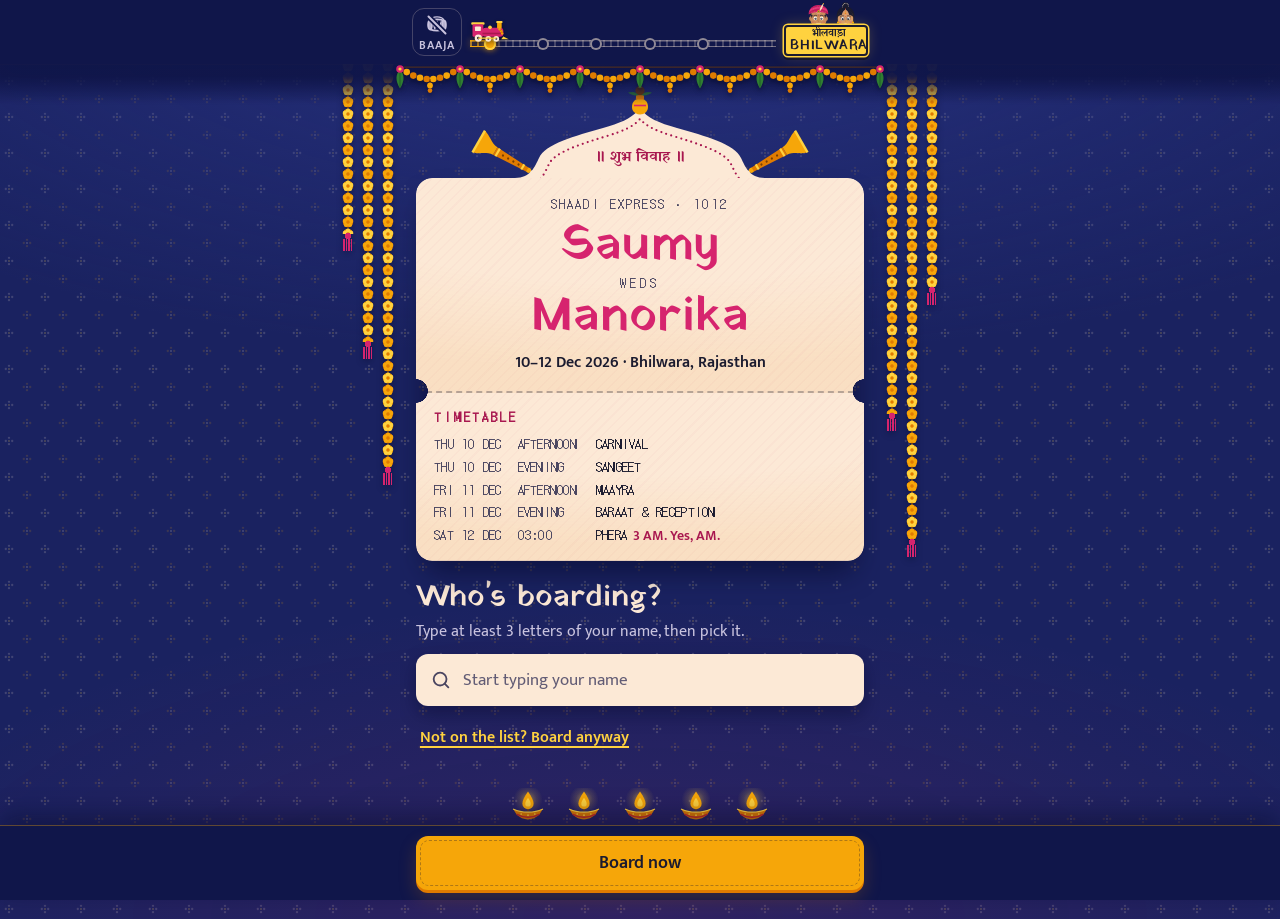
==== index.html @ 96a83923 "Build Save the Train RSVP site (v1) Static mobile-first site: ticket-style journey with per-guest Co" ====
<!doctype html>
<html lang="en">
<head>
  <meta charset="utf-8">
  <meta name="viewport" content="width=device-width, initial-scale=1, viewport-fit=cover">
  <meta name="theme-color" content="#10164A">
  <meta name="color-scheme" content="dark">
  <title>Saumy &amp; Manorika · Shaadi Express to Bhilwara</title>
  <meta name="description" content="Your ticket to Saumy &amp; Manorika's wedding in Bhilwara, 10–12 Dec 2026. RSVP for everyone on your ticket and share your rough travel plan.">

  <!-- Link previews (WhatsApp, etc.) need ABSOLUTE URLs. If the site moves, update og:url,
       og:image and twitter:image together (docs/SETUP.md, Part 5). -->
  <meta property="og:type" content="website">
  <meta property="og:url" content="https://saumy-weds-manorika.github.io/">
  <meta property="og:site_name" content="Shaadi Express">
  <meta property="og:title" content="Your ticket to Saumy &amp; Manorika's wedding 🚂">
  <meta property="og:description" content="10–12 Dec 2026 · Bhilwara. RSVP and plan your journey.">
  <meta property="og:image" content="https://saumy-weds-manorika.github.io/assets/og.png">
  <meta property="og:image:type" content="image/png">
  <meta property="og:image:width" content="1200">
  <meta property="og:image:height" content="630">
  <meta property="og:image:alt" content="A Shaadi Express ticket to Saumy and Manorika's wedding in Bhilwara">
  <meta name="twitter:card" content="summary_large_image">
  <meta name="twitter:title" content="Your ticket to Saumy &amp; Manorika's wedding 🚂">
  <meta name="twitter:description" content="10–12 Dec 2026 · Bhilwara. RSVP and plan your journey.">
  <meta name="twitter:image" content="https://saumy-weds-manorika.github.io/assets/og.png">

  <link rel="icon" href="data:image/svg+xml,%3Csvg xmlns='http://www.w3.org/2000/svg' viewBox='0 0 32 32'%3E%3Ccircle cx='16' cy='16' r='15' fill='%23E07B00'/%3E%3Cg fill='%23F6A609'%3E%3Ccircle cx='16' cy='7' r='6'/%3E%3Ccircle cx='25' cy='16' r='6'/%3E%3Ccircle cx='16' cy='25' r='6'/%3E%3Ccircle cx='7' cy='16' r='6'/%3E%3C/g%3E%3Ccircle cx='16' cy='16' r='5' fill='%23D6246E'/%3E%3C/svg%3E">

  <link rel="preconnect" href="https://fonts.googleapis.com">
  <link rel="preconnect" href="https://fonts.gstatic.com" crossorigin>
  <link rel="stylesheet" href="https://fonts.googleapis.com/css2?family=DotGothic16&amp;family=Mukta:wght@400;600&amp;family=Yatra+One&amp;display=swap">
  <link rel="stylesheet" href="css/styles.css">
  <!-- Fetch app.js's imports in parallel instead of after app.js has been parsed -->
  <link rel="modulepreload" href="js/config.js">
  <link rel="modulepreload" href="js/logic.js">
  <link rel="modulepreload" href="js/api.js">
  <link rel="modulepreload" href="js/regret.js">
  <link rel="modulepreload" href="js/audio.js">
  <link rel="modulepreload" href="js/pass.js">
  <script type="module" src="js/app.js"></script>
</head>
<body data-stop="platform" data-mode="train" data-party="confirmed" data-heads="svg">

<!-- ================================================================
     SVG sprite: vehicles, icons, diya, bobblehead bodies.
     Referenced with <use href="#id">. Never displayed directly.
     ================================================================ -->
<svg class="sprite" aria-hidden="true" focusable="false" xmlns="http://www.w3.org/2000/svg">
  <!-- Vehicles: all face right, viewBox 0 0 48 28 -->
  <symbol id="v-train" viewBox="0 0 48 28">
    <rect x="1.5" y="3.5" width="16" height="3" rx="1.2" fill="#FFD23F"/>
    <rect x="3" y="6" width="13" height="15" rx="1.5" fill="#D6246E"/>
    <rect x="6" y="8.5" width="7" height="5.5" rx="1" fill="#FCE9D6"/>
    <rect x="15" y="10" width="25" height="11" rx="4" fill="#D6246E"/>
    <rect x="15" y="16" width="25" height="2" fill="#A8174F"/>
    <rect x="32.5" y="3" width="5.5" height="8" rx="1" fill="#F6A609"/>
    <rect x="31.5" y="2" width="7.5" height="2.4" rx="1" fill="#FFD23F"/>
    <circle cx="24" cy="9.6" r="2.2" fill="#FFD23F"/>
    <path d="M40 20.5l6.5 3.5h-9z" fill="#FFD23F"/>
    <g fill="#F6A609"><circle cx="35.6" cy="12" r="1.5"/><circle cx="37.6" cy="14.2" r="1.5"/><circle cx="38.6" cy="16.9" r="1.5"/></g>
    <g fill="#E07B00"><circle cx="36.6" cy="13" r="1.1"/><circle cx="38.2" cy="15.5" r="1.1"/></g>
    <circle cx="10" cy="22.5" r="4.4" fill="#FCE9D6"/><circle cx="10" cy="22.5" r="1.6" fill="#10164A"/>
    <circle cx="22" cy="23.4" r="3.5" fill="#FCE9D6"/><circle cx="22" cy="23.4" r="1.2" fill="#10164A"/>
    <circle cx="31.5" cy="23.4" r="3.5" fill="#FCE9D6"/><circle cx="31.5" cy="23.4" r="1.2" fill="#10164A"/>
    <path d="M10 22.5H31.5" stroke="#FFD23F" stroke-width="1.4" stroke-linecap="round"/>
  </symbol>
  <symbol id="v-flight" viewBox="0 0 48 28">
    <path d="M6 9 3.5 3H8.5L15 11.5z" fill="#D6246E"/>
    <path d="M4 15.5c0-3 3-4.5 9-4.5h25c5.5 0 9 2 9 4.5s-3.5 4.5-9 4.5H11c-4.5 0-7-1.5-7-4.5z" fill="#FCE9D6"/>
    <path d="M40 11.6c3.5.6 6.4 2 7 3.9h-6.2c-1 0-1.6-.6-1.6-1.6z" fill="#10164A"/>
    <path d="M18 16.5h11l-8.5 9.5H16.5z" fill="#D6246E"/>
    <path d="M7 14l-4.5 2.5H9z" fill="#A8174F"/>
    <g fill="#10164A"><circle cx="16" cy="14.2" r="1.1"/><circle cx="20" cy="14.2" r="1.1"/><circle cx="24" cy="14.2" r="1.1"/><circle cx="28" cy="14.2" r="1.1"/><circle cx="32" cy="14.2" r="1.1"/><circle cx="36" cy="14.2" r="1.1"/></g>
    <path d="M4.5 17.6H44" stroke="#F6A609" stroke-width="1.2"/>
  </symbol>
  <symbol id="v-bus" viewBox="0 0 48 28">
    <rect x="4" y="2.5" width="36" height="2" rx="1" fill="#FFD23F"/>
    <rect x="2" y="4.5" width="44" height="17" rx="3.5" fill="#F6A609"/>
    <rect x="2" y="15" width="44" height="2.6" fill="#D6246E"/>
    <g fill="#FCE9D6"><rect x="5" y="7.5" width="6" height="5.5" rx="1"/><rect x="13" y="7.5" width="6" height="5.5" rx="1"/><rect x="21" y="7.5" width="6" height="5.5" rx="1"/><rect x="29" y="7.5" width="6" height="5.5" rx="1"/></g>
    <path d="M37.5 7.5h6.2c.9 0 1.3.6 1.3 1.4V15h-7.5z" fill="#10164A"/>
    <circle cx="44.6" cy="19" r="1.2" fill="#FFD23F"/>
    <circle cx="12" cy="22.5" r="4" fill="#1B1B2F" stroke="#FCE9D6" stroke-width="1.4"/>
    <circle cx="36" cy="22.5" r="4" fill="#1B1B2F" stroke="#FCE9D6" stroke-width="1.4"/>
  </symbol>
  <symbol id="v-car" viewBox="0 0 48 28">
    <path d="M12 13c1.5-5 5-7.5 11-7.5h6.5c4.5 0 7.5 2.5 9.5 7.5z" fill="#FCE9D6"/>
    <path d="M15.5 12.5c1.2-3.4 3.6-4.8 7.5-4.8v4.8zM25 7.7h4.5c2.8 0 4.8 1.6 6.2 4.8H25z" fill="#10164A"/>
    <path d="M3 15.5c0-2 1.5-3 4-3h33c4 0 6 1.5 6 4.5v2.5c0 1.2-.8 2-2 2H5c-1.2 0-2-.8-2-2z" fill="#FCE9D6"/>
    <path d="M3 18h43" stroke="#E07B00" stroke-width="1"/>
    <g fill="#F6A609"><circle cx="31" cy="13.6" r="1.5"/><circle cx="34" cy="15" r="1.5"/><circle cx="37.2" cy="15.6" r="1.5"/><circle cx="40.4" cy="15.2" r="1.5"/><circle cx="43.2" cy="14" r="1.5"/></g>
    <g fill="#D6246E"><circle cx="32.5" cy="14.4" r="1"/><circle cx="35.6" cy="15.4" r="1"/><circle cx="38.8" cy="15.5" r="1"/><circle cx="41.8" cy="14.7" r="1"/></g>
    <circle cx="45" cy="16.5" r="1.1" fill="#FFD23F"/>
    <circle cx="12.5" cy="21.5" r="4" fill="#1B1B2F" stroke="#FCE9D6" stroke-width="1.4"/>
    <circle cx="36.5" cy="21.5" r="4" fill="#1B1B2F" stroke="#FCE9D6" stroke-width="1.4"/>
  </symbol>

  <!-- Icons: 24px grid, 2px stroke, currentColor -->
  <symbol id="i-dhol" viewBox="0 0 24 24"><g fill="none" stroke="currentColor" stroke-width="1.8" stroke-linejoin="round"><path d="M5 7.6c4.6-1.7 9.4-1.7 14 0v8.8c-4.6 1.7-9.4 1.7-14 0z"/><ellipse cx="5" cy="12" rx="1.9" ry="4.4"/><ellipse cx="19" cy="12" rx="1.9" ry="4.4"/><path d="M7.6 8.2l2.2 7.6 2.2-7.6 2.2 7.6 2.2-7.6" stroke-width="1.3"/><path d="M5.2 7.2C7 2.8 17 2.8 18.8 7.2" stroke-width="1.4"/></g></symbol>
  <symbol id="i-slash" viewBox="0 0 24 24"><path d="M3.5 3.5l17 17" stroke="#10164A" stroke-width="5.5" stroke-linecap="round"/><path d="M3.5 3.5l17 17" stroke="currentColor" stroke-width="2" stroke-linecap="round"/></symbol>
  <symbol id="i-speaker" viewBox="0 0 24 24"><path d="M11 5 6 9H3v6h3l5 4z" fill="currentColor" stroke="currentColor" stroke-width="1.5" stroke-linejoin="round"/></symbol>
  <symbol id="i-waves" viewBox="0 0 24 24"><path d="M15.5 8.5a5 5 0 0 1 0 7M18.5 5.5a9.5 9.5 0 0 1 0 13" fill="none" stroke="currentColor" stroke-width="2" stroke-linecap="round"/></symbol>
  <symbol id="i-mute" viewBox="0 0 24 24"><path d="m16 9.5 5 5m0-5-5 5" fill="none" stroke="currentColor" stroke-width="2" stroke-linecap="round"/></symbol>
  <symbol id="i-arrow-left" viewBox="0 0 24 24"><path d="M19 12H5m6 6-6-6 6-6" fill="none" stroke="currentColor" stroke-width="2" stroke-linecap="round" stroke-linejoin="round"/></symbol>
  <symbol id="i-arrow-right" viewBox="0 0 24 24"><path d="M5 12h14m-6 6 6-6-6-6" fill="none" stroke="currentColor" stroke-width="2" stroke-linecap="round" stroke-linejoin="round"/></symbol>
  <symbol id="i-check" viewBox="0 0 24 24"><path d="M20 6 9 17l-5-5" fill="none" stroke="currentColor" stroke-width="2.6" stroke-linecap="round" stroke-linejoin="round"/></symbol>
  <symbol id="i-x" viewBox="0 0 24 24"><path d="M18 6 6 18M6 6l12 12" fill="none" stroke="currentColor" stroke-width="2" stroke-linecap="round"/></symbol>
  <symbol id="i-plus" viewBox="0 0 24 24"><path d="M12 5v14M5 12h14" fill="none" stroke="currentColor" stroke-width="2" stroke-linecap="round"/></symbol>
  <symbol id="i-search" viewBox="0 0 24 24"><circle cx="11" cy="11" r="7" fill="none" stroke="currentColor" stroke-width="2"/><path d="m20 20-4-4" stroke="currentColor" stroke-width="2" stroke-linecap="round"/></symbol>
  <symbol id="i-download" viewBox="0 0 24 24"><path d="M12 3v12m-5-5 5 5 5-5M5 21h14" fill="none" stroke="currentColor" stroke-width="2" stroke-linecap="round" stroke-linejoin="round"/></symbol>
  <symbol id="i-share" viewBox="0 0 24 24"><g fill="none" stroke="currentColor" stroke-width="2"><circle cx="18" cy="5" r="3"/><circle cx="6" cy="12" r="3"/><circle cx="18" cy="19" r="3"/><path d="m8.6 13.5 6.8 4m0-11-6.8 4"/></g></symbol>
  <symbol id="i-chat" viewBox="0 0 24 24"><path d="M21 11.5a8.4 8.4 0 0 1-12.6 7.3L3 21l2.2-5.3A8.4 8.4 0 1 1 21 11.5z" fill="none" stroke="currentColor" stroke-width="2" stroke-linejoin="round"/></symbol>
  <symbol id="i-calendar" viewBox="0 0 24 24"><g fill="none" stroke="currentColor" stroke-width="2" stroke-linecap="round"><rect x="3" y="4.5" width="18" height="17" rx="2.5"/><path d="M16 2.5v4M8 2.5v4M3 10h18"/></g></symbol>
  <symbol id="i-copy" viewBox="0 0 24 24"><g fill="none" stroke="currentColor" stroke-width="2"><rect x="9" y="9" width="12" height="12" rx="2"/><path d="M5 15H4a1.5 1.5 0 0 1-1.5-1.5v-9A1.5 1.5 0 0 1 4 3h9a1.5 1.5 0 0 1 1.5 1.5V5"/></g></symbol>
  <symbol id="i-mail" viewBox="0 0 24 24"><g fill="none" stroke="currentColor" stroke-width="2" stroke-linejoin="round"><rect x="2.5" y="4.5" width="19" height="15" rx="2"/><path d="m21.5 6.5-9.5 7-9.5-7"/></g></symbol>
  <symbol id="i-edit" viewBox="0 0 24 24"><path d="M12 20h9M16.5 3.5a2.1 2.1 0 0 1 3 3L7 19l-4 1 1-4z" fill="none" stroke="currentColor" stroke-width="2" stroke-linecap="round" stroke-linejoin="round"/></symbol>
  <symbol id="i-ticket" viewBox="0 0 24 24"><path d="M3 7.5A2.5 2.5 0 0 1 5.5 5h13A2.5 2.5 0 0 1 21 7.5V9a3 3 0 0 0 0 6v1.5a2.5 2.5 0 0 1-2.5 2.5h-13A2.5 2.5 0 0 1 3 16.5V15a3 3 0 0 0 0-6z" fill="none" stroke="currentColor" stroke-width="2" stroke-linejoin="round"/><path d="M14 5v2.5m0 3v3m0 3V19" stroke="currentColor" stroke-width="2"/></symbol>
  <symbol id="i-wheel" viewBox="0 0 24 24"><g fill="none" stroke="currentColor" stroke-width="2"><circle cx="12" cy="12" r="9"/><circle cx="12" cy="12" r="2"/><path d="M12 3v7m0 4v7M3 12h7m4 0h7M5.6 5.6l5 5m2.8 2.8 5 5m0-12.8-5 5m-2.8 2.8-5 5"/></g></symbol>

  <!-- Diya: bowl and flame are separate so the flame can flicker -->
  <symbol id="diya-bowl" viewBox="0 0 40 40">
    <path d="M3 25c3.5 8.5 11 12 17 12s13.5-3.5 17-12c-5 2.4-10.6 3.4-17 3.4S8 27.4 3 25z" fill="#E07B00"/>
    <path d="M3 25c5 2.4 10.6 3.4 17 3.4s12-1 17-3.4" fill="none" stroke="#FFD23F" stroke-width="1.6" stroke-linecap="round"/>
    <path d="M7 31c4 2.4 8.4 3.4 13 3.4s9-1 13-3.4" fill="none" stroke="#C62828" stroke-width="1.6" stroke-linecap="round"/>
    <g fill="#FFD23F"><circle cx="12" cy="30.6" r="1"/><circle cx="20" cy="32" r="1"/><circle cx="28" cy="30.6" r="1"/></g>
    <path d="M20 22.5v4" stroke="#7A3E00" stroke-width="1.4" stroke-linecap="round"/>
  </symbol>
  <symbol id="diya-flame" viewBox="0 0 40 40">
    <path d="M20 4c4.4 6.4 6.6 10.6 6.6 14.4a6.6 6.6 0 0 1-13.2 0C13.4 14.6 15.6 10.4 20 4z" fill="#F6A609"/>
    <path d="M20 11.5c2.2 3.2 3.2 5.2 3.2 7.2a3.2 3.2 0 0 1-6.4 0c0-2 1-4 3.2-7.2z" fill="#FFD23F"/>
  </symbol>

  <!-- Bobblehead bodies, viewBox 0 0 100 124. Arms are separate symbols so they can wave. -->
  <symbol id="body-saumy" viewBox="0 0 100 124">
    <path d="M74 18c6 10 10 24 10 40" fill="none" stroke="#EAD3BB" stroke-width="10" stroke-linecap="round"/>
    <circle cx="84" cy="62" r="5" fill="#C98B5E"/>
    <path d="M36 102h11v16H36zM53 102h11v16H53z" fill="#EAD3BB"/>
    <path d="M31 118c0-3 2-4.5 6-4.5h9v6H34c-2 0-3-.5-3-1.5zM69 118c0-3-2-4.5-6-4.5h-9v6h12c2 0 3-.5 3-1.5z" fill="#E07B00"/>
    <path d="M27 14c8-5 38-5 46 0l8 90c-16 4-46 4-62 0z" fill="#FCE9D6"/>
    <path d="M27 14l-8 90c4 1 8 1.6 12 2l4-88z" fill="#EAD3BB"/>
    <path d="M19 100c16 4 46 4 62 0l.4 4c-16 4-46 4-62.8 0z" fill="#F6A609"/>
    <path d="M50 16v88" stroke="#F6A609" stroke-width="2"/>
    <g fill="#F6A609"><circle cx="50" cy="40" r="1.8"/><circle cx="50" cy="52" r="1.8"/><circle cx="50" cy="64" r="1.8"/><circle cx="50" cy="76" r="1.8"/></g>
    <path d="M38 11c5 3.6 19 3.6 24 0v6c-5 3.6-19 3.6-24 0z" fill="#F6A609"/>
    <path d="M30 14l9-2 44 58-6 8z" fill="#D6246E"/>
    <g fill="#FFD23F"><circle cx="40" cy="20" r="1.1"/><circle cx="50" cy="33" r="1.1"/><circle cx="60" cy="46" r="1.1"/><circle cx="70" cy="59" r="1.1"/></g>
    <g fill="#F6A609"><circle cx="36" cy="18" r="3.4"/><circle cx="38" cy="25" r="3.4"/><circle cx="41" cy="32" r="3.4"/><circle cx="45" cy="38" r="3.4"/><circle cx="55" cy="38" r="3.4"/><circle cx="59" cy="32" r="3.4"/><circle cx="62" cy="25" r="3.4"/><circle cx="64" cy="18" r="3.4"/></g>
    <g fill="#E07B00"><circle cx="37" cy="21.5" r="2.2"/><circle cx="39.5" cy="28.5" r="2.2"/><circle cx="43" cy="35" r="2.2"/><circle cx="57" cy="35" r="2.2"/><circle cx="60.5" cy="28.5" r="2.2"/><circle cx="63" cy="21.5" r="2.2"/></g>
    <circle cx="50" cy="41.5" r="3.8" fill="#D6246E"/>
  </symbol>
  <symbol id="arm-saumy" viewBox="0 0 100 124">
    <path d="M28 18 13 30l-4-15" fill="none" stroke="#FCE9D6" stroke-width="10" stroke-linecap="round" stroke-linejoin="round"/>
    <path d="M6.5 17.5l5.5-1.6" stroke="#F6A609" stroke-width="3" stroke-linecap="round"/>
    <circle cx="8.5" cy="11" r="5.2" fill="#C98B5E"/>
  </symbol>
  <symbol id="arm-saumy-down" viewBox="0 0 100 124">
    <path d="M27 18c-5 12-8 26-9 40" fill="none" stroke="#FCE9D6" stroke-width="10" stroke-linecap="round"/>
    <path d="M14.6 56.5l6.4.8" stroke="#F6A609" stroke-width="3" stroke-linecap="round"/>
    <circle cx="17.5" cy="62" r="5" fill="#C98B5E"/>
  </symbol>
  <symbol id="body-manorika" viewBox="0 0 100 124">
    <path d="M28 16c-5 10-8 22-9 36" fill="none" stroke="#D79A6E" stroke-width="8" stroke-linecap="round"/>
    <path d="M28 16c-2.4 4-4 8-5 12" fill="none" stroke="#E07B00" stroke-width="10" stroke-linecap="round"/>
    <g stroke-width="2.4" stroke-linecap="round"><path d="M16.5 44l6.2 1.4" stroke="#C62828"/><path d="M16.2 47l6.2 1.4" stroke="#FCE9D6"/><path d="M16 50l6.2 1.4" stroke="#C62828"/></g>
    <circle cx="19" cy="55" r="4.6" fill="#D79A6E"/>
    <path d="M30 13c8-5 32-5 40 0l-2 24H32z" fill="#E07B00"/>
    <path d="M32 36h36l24 80c-28 6-56 6-84 0z" fill="#D6246E"/>
    <path d="M42 37 28 115M50 37v80M58 37l14 78" stroke="#A8174F" stroke-width="1.4"/>
    <path d="M8 110c28 6 56 6 84 0l1.6 5.6c-28 6-59 6-87.2 0z" fill="#F6A609"/>
    <g fill="#FFD23F"><circle cx="24" cy="70" r="1.2"/><circle cx="40" cy="62" r="1.2"/><circle cx="62" cy="64" r="1.2"/><circle cx="76" cy="74" r="1.2"/><circle cx="32" cy="92" r="1.2"/><circle cx="52" cy="86" r="1.2"/><circle cx="70" cy="96" r="1.2"/><circle cx="20" cy="102" r="1.2"/><circle cx="84" cy="104" r="1.2"/></g>
    <path d="M64 12l10 4-42 68-12-4z" fill="#F6A609" opacity=".88"/>
    <path d="M74 16 32 84" stroke="#FFD23F" stroke-width="1.6" stroke-dasharray="0 3.4" stroke-linecap="round"/>
    <g fill="#F6A609"><circle cx="40" cy="15" r="2.4"/><circle cx="43" cy="20.5" r="2.4"/><circle cx="50" cy="23" r="2.6"/><circle cx="57" cy="20.5" r="2.4"/><circle cx="60" cy="15" r="2.4"/></g>
    <circle cx="50" cy="23" r="1.2" fill="#2F7D32"/>
  </symbol>
  <symbol id="arm-manorika" viewBox="0 0 100 124">
    <path d="M71 16l15 11 5-14" fill="none" stroke="#D79A6E" stroke-width="8" stroke-linecap="round" stroke-linejoin="round"/>
    <path d="M71 16l6 4.4" stroke="#E07B00" stroke-width="10" stroke-linecap="round"/>
    <g stroke-width="2.4" stroke-linecap="round"><path d="M86.6 20.6l5.6 1.8" stroke="#C62828"/><path d="M87.6 17.8l5.6 1.8" stroke="#FCE9D6"/></g>
    <circle cx="91.5" cy="10" r="4.8" fill="#D79A6E"/>
  </symbol>
  <symbol id="arm-manorika-down" viewBox="0 0 100 124">
    <path d="M72 16c5 10 8 22 9 36" fill="none" stroke="#D79A6E" stroke-width="8" stroke-linecap="round"/>
    <path d="M72 16c2.4 4 4 8 5 12" fill="none" stroke="#E07B00" stroke-width="10" stroke-linecap="round"/>
    <g stroke-width="2.4" stroke-linecap="round"><path d="M77.3 45.4l6.2-1.4" stroke="#C62828"/><path d="M77.6 48.4l6.2-1.4" stroke="#FCE9D6"/></g>
    <circle cx="81" cy="55" r="4.6" fill="#D79A6E"/>
  </symbol>
</svg>

<!-- ================================================================
     Decor layer: fixed, behind content, never interactive.
     ================================================================ -->
<div class="decor" aria-hidden="true">
  <span class="ladi ladi--l1"></span>
  <span class="ladi ladi--r1"></span>
  <span class="ladi ladi--l2"></span>
  <span class="ladi ladi--r2"></span>
  <span class="ladi ladi--l3"></span>
  <span class="ladi ladi--r3"></span>
</div>

<!-- Screen-reader announcements (stop changes, regret dodges, copy confirmations) -->
<p id="announce" class="sr-only" aria-live="polite" aria-atomic="true"></p>

<!-- ================================================================
     Sticky journey bar: Baaja toggle, track with vehicle, BHILWARA board
     ================================================================ -->
<header class="journey-bar" id="journey-bar">
  <div class="journey-bar__inner">
    <button class="baaja" id="baaja-toggle" type="button" aria-pressed="false" aria-label="Baaja: wedding band sound">
      <svg class="baaja__icon" aria-hidden="true" focusable="false"><use class="baaja__dhol" href="#i-dhol"/><use class="baaja__off" href="#i-slash"/></svg>
      <span class="baaja__label" aria-hidden="true">Baaja</span>
    </button>
    <!-- One-time hint that the sound toggle exists (shown by app.js, decorative) -->
    <p class="baaja-nudge" id="baaja-nudge" hidden aria-hidden="true">Tap for dhol &amp; shehnai</p>

    <div class="journey" id="journey" style="--progress:0" aria-hidden="true">
      <span class="journey__rail"></span>
      <span class="journey__lit"></span>
      <span class="journey__station" data-stop="platform" style="--at:0"></span>
      <span class="journey__station" data-stop="passengers" style="--at:.2"></span>
      <span class="journey__station" data-stop="route" style="--at:.4"></span>
      <span class="journey__station" data-stop="arrival" style="--at:.6"></span>
      <span class="journey__station" data-stop="departure" style="--at:.8"></span>
      <span class="journey__runner">
        <span class="vehicle">
          <span class="vehicle__puffs"><i></i><i></i><i></i></span>
          <svg class="vehicle__svg" data-mode="train" viewBox="0 0 48 28" focusable="false"><use href="#v-train"/></svg>
          <svg class="vehicle__svg" data-mode="flight" viewBox="0 0 48 28" focusable="false"><use href="#v-flight"/></svg>
          <svg class="vehicle__svg" data-mode="bus" viewBox="0 0 48 28" focusable="false"><use href="#v-bus"/></svg>
          <svg class="vehicle__svg" data-mode="car" viewBox="0 0 48 28" focusable="false"><use href="#v-car"/></svg>
        </span>
      </span>
    </div>

    <div class="mini-board" aria-hidden="true">
      <span class="mini-board__heads">
        <img class="mini-board__head" data-head="a" src="assets/couple/saumy-head.svg" data-png="assets/couple/saumy-head.png" alt="" width="26" height="26">
        <img class="mini-board__head" data-head="b" src="assets/couple/manorika-head.svg" data-png="assets/couple/manorika-head.png" alt="" width="26" height="26">
      </span>
      <span class="mini-board__plate"><span class="mini-board__hi" lang="hi">भीलवाड़ा</span><span class="mini-board__en">BHILWARA</span></span>
    </div>
  </div>
  <div class="toran" aria-hidden="true"><svg class="toran__svg" viewBox="0 0 480 30" preserveAspectRatio="xMidYMin meet" focusable="false"><path d="M0 3.2H480" stroke="#7A3E00" stroke-width="1.2" opacity=".55"/><g class="toran__swag"><circle cx="6.7" cy="8.1" r="3.3" fill="#F6A609"/><circle cx="13.3" cy="11.6" r="3.3" fill="#E07B00"/><circle cx="20.0" cy="13.8" r="3.3" fill="#F6A609"/><circle cx="26.7" cy="15.0" r="3.3" fill="#E07B00"/><circle cx="33.3" cy="15.0" r="3.3" fill="#F6A609"/><circle cx="40.0" cy="13.8" r="3.3" fill="#E07B00"/><circle cx="46.7" cy="11.6" r="3.3" fill="#F6A609"/><circle cx="53.3" cy="8.1" r="3.3" fill="#E07B00"/></g><g class="toran__swag"><circle cx="66.7" cy="8.1" r="3.3" fill="#F6A609"/><circle cx="73.3" cy="11.6" r="3.3" fill="#E07B00"/><circle cx="80.0" cy="13.8" r="3.3" fill="#F6A609"/><circle cx="86.7" cy="15.0" r="3.3" fill="#E07B00"/><circle cx="93.3" cy="15.0" r="3.3" fill="#F6A609"/><circle cx="100.0" cy="13.8" r="3.3" fill="#E07B00"/><circle cx="106.7" cy="11.6" r="3.3" fill="#F6A609"/><circle cx="113.3" cy="8.1" r="3.3" fill="#E07B00"/></g><g class="toran__swag"><circle cx="126.7" cy="8.1" r="3.3" fill="#F6A609"/><circle cx="133.3" cy="11.6" r="3.3" fill="#E07B00"/><circle cx="140.0" cy="13.8" r="3.3" fill="#F6A609"/><circle cx="146.7" cy="15.0" r="3.3" fill="#E07B00"/><circle cx="153.3" cy="15.0" r="3.3" fill="#F6A609"/><circle cx="160.0" cy="13.8" r="3.3" fill="#E07B00"/><circle cx="166.7" cy="11.6" r="3.3" fill="#F6A609"/><circle cx="173.3" cy="8.1" r="3.3" fill="#E07B00"/></g><g class="toran__swag"><circle cx="186.7" cy="8.1" r="3.3" fill="#F6A609"/><circle cx="193.3" cy="11.6" r="3.3" fill="#E07B00"/><circle cx="200.0" cy="13.8" r="3.3" fill="#F6A609"/><circle cx="206.7" cy="15.0" r="3.3" fill="#E07B00"/><circle cx="213.3" cy="15.0" r="3.3" fill="#F6A609"/><circle cx="220.0" cy="13.8" r="3.3" fill="#E07B00"/><circle cx="226.7" cy="11.6" r="3.3" fill="#F6A609"/><circle cx="233.3" cy="8.1" r="3.3" fill="#E07B00"/></g><g class="toran__swag"><circle cx="246.7" cy="8.1" r="3.3" fill="#F6A609"/><circle cx="253.3" cy="11.6" r="3.3" fill="#E07B00"/><circle cx="260.0" cy="13.8" r="3.3" fill="#F6A609"/><circle cx="266.7" cy="15.0" r="3.3" fill="#E07B00"/><circle cx="273.3" cy="15.0" r="3.3" fill="#F6A609"/><circle cx="280.0" cy="13.8" r="3.3" fill="#E07B00"/><circle cx="286.7" cy="11.6" r="3.3" fill="#F6A609"/><circle cx="293.3" cy="8.1" r="3.3" fill="#E07B00"/></g><g class="toran__swag"><circle cx="306.7" cy="8.1" r="3.3" fill="#F6A609"/><circle cx="313.3" cy="11.6" r="3.3" fill="#E07B00"/><circle cx="320.0" cy="13.8" r="3.3" fill="#F6A609"/><circle cx="326.7" cy="15.0" r="3.3" fill="#E07B00"/><circle cx="333.3" cy="15.0" r="3.3" fill="#F6A609"/><circle cx="340.0" cy="13.8" r="3.3" fill="#E07B00"/><circle cx="346.7" cy="11.6" r="3.3" fill="#F6A609"/><circle cx="353.3" cy="8.1" r="3.3" fill="#E07B00"/></g><g class="toran__swag"><circle cx="366.7" cy="8.1" r="3.3" fill="#F6A609"/><circle cx="373.3" cy="11.6" r="3.3" fill="#E07B00"/><circle cx="380.0" cy="13.8" r="3.3" fill="#F6A609"/><circle cx="386.7" cy="15.0" r="3.3" fill="#E07B00"/><circle cx="393.3" cy="15.0" r="3.3" fill="#F6A609"/><circle cx="400.0" cy="13.8" r="3.3" fill="#E07B00"/><circle cx="406.7" cy="11.6" r="3.3" fill="#F6A609"/><circle cx="413.3" cy="8.1" r="3.3" fill="#E07B00"/></g><g class="toran__swag"><circle cx="426.7" cy="8.1" r="3.3" fill="#F6A609"/><circle cx="433.3" cy="11.6" r="3.3" fill="#E07B00"/><circle cx="440.0" cy="13.8" r="3.3" fill="#F6A609"/><circle cx="446.7" cy="15.0" r="3.3" fill="#E07B00"/><circle cx="453.3" cy="15.0" r="3.3" fill="#F6A609"/><circle cx="460.0" cy="13.8" r="3.3" fill="#E07B00"/><circle cx="466.7" cy="11.6" r="3.3" fill="#F6A609"/><circle cx="473.3" cy="8.1" r="3.3" fill="#E07B00"/></g><g class="toran__pendant" style="--i:0"><path d="M0 6c4.6 4 4.8 11 0 18.5c-4.8-7.5-4.6-14.5 0-18.5z" fill="#2F7D32"/><path d="M0 7.5v15" stroke="#1E5A22" stroke-width=".8"/><circle cx="0" cy="5" r="3.8" fill="#D6246E"/><circle cx="0" cy="5" r="1.6" fill="#FFD23F"/></g><g class="toran__drop" style="--i:0"><path d="M30.0 15v5" stroke="#7A3E00" stroke-width=".8"/><circle cx="30.0" cy="21.5" r="2.9" fill="#F6A609"/><circle cx="30.0" cy="26.6" r="2.3" fill="#E07B00"/></g><g class="toran__pendant" style="--i:1"><path d="M60 6c4.6 4 4.8 11 0 18.5c-4.8-7.5-4.6-14.5 0-18.5z" fill="#2F7D32"/><path d="M60 7.5v15" stroke="#1E5A22" stroke-width=".8"/><circle cx="60" cy="5" r="3.8" fill="#D6246E"/><circle cx="60" cy="5" r="1.6" fill="#FFD23F"/></g><g class="toran__drop" style="--i:1"><path d="M90.0 15v5" stroke="#7A3E00" stroke-width=".8"/><circle cx="90.0" cy="21.5" r="2.9" fill="#F6A609"/><circle cx="90.0" cy="26.6" r="2.3" fill="#E07B00"/></g><g class="toran__pendant" style="--i:2"><path d="M120 6c4.6 4 4.8 11 0 18.5c-4.8-7.5-4.6-14.5 0-18.5z" fill="#2F7D32"/><path d="M120 7.5v15" stroke="#1E5A22" stroke-width=".8"/><circle cx="120" cy="5" r="3.8" fill="#D6246E"/><circle cx="120" cy="5" r="1.6" fill="#FFD23F"/></g><g class="toran__drop" style="--i:2"><path d="M150.0 15v5" stroke="#7A3E00" stroke-width=".8"/><circle cx="150.0" cy="21.5" r="2.9" fill="#F6A609"/><circle cx="150.0" cy="26.6" r="2.3" fill="#E07B00"/></g><g class="toran__pendant" style="--i:3"><path d="M180 6c4.6 4 4.8 11 0 18.5c-4.8-7.5-4.6-14.5 0-18.5z" fill="#2F7D32"/><path d="M180 7.5v15" stroke="#1E5A22" stroke-width=".8"/><circle cx="180" cy="5" r="3.8" fill="#D6246E"/><circle cx="180" cy="5" r="1.6" fill="#FFD23F"/></g><g class="toran__drop" style="--i:3"><path d="M210.0 15v5" stroke="#7A3E00" stroke-width=".8"/><circle cx="210.0" cy="21.5" r="2.9" fill="#F6A609"/><circle cx="210.0" cy="26.6" r="2.3" fill="#E07B00"/></g><g class="toran__pendant" style="--i:4"><path d="M240 6c4.6 4 4.8 11 0 18.5c-4.8-7.5-4.6-14.5 0-18.5z" fill="#2F7D32"/><path d="M240 7.5v15" stroke="#1E5A22" stroke-width=".8"/><circle cx="240" cy="5" r="3.8" fill="#D6246E"/><circle cx="240" cy="5" r="1.6" fill="#FFD23F"/></g><g class="toran__drop" style="--i:4"><path d="M270.0 15v5" stroke="#7A3E00" stroke-width=".8"/><circle cx="270.0" cy="21.5" r="2.9" fill="#F6A609"/><circle cx="270.0" cy="26.6" r="2.3" fill="#E07B00"/></g><g class="toran__pendant" style="--i:5"><path d="M300 6c4.6 4 4.8 11 0 18.5c-4.8-7.5-4.6-14.5 0-18.5z" fill="#2F7D32"/><path d="M300 7.5v15" stroke="#1E5A22" stroke-width=".8"/><circle cx="300" cy="5" r="3.8" fill="#D6246E"/><circle cx="300" cy="5" r="1.6" fill="#FFD23F"/></g><g class="toran__drop" style="--i:5"><path d="M330.0 15v5" stroke="#7A3E00" stroke-width=".8"/><circle cx="330.0" cy="21.5" r="2.9" fill="#F6A609"/><circle cx="330.0" cy="26.6" r="2.3" fill="#E07B00"/></g><g class="toran__pendant" style="--i:6"><path d="M360 6c4.6 4 4.8 11 0 18.5c-4.8-7.5-4.6-14.5 0-18.5z" fill="#2F7D32"/><path d="M360 7.5v15" stroke="#1E5A22" stroke-width=".8"/><circle cx="360" cy="5" r="3.8" fill="#D6246E"/><circle cx="360" cy="5" r="1.6" fill="#FFD23F"/></g><g class="toran__drop" style="--i:6"><path d="M390.0 15v5" stroke="#7A3E00" stroke-width=".8"/><circle cx="390.0" cy="21.5" r="2.9" fill="#F6A609"/><circle cx="390.0" cy="26.6" r="2.3" fill="#E07B00"/></g><g class="toran__pendant" style="--i:7"><path d="M420 6c4.6 4 4.8 11 0 18.5c-4.8-7.5-4.6-14.5 0-18.5z" fill="#2F7D32"/><path d="M420 7.5v15" stroke="#1E5A22" stroke-width=".8"/><circle cx="420" cy="5" r="3.8" fill="#D6246E"/><circle cx="420" cy="5" r="1.6" fill="#FFD23F"/></g><g class="toran__drop" style="--i:7"><path d="M450.0 15v5" stroke="#7A3E00" stroke-width=".8"/><circle cx="450.0" cy="21.5" r="2.9" fill="#F6A609"/><circle cx="450.0" cy="26.6" r="2.3" fill="#E07B00"/></g><g class="toran__pendant" style="--i:8"><path d="M480 6c4.6 4 4.8 11 0 18.5c-4.8-7.5-4.6-14.5 0-18.5z" fill="#2F7D32"/><path d="M480 7.5v15" stroke="#1E5A22" stroke-width=".8"/><circle cx="480" cy="5" r="3.8" fill="#D6246E"/><circle cx="480" cy="5" r="1.6" fill="#FFD23F"/></g></svg></div>
</header>

<main id="main" class="main">
  <noscript><p class="noscript">This ticket needs JavaScript. Open the link in Chrome or Safari.</p></noscript>

  <!-- ==============================================================
       STOP 0 · PLATFORM (cover ticket + "Who's boarding?")
       ============================================================== -->
  <section class="stop is-active" id="stop-platform" data-stop="platform" aria-labelledby="t-platform">
    <article class="ticket cover" id="cover">
      <svg class="jharokha" viewBox="0 0 330 100" aria-hidden="true" focusable="false">
        <g class="jharokha__shehnai jharokha__shehnai--l" transform="translate(60 88) rotate(-150)"><g class="jharokha__play">
          <rect x="0" y="-1.2" width="7" height="2.4" rx="1" fill="#FCE9D6"/>
          <circle cx="7.5" cy="0" r="2.6" fill="#F6A609"/>
          <path d="M9 -2.4 46 -4.4V4.4L9 2.4z" fill="#E07B00"/>
          <g fill="#7A3E00"><circle cx="19" cy="0" r="1.1"/><circle cx="25" cy="0" r="1.1"/><circle cx="31" cy="0" r="1.1"/><circle cx="37" cy="0" r="1.1"/></g>
          <rect x="13" y="-3" width="2.2" height="6" fill="#FFD23F"/><rect x="42" y="-4.4" width="2.2" height="8.8" fill="#FFD23F"/>
          <path d="M46 -4.4C54 -5 58 -11 65 -12.5V12.5C58 11 54 5 46 4.4z" fill="#F6A609"/>
          <path d="M65 -12.5V12.5" stroke="#FFD23F" stroke-width="2.4"/></g>
        </g>
        <g class="jharokha__shehnai jharokha__shehnai--r" transform="translate(270 88) rotate(-30)"><g class="jharokha__play">
          <rect x="0" y="-1.2" width="7" height="2.4" rx="1" fill="#FCE9D6"/>
          <circle cx="7.5" cy="0" r="2.6" fill="#F6A609"/>
          <path d="M9 -2.4 46 -4.4V4.4L9 2.4z" fill="#E07B00"/>
          <g fill="#7A3E00"><circle cx="19" cy="0" r="1.1"/><circle cx="25" cy="0" r="1.1"/><circle cx="31" cy="0" r="1.1"/><circle cx="37" cy="0" r="1.1"/></g>
          <rect x="13" y="-3" width="2.2" height="6" fill="#FFD23F"/><rect x="42" y="-4.4" width="2.2" height="8.8" fill="#FFD23F"/>
          <path d="M46 -4.4C54 -5 58 -11 65 -12.5V12.5C58 11 54 5 46 4.4z" fill="#F6A609"/>
          <path d="M65 -12.5V12.5" stroke="#FFD23F" stroke-width="2.4"/></g>
        </g>
        <path class="jharokha__dome" d="M40 92C56 92 60 80 64 72 70 58 100 50 128 42 146 37 158 32 165 22 172 32 184 37 202 42 230 50 260 58 266 72 270 80 274 92 290 92V100H40Z" fill="#FCE9D6"/>
        <path d="M52 100C66 98 70 86 74 78 80 66 106 58 132 50 148 45 158 41 165 33 172 41 182 45 198 50 224 58 250 66 256 78 260 86 264 98 278 100" fill="none" stroke="#A8174F" stroke-width="2.2" stroke-linecap="round" stroke-dasharray="0 5.2"/>
        <g class="jharokha__kalash" transform="translate(0 -5)">
          <path d="M157 26c0-5.4 3.6-8.4 8-8.4s8 3 8 8.4c0 4.6-3.6 7.4-8 7.4s-8-2.8-8-7.4z" fill="#F6A609"/>
          <path d="M159 24.5h12" stroke="#D6246E" stroke-width="1.6"/>
          <rect x="161" y="14" width="8" height="4.4" rx="1" fill="#E07B00"/>
          <path d="M165 14c-4-3-8-3.4-12-2.4 3 2.6 7 3.4 12 2.4zM165 14c4-3 8-3.4 12-2.4-3 2.6-7 3.4-12 2.4z" fill="#2F7D32"/>
          <circle cx="165" cy="9.6" r="4.6" fill="#7A3E00"/>
          <path d="M163 6.6c1.4-1.4 2.6-1.4 4 0" stroke="#E07B00" stroke-width="1.2" fill="none"/>
        </g>
      </svg>

      <p class="cover__blessing" lang="hi">॥ शुभ विवाह ॥</p>
      <div class="ticket__part ticket__part--top cover__top">
        <p class="dm cover__train">Shaadi Express · 1012</p>
        <h1 class="cover__names stop__title" id="t-platform" tabindex="-1">
          <span class="cover__name">Saumy</span>
          <span class="cover__weds">weds</span>
          <span class="cover__name">Manorika</span>
        </h1>
        <p class="cover__when">10–12 Dec 2026 · Bhilwara, Rajasthan</p>
      </div>
      <div class="ticket__part ticket__part--stub cover__stub">
        <h2 class="dm cover__tt-label">Timetable</h2>
        <ol class="timetable">
          <li class="timetable__row"><span class="timetable__date">Thu 10 Dec</span><span class="timetable__time">Afternoon</span><span class="timetable__event">Carnival</span></li>
          <li class="timetable__row"><span class="timetable__date">Thu 10 Dec</span><span class="timetable__time">Evening</span><span class="timetable__event">Sangeet</span></li>
          <li class="timetable__row"><span class="timetable__date">Fri 11 Dec</span><span class="timetable__time">Afternoon</span><span class="timetable__event">Maayra</span></li>
          <li class="timetable__row"><span class="timetable__date">Fri 11 Dec</span><span class="timetable__time">Evening</span><span class="timetable__event">Baraat &amp; Reception</span></li>
          <li class="timetable__row timetable__row--phera"><span class="timetable__date">Sat 12 Dec</span><span class="timetable__time">03:00</span><span class="timetable__event">Phera<span class="timetable__note">3 AM. Yes, AM.</span></span></li>
        </ol>
      </div>
    </article>

    <!-- Welcome back (returning device). Shown by app.js instead of #search-block. -->
    <div class="ticket panel welcome" id="welcome" hidden data-preview>
      <p class="dm welcome__kicker">Welcome back</p>
      <p class="welcome__name" id="welcome-name">Rahul Sharma</p>
      <p class="welcome__text">Your ticket is saved on this phone.</p>
      <div class="welcome__actions">
        <button class="btn btn--primary" id="welcome-view-pass" type="button"><svg class="btn__icon" aria-hidden="true"><use href="#i-ticket"/></svg>View my pass</button>
        <button class="btn btn--secondary" id="welcome-edit" type="button"><svg class="btn__icon" aria-hidden="true"><use href="#i-edit"/></svg>Edit my ticket</button>
      </div>
      <button class="btn btn--link welcome__reset" id="welcome-reset" type="button">Someone else? Start a new ticket</button>
    </div>

    <!-- Who's boarding? -->
    <div class="boarding" id="search-block">
      <label class="boarding__label" for="guest-search">Who's boarding?</label>
      <p class="boarding__hint" id="search-hint">Type at least 3 letters of your name, then pick it.</p>
      <div class="search">
        <svg class="search__icon" aria-hidden="true" focusable="false"><use href="#i-search"/></svg>
        <input class="input search__input" id="guest-search" type="search" inputmode="search" autocomplete="off" autocapitalize="words" spellcheck="false" placeholder="Start typing your name" aria-describedby="search-hint" aria-controls="search-results">
      </div>
      <ul class="results" id="search-results" aria-label="Matching names">
        <li data-sample><button class="result" type="button" data-id="k7m2"><span class="result__label">Rahul Sharma</span><span class="result__go" aria-hidden="true">Board<svg><use href="#i-arrow-right"/></svg></span></button></li>
        <li data-sample><button class="result" type="button" data-id="p3x9"><span class="result__label">Mr &amp; Mrs Agarwal</span><span class="result__go" aria-hidden="true">Board<svg><use href="#i-arrow-right"/></svg></span></button></li>
      </ul>
      <p class="boarding__empty" id="search-empty" hidden data-preview>No match. Check spelling or board anyway.</p>
      <p class="field__error field__error--dark" id="search-error" hidden data-preview>Pick your name from the list first, or board anyway.</p>

      <!-- Selected guest confirmation -->
      <div class="boarding-as" id="boarding-as" hidden data-preview>
        <span class="boarding-as__label dm">Boarding as</span>
        <span class="boarding-as__name" id="boarding-as-name">Rahul Sharma</span>
        <button class="btn btn--link btn--link-dark" id="boarding-change" type="button">Change</button>
      </div>

      <button class="btn btn--link btn--link-dark boarding__anyway" id="board-anyway" type="button" aria-expanded="false" aria-controls="unlisted-block">Not on the list? Board anyway</button>

      <div class="field field--dark" id="unlisted-block" hidden data-preview>
        <label class="field__label" for="unlisted-name">Your name</label>
        <input class="input" id="unlisted-name" type="text" autocomplete="name" autocapitalize="words" maxlength="60" aria-describedby="unlisted-hint unlisted-error">
        <p class="field__hint" id="unlisted-hint">As Saumy would know you.</p>
        <p class="field__error field__error--dark" id="unlisted-error" hidden>Add your name so we know who's coming.</p>
      </div>
    </div>
  </section>

  <!-- ==============================================================
       STOP 1 · PASSENGERS
       ============================================================== -->
  <section class="stop" id="stop-passengers" data-stop="passengers" aria-labelledby="t-passengers">
    <div class="ticket form-card">
      <div class="ticket__strip"><span>Shaadi Express · 1012</span><span>Stop 1 of 4</span></div>
      <div class="form-card__body">
        <h2 class="stop__title" id="t-passengers" tabindex="-1">Passenger chart</h2>
        <p class="stop__lede">Mark everyone on your ticket. <strong>Waitlisted</strong> means you'll confirm later, like a waitlisted ticket that clears at chart preparation.</p>

        <ol class="guest-list" id="guest-list" aria-label="Passengers">
          <li class="guest-card" data-sample data-index="0" data-status="confirmed">
            <div class="guest-card__head">
              <span class="guest-card__no dm">Passenger 1</span>
            </div>
            <p class="guest-card__name">Rahul Sharma</p>
            <div class="chips chips--status" role="radiogroup" aria-label="Rahul Sharma's status" data-group="status">
              <button class="chip chip--status chip--confirmed" type="button" role="radio" aria-checked="true" data-value="confirmed"><span class="chip__label">Confirmed</span><span class="chip__code">CNF</span></button>
              <button class="chip chip--status chip--waitlisted" type="button" role="radio" aria-checked="false" data-value="waitlisted"><span class="chip__label">Waitlisted</span><span class="chip__code">WL</span></button>
              <button class="chip chip--status chip--regret" type="button" role="radio" aria-checked="false" data-value="regret"><span class="chip__label">Regret</span></button>
            </div>
          </li>
          <li class="guest-card is-added is-invalid" data-sample data-index="1" data-status="waitlisted">
            <div class="guest-card__head">
              <span class="guest-card__no dm">Passenger 2</span>
              <button class="icon-btn guest-card__remove" type="button" aria-label="Remove passenger 2"><svg aria-hidden="true"><use href="#i-x"/></svg></button>
            </div>
            <div class="field guest-card__name-field">
              <label class="field__label" for="sample-guest-name-1">Name</label>
              <input class="input" id="sample-guest-name-1" type="text" autocomplete="off" autocapitalize="words" maxlength="60" placeholder="Their name" aria-invalid="true">
            </div>
            <div class="chips chips--status" role="radiogroup" aria-label="Passenger 2's status" data-group="status">
              <button class="chip chip--status chip--confirmed" type="button" role="radio" aria-checked="false" data-value="confirmed"><span class="chip__label">Confirmed</span><span class="chip__code">CNF</span></button>
              <button class="chip chip--status chip--waitlisted" type="button" role="radio" aria-checked="true" data-value="waitlisted"><span class="chip__label">Waitlisted</span><span class="chip__code">WL</span></button>
              <button class="chip chip--status chip--regret" type="button" role="radio" aria-checked="false" data-value="regret"><span class="chip__label">Regret</span></button>
            </div>
            <p class="field__error">Add a name for this passenger.</p>
          </li>
        </ol>

        <button class="btn btn--add" id="add-guest" type="button"><svg class="btn__icon" aria-hidden="true"><use href="#i-plus"/></svg>Add guest</button>
        <p class="add-guest__hint" id="add-guest-hint">You can bring 1 more.</p>
        <p class="field__error" id="passengers-error" role="alert" hidden data-preview>Pick a status for every passenger.</p>
      </div>
    </div>
  </section>

  <!-- ==============================================================
       STOP 2 · ROUTE
       ============================================================== -->
  <section class="stop" id="stop-route" data-stop="route" aria-labelledby="t-route">
    <div class="ticket form-card">
      <div class="ticket__strip"><span>Shaadi Express · 1012</span><span>Stop 2 of 4</span></div>
      <div class="form-card__body">
        <h2 class="stop__title" id="t-route" tabindex="-1"><span class="v-cnf">How are you travelling?</span><span class="v-wl">If your ticket confirms, how would you travel?</span></h2>
        <p class="stop__lede">Your best guess is perfect. You can change this anytime.</p>

        <div class="group">
          <p class="group__label" id="mode-label">Mode</p>
          <div class="chips chips--mode" id="mode-chips" role="radiogroup" aria-labelledby="mode-label" data-group="mode">
            <button class="chip chip--mode" type="button" role="radio" aria-checked="false" data-value="train" data-preview-check><svg class="chip__icon" viewBox="0 0 48 28" aria-hidden="true"><use href="#v-train"/></svg><span class="chip__label">Train</span></button>
            <button class="chip chip--mode" type="button" role="radio" aria-checked="false" data-value="flight"><svg class="chip__icon" viewBox="0 0 48 28" aria-hidden="true"><use href="#v-flight"/></svg><span class="chip__label">Flight</span></button>
            <button class="chip chip--mode" type="button" role="radio" aria-checked="false" data-value="bus"><svg class="chip__icon" viewBox="0 0 48 28" aria-hidden="true"><use href="#v-bus"/></svg><span class="chip__label">Bus</span></button>
            <button class="chip chip--mode" type="button" role="radio" aria-checked="false" data-value="car"><svg class="chip__icon" viewBox="0 0 48 28" aria-hidden="true"><use href="#v-car"/></svg><span class="chip__label">Car</span></button>
          </div>
          <p class="field__error" id="mode-error" hidden data-preview>Pick how you'll roughly travel.</p>
        </div>

        <div class="field">
          <label class="field__label" for="from-city">Travelling from</label>
          <input class="input" id="from-city" type="text" list="city-list" autocomplete="address-level2" autocapitalize="words" maxlength="60" placeholder="Your city" aria-describedby="from-hint from-error">
          <datalist id="city-list"></datalist>
          <p class="field__hint" id="from-hint">Pick from the list or type your own.</p>
          <p class="field__error" id="from-error" hidden data-preview>Tell us roughly where you're coming from.</p>
        </div>
      </div>
    </div>
  </section>

  <!-- ==============================================================
       STOP 3 · ARRIVAL (tentative)
       ============================================================== -->
  <section class="stop" id="stop-arrival" data-stop="arrival" aria-labelledby="t-arrival">
    <div class="ticket form-card">
      <div class="ticket__strip"><span>Shaadi Express · 1012</span><span>Stop 3 of 4</span></div>
      <div class="form-card__body">
        <h2 class="stop__title" id="t-arrival" tabindex="-1"><span class="v-cnf">Roughly when do you arrive?</span><span class="v-wl">If your ticket confirms, roughly when would you arrive?</span></h2>
        <p class="stop__lede">A rough guess helps us plan your pickup. You can change this anytime.</p>

        <div class="group">
          <p class="group__label" id="arrive-date-label">Date</p>
          <div class="chips chips--date" id="arrive-date-chips" role="radiogroup" aria-labelledby="arrive-date-label" data-group="arrive-date">
            <button class="chip chip--date" type="button" role="radio" aria-checked="false" data-value="2026-12-08"><span class="chip__kicker">Tue</span><span class="chip__label">8 Dec</span></button>
            <button class="chip chip--date" type="button" role="radio" aria-checked="false" data-value="2026-12-09" data-preview-check><span class="chip__kicker">Wed</span><span class="chip__label">9 Dec</span></button>
            <button class="chip chip--date" type="button" role="radio" aria-checked="false" data-value="2026-12-10"><span class="chip__kicker">Thu</span><span class="chip__label">10 Dec</span></button>
            <button class="chip chip--date" type="button" role="radio" aria-checked="false" data-value="2026-12-11"><span class="chip__kicker">Fri</span><span class="chip__label">11 Dec</span></button>
            <button class="chip chip--date chip--unsure" type="button" role="radio" aria-checked="false" data-value="unsure"><span class="chip__label">Not sure yet</span></button>
          </div>
        </div>

        <div class="group">
          <p class="group__label" id="arrive-slot-label">Time of day</p>
          <div class="chips chips--slot" id="arrive-slot-chips" role="radiogroup" aria-labelledby="arrive-slot-label" data-group="arrive-slot">
            <button class="chip chip--slot" type="button" role="radio" aria-checked="false" data-value="early"><span class="chip__label">Early morning</span><span class="chip__hint">before 8 AM</span></button>
            <button class="chip chip--slot" type="button" role="radio" aria-checked="false" data-value="morning" data-preview-check><span class="chip__label">Morning</span><span class="chip__hint">8 AM – noon</span></button>
            <button class="chip chip--slot" type="button" role="radio" aria-checked="false" data-value="afternoon"><span class="chip__label">Afternoon</span><span class="chip__hint">noon – 4 PM</span></button>
            <button class="chip chip--slot" type="button" role="radio" aria-checked="false" data-value="evening"><span class="chip__label">Evening</span><span class="chip__hint">4 – 8 PM</span></button>
            <button class="chip chip--slot" type="button" role="radio" aria-checked="false" data-value="night"><span class="chip__label">Night</span><span class="chip__hint">after 8 PM</span></button>
            <button class="chip chip--slot chip--unsure" type="button" role="radio" aria-checked="false" data-value="unsure"><span class="chip__label">Not sure yet</span></button>
          </div>
        </div>
        <p class="field__error" id="arrive-error" hidden data-preview>Pick a rough date and time. "Not sure yet" is fine.</p>
      </div>
    </div>
  </section>

  <!-- ==============================================================
       STOP 4 · DEPARTURE (tentative) + Your stops + note
       ============================================================== -->
  <section class="stop" id="stop-departure" data-stop="departure" aria-labelledby="t-departure">
    <div class="ticket form-card">
      <div class="ticket__strip"><span>Shaadi Express · 1012</span><span>Stop 4 of 4</span></div>
      <div class="form-card__body">
        <h2 class="stop__title" id="t-departure" tabindex="-1"><span class="v-cnf">Roughly when do you leave?</span><span class="v-wl">If your ticket confirms, roughly when would you leave?</span></h2>
        <p class="stop__lede">So we can plan your drop-off. You can change this anytime.</p>

        <div class="group">
          <p class="group__label" id="depart-date-label">Date</p>
          <div class="chips chips--date" id="depart-date-chips" role="radiogroup" aria-labelledby="depart-date-label" data-group="depart-date">
            <button class="chip chip--date" type="button" role="radio" aria-checked="false" data-value="2026-12-11"><span class="chip__kicker">Fri</span><span class="chip__label">11 Dec</span></button>
            <button class="chip chip--date" type="button" role="radio" aria-checked="false" data-value="2026-12-12" data-preview-check><span class="chip__kicker">Sat</span><span class="chip__label">12 Dec</span></button>
            <button class="chip chip--date" type="button" role="radio" aria-checked="false" data-value="2026-12-13"><span class="chip__kicker">Sun</span><span class="chip__label">13 Dec</span></button>
            <button class="chip chip--date" type="button" role="radio" aria-checked="false" data-value="2026-12-14"><span class="chip__kicker">Mon</span><span class="chip__label">14 Dec</span></button>
            <button class="chip chip--date chip--unsure" type="button" role="radio" aria-checked="false" data-value="unsure"><span class="chip__label">Not sure yet</span></button>
          </div>
        </div>

        <div class="group">
          <p class="group__label" id="depart-slot-label">Time of day</p>
          <div class="chips chips--slot" id="depart-slot-chips" role="radiogroup" aria-labelledby="depart-slot-label" data-group="depart-slot">
            <button class="chip chip--slot" type="button" role="radio" aria-checked="false" data-value="early"><span class="chip__label">Early morning</span><span class="chip__hint">before 8 AM</span></button>
            <button class="chip chip--slot" type="button" role="radio" aria-checked="false" data-value="morning"><span class="chip__label">Morning</span><span class="chip__hint">8 AM – noon</span></button>
            <button class="chip chip--slot" type="button" role="radio" aria-checked="false" data-value="afternoon" data-preview-check><span class="chip__label">Afternoon</span><span class="chip__hint">noon – 4 PM</span></button>
            <button class="chip chip--slot" type="button" role="radio" aria-checked="false" data-value="evening"><span class="chip__label">Evening</span><span class="chip__hint">4 – 8 PM</span></button>
            <button class="chip chip--slot" type="button" role="radio" aria-checked="false" data-value="night"><span class="chip__label">Night</span><span class="chip__hint">after 8 PM</span></button>
            <button class="chip chip--slot chip--unsure" type="button" role="radio" aria-checked="false" data-value="unsure"><span class="chip__label">Not sure yet</span></button>
          </div>
        </div>
        <p class="field__error" id="depart-error" hidden data-preview>Your leaving date is before your arrival. Pick a later date.</p>

        <div class="your-stops">
          <h3 class="your-stops__title">Your stops</h3>
          <p class="your-stops__lede">Based on your rough plan. A lit diya means you're there.</p>
          <ol class="catches" id="catches" aria-label="Functions you'll catch">
            <li class="tt-row" data-sample data-caught="true"><svg class="diya diya--sm" viewBox="0 0 40 40" aria-hidden="true"><use href="#diya-bowl"/><use class="diya__flame" href="#diya-flame"/></svg><span class="tt-row__main"><span class="tt-row__name">Carnival</span><span class="tt-row__when">Thu 10 Dec · Afternoon</span></span><span class="sr-only">You'll be there.</span></li>
            <li class="tt-row" data-sample data-caught="true"><svg class="diya diya--sm" viewBox="0 0 40 40" aria-hidden="true"><use href="#diya-bowl"/><use class="diya__flame" href="#diya-flame"/></svg><span class="tt-row__main"><span class="tt-row__name">Sangeet</span><span class="tt-row__when">Thu 10 Dec · Evening</span></span><span class="sr-only">You'll be there.</span></li>
            <li class="tt-row" data-sample data-caught="false"><svg class="diya diya--sm" viewBox="0 0 40 40" aria-hidden="true"><use href="#diya-bowl"/><use class="diya__flame" href="#diya-flame"/></svg><span class="tt-row__main"><span class="tt-row__name">Phera</span><span class="tt-row__when">Sat 12 Dec · 3 AM. Yes, AM.</span><span class="tt-row__quip">You'll miss the Phera! It's at 3 AM anyway…</span></span><span class="sr-only">You'll miss this one.</span></li>
          </ol>
        </div>

        <div class="field">
          <label class="field__label" for="note">A note for Saumy &amp; Manorika <span class="field__optional">(optional)</span></label>
          <textarea class="input input--area" id="note" maxlength="500" rows="3" placeholder="Song requests, dietary needs, anything." aria-describedby="note-count"></textarea>
          <p class="field__count" id="note-count" aria-live="off">0 / 500</p>
        </div>
      </div>
    </div>
  </section>

  <!-- ==============================================================
       STOP 5 · BHILWARA JUNCTION
       ============================================================== -->
  <section class="stop stop--junction" id="stop-junction" data-stop="junction" aria-labelledby="t-junction">
    <div class="scene" id="arrival-scene">
      <div class="scene__sky" aria-hidden="true"></div>
      <div class="board" role="img" aria-label="Station board: Bhilwara. Height above sea level: very happy.">
        <div class="board__plate">
          <p class="board__hi" lang="hi">भीलवाड़ा</p>
          <p class="board__en">Bhilwara</p>
          <p class="board__msl"><span lang="hi">समुद्र तल से ऊंचाई: बहुत खुश</span><span>Height above sea level: very happy</span></p>
        </div>
        <span class="board__post board__post--l"></span>
        <span class="board__post board__post--r"></span>
      </div>
      <div class="couple" aria-hidden="true">
        <div class="bobble bobble--a">
          <div class="bobble__head"><img data-head="a" src="assets/couple/saumy-head.svg" data-png="assets/couple/saumy-head.png" alt="" width="256" height="256"></div>
          <svg class="bobble__body" viewBox="0 0 100 124" focusable="false"><use href="#body-saumy"/><use class="bobble__arm" href="#arm-saumy"/></svg>
        </div>
        <div class="bobble bobble--b">
          <div class="bobble__head"><img data-head="b" src="assets/couple/manorika-head.svg" data-png="assets/couple/manorika-head.png" alt="" width="256" height="256"></div>
          <svg class="bobble__body" viewBox="0 0 100 124" focusable="false"><use href="#body-manorika"/><use class="bobble__arm" href="#arm-manorika"/></svg>
        </div>
      </div>
      <button class="instrument instrument--dhol" id="tap-dhol" type="button" aria-label="Play the dhol">
        <svg viewBox="0 0 80 64" aria-hidden="true" focusable="false">
          <path d="M14 24C16 6 64 6 66 24" fill="none" stroke="#D6246E" stroke-width="3" stroke-linecap="round"/>
          <path d="M14 22c16-5 36-5 52 0v32c-16 5-36 5-52 0z" fill="#D6246E"/>
          <path d="M14 26c16-4 36-4 52 0M14 50c16 4 36 4 52 0" stroke="#F6A609" stroke-width="3" fill="none"/>
          <path d="M18 25l8 26 8-26 8 26 8-26 8 26 6-24" stroke="#FCE9D6" stroke-width="1.6" fill="none" stroke-linejoin="round"/>
          <ellipse cx="14" cy="38" rx="6.5" ry="16.5" fill="#FCE9D6" stroke="#7A3E00" stroke-width="2"/>
          <ellipse cx="66" cy="38" rx="6.5" ry="16.5" fill="#FCE9D6" stroke="#7A3E00" stroke-width="2"/>
          <path d="M70 20c4-6 7-11 8-17" stroke="#FFD23F" stroke-width="2.4" stroke-linecap="round" fill="none"/>
        </svg>
        <span class="instrument__hint" aria-hidden="true">Tap</span>
      </button>
      <button class="instrument instrument--shehnai" id="tap-shehnai" type="button" aria-label="Play the shehnai">
        <svg viewBox="0 0 80 64" aria-hidden="true" focusable="false">
          <g transform="translate(8 56) rotate(-38)">
            <rect x="0" y="-1.6" width="9" height="3.2" rx="1.2" fill="#FCE9D6"/>
            <circle cx="10" cy="0" r="3.4" fill="#F6A609"/>
            <path d="M12 -3.2 58 -5.8V5.8L12 3.2z" fill="#E07B00"/>
            <g fill="#7A3E00"><circle cx="24" cy="0" r="1.4"/><circle cx="31" cy="0" r="1.4"/><circle cx="38" cy="0" r="1.4"/><circle cx="45" cy="0" r="1.4"/></g>
            <rect x="17" y="-4" width="2.6" height="8" fill="#FFD23F"/><rect x="53" y="-5.8" width="2.6" height="11.6" fill="#FFD23F"/>
            <path d="M58 -5.8C68 -6.4 72 -14 82 -16V16C72 14 68 6.4 58 5.8z" fill="#F6A609"/>
            <path d="M82 -16V16" stroke="#FFD23F" stroke-width="3"/>
          </g>
        </svg>
        <span class="instrument__hint" aria-hidden="true">Tap</span>
      </button>
      <div class="platform-edge" aria-hidden="true"></div>
      <div class="petals" aria-hidden="true"><i class="petal" style="--x:34%;--d:0.23s;--t:2.45s;--r:-175deg;--s:0.84;--w:20px;--c:var(--genda)"></i><i class="petal" style="--x:52%;--d:0.32s;--t:2.38s;--r:372deg;--s:0.92;--w:24px;--c:var(--genda-deep)"></i><i class="petal" style="--x:47%;--d:1.43s;--t:3.35s;--r:-407deg;--s:1.15;--w:-16px;--c:var(--genda)"></i><i class="petal" style="--x:39%;--d:1.31s;--t:3.29s;--r:-406deg;--s:0.82;--w:13px;--c:var(--rani)"></i><i class="petal" style="--x:96%;--d:1.35s;--t:3.34s;--r:527deg;--s:0.98;--w:-15px;--c:var(--haldi)"></i><i class="petal" style="--x:49%;--d:0.58s;--t:2.44s;--r:191deg;--s:1.13;--w:0px;--c:var(--genda)"></i><i class="petal" style="--x:84%;--d:0.97s;--t:2.83s;--r:-439deg;--s:1.00;--w:2px;--c:var(--genda-deep)"></i><i class="petal" style="--x:62%;--d:0.57s;--t:2.99s;--r:431deg;--s:0.90;--w:-25px;--c:var(--genda)"></i><i class="petal" style="--x:19%;--d:0.31s;--t:2.50s;--r:234deg;--s:0.73;--w:-21px;--c:var(--rani)"></i><i class="petal" style="--x:74%;--d:0.42s;--t:2.52s;--r:-425deg;--s:1.04;--w:13px;--c:var(--haldi)"></i><i class="petal" style="--x:69%;--d:1.54s;--t:2.81s;--r:197deg;--s:1.02;--w:8px;--c:var(--genda)"></i><i class="petal" style="--x:64%;--d:0.63s;--t:2.35s;--r:-304deg;--s:0.79;--w:-11px;--c:var(--genda-deep)"></i><i class="petal" style="--x:58%;--d:1.18s;--t:3.37s;--r:-517deg;--s:1.24;--w:-15px;--c:var(--genda)"></i><i class="petal" style="--x:87%;--d:0.65s;--t:2.74s;--r:-246deg;--s:0.90;--w:-20px;--c:var(--rani)"></i><i class="petal" style="--x:33%;--d:1.01s;--t:2.42s;--r:512deg;--s:1.02;--w:-4px;--c:var(--haldi)"></i><i class="petal" style="--x:47%;--d:0.71s;--t:2.59s;--r:-342deg;--s:1.01;--w:-16px;--c:var(--genda)"></i><i class="petal" style="--x:33%;--d:0.02s;--t:2.42s;--r:-213deg;--s:1.10;--w:15px;--c:var(--genda-deep)"></i><i class="petal" style="--x:10%;--d:0.13s;--t:3.37s;--r:423deg;--s:1.02;--w:26px;--c:var(--genda)"></i><i class="petal" style="--x:42%;--d:1.19s;--t:2.83s;--r:-316deg;--s:1.23;--w:-13px;--c:var(--rani)"></i><i class="petal" style="--x:19%;--d:0.09s;--t:2.51s;--r:-508deg;--s:1.22;--w:-21px;--c:var(--haldi)"></i><i class="petal" style="--x:7%;--d:0.06s;--t:2.38s;--r:262deg;--s:0.84;--w:20px;--c:var(--genda)"></i><i class="petal" style="--x:66%;--d:1.45s;--t:2.86s;--r:160deg;--s:0.71;--w:16px;--c:var(--genda-deep)"></i><i class="petal" style="--x:23%;--d:1.27s;--t:2.58s;--r:-170deg;--s:0.76;--w:-18px;--c:var(--genda)"></i><i class="petal" style="--x:55%;--d:0.60s;--t:2.91s;--r:417deg;--s:0.73;--w:-16px;--c:var(--rani)"></i><i class="petal" style="--x:52%;--d:0.86s;--t:2.78s;--r:521deg;--s:0.85;--w:-4px;--c:var(--haldi)"></i><i class="petal" style="--x:96%;--d:0.71s;--t:3.14s;--r:-439deg;--s:1.00;--w:8px;--c:var(--genda)"></i><i class="petal" style="--x:62%;--d:0.36s;--t:2.76s;--r:170deg;--s:0.83;--w:3px;--c:var(--genda-deep)"></i><i class="petal" style="--x:29%;--d:0.28s;--t:3.36s;--r:-534deg;--s:1.22;--w:-26px;--c:var(--genda)"></i></div>
    </div>

    <div class="junction__intro">
      <h2 class="stop__title stop__title--hero" id="t-junction" tabindex="-1"><span class="v-cnf">See you in Bhilwara!</span><span class="v-wl">You're on the waitlist</span></h2>
      <p class="stop__lede stop__lede--dark"><span class="v-cnf">Your ticket is saved. Edit it anytime from this phone, or search your name again on another.</span><span class="v-wl">We'll keep a seat warm. Come back and confirm when you know.</span></p>
    </div>

    <!-- Boarding pass -->
    <section class="pass-block" aria-labelledby="pass-title">
      <h3 class="section-title section-title--dark" id="pass-title">Your boarding pass</h3>
      <div class="pass-wrap">
        <figure class="pass is-loading" id="pass">
          <img class="pass__img" id="pass-img" alt="Your Shaadi Express boarding pass" width="1080" height="1350">
          <div class="pass__printing" aria-hidden="true">
            <span class="pass__head"></span>
            <span class="pass__lines"><i></i><i></i><i></i><i></i><i></i><i></i><i></i></span>
            <span class="dm pass__printing-label">Printing your ticket…</span>
          </div>
        </figure>
      </div>
      <div class="pass__actions">
        <button class="btn btn--primary" id="pass-download" type="button"><svg class="btn__icon" aria-hidden="true"><use href="#i-download"/></svg>Download ticket</button>
        <button class="btn btn--rani" id="pass-share" type="button"><svg class="btn__icon" aria-hidden="true"><use href="#i-share"/></svg>Share</button>
      </div>
      <a class="btn btn--ghost btn--block" id="pass-wa" href="#" target="_blank" rel="noopener" hidden data-preview><svg class="btn__icon" aria-hidden="true"><use href="#i-chat"/></svg>Send it to Saumy on WhatsApp</a>
      <p class="field__error field__error--dark" id="pass-error" hidden>Couldn't print the pass. Try again in a moment.</p>
    </section>

    <!-- Booking-open reminders (train only) -->
    <section class="ticket info-card" id="booking" aria-labelledby="booking-title" hidden data-preview>
      <div class="ticket__strip"><span>IRCTC</span><span>Booking opens 8:00 AM</span></div>
      <div class="info-card__body">
        <h3 class="section-title" id="booking-title">Book your train the morning it opens</h3>
        <p class="info-card__text">Booking opens 60 days before the journey, at 8:00 AM. Long-distance trains count from the day the train leaves its first station, so it can open a day earlier.</p>
        <ul class="booking-list" id="booking-list">
          <li class="booking-card" data-sample data-state="upcoming">
            <p class="booking-card__leg dm">Onward · boards ~Tue 8 Dec</p>
            <p class="booking-card__opens">Opens <strong>Fri 9 Oct, 8:00 AM</strong></p>
            <p class="booking-card__countdown dm">in 23 h 50 min</p>
            <p class="booking-card__note">Arriving early on Wed 9 Dec usually means an overnight train that leaves the day before. If yours leaves on Wed 9 Dec itself, booking opens Sat 10 Oct instead.</p>
            <div class="booking-card__actions">
              <a class="btn btn--small btn--secondary" href="#" target="_blank" rel="noopener"><svg class="btn__icon" aria-hidden="true"><use href="#i-calendar"/></svg>Add 7:50 AM reminder</a>
              <a class="btn btn--link" href="#" download="booking-reminder.ics">Other calendar app (.ics)</a>
            </div>
          </li>
          <li class="booking-card" data-sample data-state="upcoming">
            <p class="booking-card__leg dm">Return · date not fixed yet</p>
            <p class="booking-card__opens">Next window opens <strong>Mon 12 Oct, 8:00 AM</strong></p>
            <p class="booking-card__countdown dm">in 3 days 23 h</p>
            <ul class="booking-card__dates"><li><span>Fri 11 Dec</span><span>opens Mon 12 Oct</span></li><li><span>Sat 12 Dec</span><span>opens Tue 13 Oct</span></li><li><span>Sun 13 Dec</span><span>opens Wed 14 Oct</span></li><li><span>Mon 14 Dec</span><span>opens Thu 15 Oct</span></li></ul>
            <p class="booking-card__note">Pick your date and book on the morning its window opens.</p>
            <div class="booking-card__actions">
              <a class="btn btn--small btn--secondary" href="#" target="_blank" rel="noopener"><svg class="btn__icon" aria-hidden="true"><use href="#i-calendar"/></svg>Add 7:50 AM reminder</a>
              <a class="btn btn--link" href="#" download="booking-reminder.ics">Other calendar app (.ics)</a>
            </div>
          </li>
          <li class="booking-card" data-sample data-state="open">
            <p class="booking-card__leg dm">Return · Sat 12 Dec</p>
            <p class="booking-card__opens">Opened <strong>Tue 13 Oct, 8:00 AM</strong></p>
            <div class="booking-card__open-now"><p>Booking is open now. Book today.</p><a class="btn btn--small btn--secondary" href="https://www.irctc.co.in/nget/train-search" target="_blank" rel="noopener">Open IRCTC</a></div>
          </li>
        </ul>
      </div>
    </section>

    <!-- Leave kit -->
    <section class="ticket info-card" id="leave-kit" aria-labelledby="leave-title">
      <div class="ticket__strip"><span>Leave kit</span><span>Office-ready</span></div>
      <div class="info-card__body">
        <h3 class="section-title" id="leave-title">Get the days off</h3>
        <p class="info-card__text">You'll need about <strong class="leave__days" id="leave-days">3</strong> working days off.</p>
        <div class="chips chips--leave" id="leave-kind-chips" role="radiogroup" aria-label="Email tone" data-group="leave-kind">
          <button class="chip" type="button" role="radio" aria-checked="true" data-value="formal"><span class="chip__label">Formal</span></button>
          <button class="chip" type="button" role="radio" aria-checked="false" data-value="honest"><span class="chip__label">Honest</span></button>
        </div>
        <div class="leave__preview">
          <p class="leave__subject"><span class="dm leave__subject-label">Subject</span> <span id="leave-subject">Leave request: 9–12 Dec</span></p>
          <p class="leave__body" id="leave-body">Hi,

I'd like to request leave from Wed 9 Dec to Sat 12 Dec to attend a close friend's wedding in Bhilwara, Rajasthan.

Thanks,
Rahul</p>
        </div>
        <div class="leave__actions">
          <button class="btn btn--secondary" id="leave-copy" type="button"><svg class="btn__icon" aria-hidden="true"><use href="#i-copy"/></svg>Copy email</button>
          <a class="btn btn--secondary" id="leave-mail" href="#"><svg class="btn__icon" aria-hidden="true"><use href="#i-mail"/></svg>Open in mail</a>
        </div>
      </div>
    </section>

    <button class="btn btn--ghost btn--block" id="junction-edit" type="button"><svg class="btn__icon" aria-hidden="true"><use href="#i-edit"/></svg>Edit my ticket</button>
  </section>

  <!-- ==============================================================
       STOP 5r · REGRET ENDING
       ============================================================== -->
  <section class="stop stop--regret" id="stop-regret-end" data-stop="regret-end" aria-labelledby="t-regret">
    <div class="scene scene--sad" id="regret-scene" aria-hidden="true">
      <div class="scene__sky"></div>
      <div class="raincloud">
        <svg viewBox="0 0 120 70" focusable="false">
          <path d="M28 46a16 16 0 0 1 3-31.7A22 22 0 0 1 72 10a18 18 0 0 1 22 15.4A14 14 0 0 1 92 53H28a8 8 0 0 1 0-7z" fill="#5B6290"/>
          <path d="M32 44a12 12 0 0 1 2-22" fill="none" stroke="#7D84B0" stroke-width="3" stroke-linecap="round"/>
        </svg>
        <span class="raincloud__drops"><i></i><i></i><i></i><i></i><i></i></span>
      </div>
      <div class="board board--small">
        <div class="board__plate">
          <p class="board__hi" lang="hi">भीलवाड़ा</p>
          <p class="board__en">Bhilwara</p>
        </div>
        <span class="board__post board__post--l"></span>
        <span class="board__post board__post--r"></span>
      </div>
      <div class="couple">
        <div class="bobble bobble--a is-sad">
          <div class="bobble__head"><img data-head="a" src="assets/couple/saumy-head-sad.svg" data-png="assets/couple/saumy-head.png" alt="" width="256" height="256"><span class="bobble__tear"></span></div>
          <svg class="bobble__body" viewBox="0 0 100 124" focusable="false"><use href="#body-saumy"/><use class="bobble__arm" href="#arm-saumy-down"/></svg>
        </div>
        <div class="bobble bobble--b is-sad">
          <div class="bobble__head"><img data-head="b" src="assets/couple/manorika-head-sad.svg" data-png="assets/couple/manorika-head.png" alt="" width="256" height="256"><span class="bobble__tear"></span></div>
          <svg class="bobble__body" viewBox="0 0 100 124" focusable="false"><use href="#body-manorika"/><use class="bobble__arm" href="#arm-manorika-down"/></svg>
        </div>
      </div>
      <div class="platform-edge"></div>
    </div>

    <div class="junction__intro">
      <h2 class="stop__title stop__title--hero" id="t-regret" tabindex="-1">We'll miss you!</h2>
      <p class="stop__lede stop__lede--dark" id="regret-sub">Your reply is saved. Still loved, always.</p>
    </div>

    <div class="ticket info-card" id="regret-note-wrap">
      <div class="info-card__body">
        <div class="field">
          <label class="field__label" for="regret-note">A note for Saumy &amp; Manorika <span class="field__optional">(optional)</span></label>
          <textarea class="input input--area" id="regret-note" maxlength="500" rows="3" placeholder="Blessings, excuses, a dance you'd have done…" aria-describedby="regret-note-count"></textarea>
          <p class="field__count" id="regret-note-count" aria-live="off">0 / 500</p>
          <p class="field__error" id="regret-note-error" role="alert" hidden></p>
        </div>
        <button class="btn btn--primary btn--block" id="regret-note-save" type="button">Send note</button>
      </div>
    </div>

    <div class="regret__again">
      <p>Changed your mind?</p>
      <button class="btn btn--ghost" id="regret-edit" type="button"><svg class="btn__icon" aria-hidden="true"><use href="#i-edit"/></svg>Edit my ticket</button>
    </div>
  </section>

  <!-- Diya row: decor at the end of every stop -->
  <div class="diyas" aria-hidden="true">
    <svg class="diya" viewBox="0 0 40 40" focusable="false"><use href="#diya-bowl"/><use class="diya__flame" href="#diya-flame"/></svg>
    <svg class="diya" viewBox="0 0 40 40" focusable="false"><use href="#diya-bowl"/><use class="diya__flame" href="#diya-flame"/></svg>
    <svg class="diya" viewBox="0 0 40 40" focusable="false"><use href="#diya-bowl"/><use class="diya__flame" href="#diya-flame"/></svg>
    <svg class="diya" viewBox="0 0 40 40" focusable="false"><use href="#diya-bowl"/><use class="diya__flame" href="#diya-flame"/></svg>
    <svg class="diya" viewBox="0 0 40 40" focusable="false"><use href="#diya-bowl"/><use class="diya__flame" href="#diya-flame"/></svg>
  </div>
</main>

<!-- Toast for small confirmations ("Copied", "Downloaded") -->
<p class="toast" id="toast" role="status" aria-live="polite"></p>

<!-- ================================================================
     Bottom CTA bar
     ================================================================ -->
<div class="cta-bar" id="cta-bar">
  <div class="cta-bar__inner">
    <div class="cta-error" id="cta-error" role="alert" hidden data-preview>
      <p class="cta-error__msg" id="cta-error-msg">Couldn't reach the ticket counter. Check your connection and try again.</p>
      <button class="btn btn--small btn--ghost" id="cta-retry" type="button">Try again</button>
    </div>
    <div class="cta-bar__row">
      <button class="btn btn--back" id="cta-back" type="button" hidden data-preview><svg class="btn__icon" aria-hidden="true"><use href="#i-arrow-left"/></svg><span>Back</span></button>
      <button class="btn btn--primary btn--cta" id="cta-next" type="button"><svg class="btn__spinner" aria-hidden="true"><use href="#i-wheel"/></svg><span id="cta-label">Board now</span></button>
    </div>
  </div>
</div>

<!-- ================================================================
     Templates: cloned by app.js. Fill [data-slot] nodes with textContent.
     ================================================================ -->
<template id="tpl-result">
  <li><button class="result" type="button" data-id=""><span class="result__label" data-slot="label"></span><span class="result__go" aria-hidden="true">Board<svg><use href="#i-arrow-right"/></svg></span></button></li>
</template>

<template id="tpl-guest">
  <li class="guest-card" data-index="">
    <div class="guest-card__head">
      <span class="guest-card__no dm">Passenger <span data-slot="no"></span></span>
      <button class="icon-btn guest-card__remove" type="button" data-action="remove" aria-label="Remove this passenger" hidden><svg aria-hidden="true"><use href="#i-x"/></svg></button>
    </div>
    <p class="guest-card__name" data-slot="name"></p>
    <div class="field guest-card__name-field" hidden>
      <label class="field__label" data-slot="name-label">Name</label>
      <input class="input" data-slot="name-input" type="text" autocomplete="off" autocapitalize="words" maxlength="60" placeholder="Their name">
    </div>
    <div class="chips chips--status" role="radiogroup" data-group="status">
      <button class="chip chip--status chip--confirmed" type="button" role="radio" aria-checked="false" data-value="confirmed"><span class="chip__label">Confirmed</span><span class="chip__code">CNF</span></button>
      <button class="chip chip--status chip--waitlisted" type="button" role="radio" aria-checked="false" data-value="waitlisted"><span class="chip__label">Waitlisted</span><span class="chip__code">WL</span></button>
      <button class="chip chip--status chip--regret" type="button" role="radio" aria-checked="false" data-value="regret"><span class="chip__label">Regret</span></button>
    </div>
    <p class="field__error" data-slot="error" hidden></p>
  </li>
</template>

<template id="tpl-chip">
  <button class="chip" type="button" role="radio" aria-checked="false" data-value=""><span class="chip__kicker" data-slot="kicker" hidden></span><span class="chip__label" data-slot="label"></span><span class="chip__hint" data-slot="hint" hidden></span></button>
</template>

<template id="tpl-booking">
  <li class="booking-card" data-state="upcoming">
    <p class="booking-card__leg dm" data-slot="leg"></p>
    <p class="booking-card__opens"><span data-slot="opens-verb">Opens</span> <strong data-slot="opens"></strong></p>
    <p class="booking-card__countdown dm" data-slot="countdown"></p>
    <ul class="booking-card__dates" data-slot="dates" aria-label="Booking windows by travel date" hidden></ul>
    <p class="booking-card__note" data-slot="note" hidden></p>
    <div class="booking-card__open-now" data-slot="open-now"><p>Booking is open now. Book today.</p><a class="btn btn--small btn--secondary" data-slot="irctc" href="https://www.irctc.co.in/nget/train-search" target="_blank" rel="noopener">Open IRCTC</a></div>
    <div class="booking-card__actions">
      <a class="btn btn--small btn--secondary" data-slot="gcal" href="#" target="_blank" rel="noopener"><svg class="btn__icon" aria-hidden="true"><use href="#i-calendar"/></svg>Add 7:50 AM reminder</a>
      <a class="btn btn--link" data-slot="ics" href="#" download="booking-reminder.ics">Other calendar app (.ics)</a>
    </div>
  </li>
</template>

<template id="tpl-catch-row">
  <li class="tt-row" data-caught="true">
    <svg class="diya diya--sm" viewBox="0 0 40 40" aria-hidden="true"><use href="#diya-bowl"/><use class="diya__flame" href="#diya-flame"/></svg>
    <span class="tt-row__main"><span class="tt-row__name" data-slot="name"></span><span class="tt-row__when" data-slot="when"></span><span class="tt-row__quip" data-slot="quip"></span></span>
    <span class="sr-only" data-slot="status"></span>
  </li>
</template>

<!-- Dev-only: ?preview=all shows every stop stacked so the design can be reviewed without app.js -->
<script>
  (function () {
    if (new URLSearchParams(location.search).get('preview') !== 'all') return;
    document.body.classList.add('preview-all');
    document.querySelectorAll('[data-preview]').forEach(function (el) { el.hidden = false; });
    document.querySelectorAll('[data-preview-check]').forEach(function (el) { el.setAttribute('aria-checked', 'true'); });
    document.querySelectorAll('.scene').forEach(function (el) { el.classList.add('is-arrived'); });
    document.getElementById('journey').style.setProperty('--progress', '0.6');
  })();
</script>
</body>
</html>
---- css/styles.css ----
/* ==========================================================================
   Save the Train · styles.css
   Vintage Indian Railways PRS ticket meets a Marwadi wedding.
   Signature: the journey track to the yellow BHILWARA board (bobblehead couple).
   Everything else stays quiet: kagaz paper, dot-matrix print, marigold accents.
   State hooks are documented in docs/ui-hooks.md.
   ========================================================================== */

/* 0. Tokens ---------------------------------------------------------- */

@property --progress {
  syntax: '<number>';
  inherits: true;
  initial-value: 0;
}

:root {
  /* Palette (fixed by the spec) */
  --neel: #1A2260;
  --neel-deep: #10164A;
  --genda: #F6A609;
  --genda-deep: #E07B00;
  --rani: #D6246E;
  --haldi: #FFD23F;
  --kagaz: #FCE9D6;
  --syahi: #1B1B2F;
  --patta: #2F7D32;
  --sindoor: #C62828;

  /* Derived (contrast-checked) */
  --rani-ink: #A8174F;        /* rani for small text on kagaz: 5.9:1 */
  --kagaz-hi: #FFF6EC;        /* inputs, chips */
  --ink-muted: #4A4560;       /* 7.6:1 on kagaz */
  --line: rgb(27 27 47 / .24);
  --line-strong: rgb(27 27 47 / .5);
  --on-dark: #FCE9D6;         /* 12:1 on neel */
  --on-dark-muted: #C9C3DE;   /* 8.5:1 on neel */
  --error-on-dark: #FF9E94;   /* 6.4:1 on neel */

  --font-display: "Yatra One", "Mukta", system-ui, sans-serif;
  --font-body: "Mukta", system-ui, -apple-system, "Segoe UI", Roboto, sans-serif;
  --font-dm: "DotGothic16", ui-monospace, "Courier New", monospace;

  --radius-card: 16px;
  --radius-ctl: 12px;
  --radius-chip: 10px;

  --col: 480px;
  --gutter: 16px;
  --bar-h: 64px;
  --toran-h: min(30px, 6.25vw);

  --z-decor: 1;
  --z-main: 2;
  --z-bar: 40;
  --z-toast: 50;      /* regret.js uses 59 (button) and 60 (bubble) */

  --focus: var(--haldi);
  --ease-out: cubic-bezier(.2, .8, .2, 1);
  --ease-inout: cubic-bezier(.65, 0, .35, 1);
  --ease-spring: cubic-bezier(.34, 1.56, .64, 1);

  --paper:
    radial-gradient(140% 90% at 50% 0%, transparent 55%, rgb(224 123 0 / .09)),
    repeating-linear-gradient(-45deg, rgb(214 36 110 / .03) 0 1.5px, transparent 1.5px 7px);
  --bandhani: url("data:image/svg+xml,%3Csvg xmlns='http://www.w3.org/2000/svg' width='36' height='36'%3E%3Cg fill='%23FCE9D6' fill-opacity='.17'%3E%3Ccircle cx='9' cy='5.8' r='1.15'/%3E%3Ccircle cx='12.2' cy='9' r='1.15'/%3E%3Ccircle cx='9' cy='12.2' r='1.15'/%3E%3Ccircle cx='5.8' cy='9' r='1.15'/%3E%3C/g%3E%3Ccircle cx='9' cy='9' r='.9' fill='%23FFD23F' fill-opacity='.26'/%3E%3Cg fill='%23F6A609' fill-opacity='.15'%3E%3Ccircle cx='27' cy='23.8' r='1.15'/%3E%3Ccircle cx='30.2' cy='27' r='1.15'/%3E%3Ccircle cx='27' cy='30.2' r='1.15'/%3E%3Ccircle cx='23.8' cy='27' r='1.15'/%3E%3C/g%3E%3Ccircle cx='27' cy='27' r='.9' fill='%23FCE9D6' fill-opacity='.22'/%3E%3C/svg%3E");
  --ladi: url("data:image/svg+xml,%3Csvg xmlns='http://www.w3.org/2000/svg' width='12' height='24'%3E%3Cpath d='M6 0v24' stroke='%237A3E00' stroke-width='1'/%3E%3Ccircle cx='6' cy='6' r='5.2' fill='%23E07B00'/%3E%3Cg fill='%23F6A609'%3E%3Ccircle cx='6' cy='2.7' r='2.2'/%3E%3Ccircle cx='9.1' cy='5' r='2.2'/%3E%3Ccircle cx='8' cy='8.7' r='2.2'/%3E%3Ccircle cx='4' cy='8.7' r='2.2'/%3E%3Ccircle cx='2.9' cy='5' r='2.2'/%3E%3C/g%3E%3Ccircle cx='6' cy='6' r='1.7' fill='%23E07B00'/%3E%3Ccircle cx='6' cy='18' r='5.2' fill='%23F6A609'/%3E%3Cg fill='%23FFD23F'%3E%3Ccircle cx='6' cy='14.7' r='2.2'/%3E%3Ccircle cx='9.1' cy='17' r='2.2'/%3E%3Ccircle cx='8' cy='20.7' r='2.2'/%3E%3Ccircle cx='4' cy='20.7' r='2.2'/%3E%3Ccircle cx='2.9' cy='17' r='2.2'/%3E%3C/g%3E%3Ccircle cx='6' cy='18' r='1.7' fill='%23E07B00'/%3E%3C/svg%3E");
  --check: url("data:image/svg+xml,%3Csvg xmlns='http://www.w3.org/2000/svg' viewBox='0 0 24 24'%3E%3Cpath d='M20 6 9 17l-5-5' fill='none' stroke='%23000' stroke-width='3.2' stroke-linecap='round' stroke-linejoin='round'/%3E%3C/svg%3E");
}

/* 1. Base ------------------------------------------------------------ */

*, *::before, *::after { box-sizing: border-box; }

[hidden] { display: none !important; }

html {
  -webkit-text-size-adjust: 100%;
  text-size-adjust: 100%;
  /* The sticky bar is --bar-h + the notch inset tall, with the toran hanging below it */
  scroll-padding-top: calc(var(--bar-h) + env(safe-area-inset-top) + var(--toran-h) + 16px);
  scroll-padding-bottom: calc(96px + env(safe-area-inset-bottom));
  background: var(--neel);
}

body {
  margin: 0;
  min-height: 100vh;
  min-height: 100dvh;
  display: flex;
  flex-direction: column;
  overflow-x: clip;
  color: var(--on-dark);
  font: 400 16px/1.5 var(--font-body);
  background-color: var(--neel);
  background-image:
    radial-gradient(120% 60% at 50% 0%, rgb(48 60 150 / .55), transparent 65%),
    radial-gradient(90% 50% at 50% 100%, rgb(214 36 110 / .12), transparent 70%),
    var(--bandhani);
  background-size: 100% 100%, 100% 100%, 36px 36px;
  background-attachment: scroll;
  -webkit-font-smoothing: antialiased;
  -moz-osx-font-smoothing: grayscale;
  -webkit-tap-highlight-color: transparent;
}

h1, h2, h3, p { margin: 0; }
strong, b { font-weight: 600; }
img, svg { display: block; max-width: 100%; }
button, input, textarea, select { font: inherit; color: inherit; }
button { cursor: pointer; }
a { color: inherit; }
::selection { background: var(--rani); color: #fff; }

:focus-visible {
  outline: 3px solid var(--focus);
  outline-offset: 2px;
}
.stop__title:focus { outline: none; }

.sr-only {
  position: absolute !important;
  width: 1px; height: 1px;
  margin: -1px; padding: 0;
  overflow: hidden;
  clip: rect(0 0 0 0);
  clip-path: inset(50%);
  white-space: nowrap;
  border: 0;
}

.sprite { position: absolute; width: 0; height: 0; overflow: hidden; }

.dm {
  font-family: var(--font-dm);
  text-transform: uppercase;
  letter-spacing: .08em;
}

.noscript {
  padding: 16px;
  border-radius: var(--radius-ctl);
  background: var(--kagaz);
  color: var(--syahi);
  font-weight: 600;
}

/* Copy variants: body[data-party="waitlisted"] swaps .v-cnf for .v-wl */
.v-wl { display: none; }
body[data-party="waitlisted"] .v-wl { display: revert; }
body[data-party="waitlisted"] .v-cnf { display: none; }

/* Sample children: visible only in ?preview=all (app.js replaces them) */
body:not(.preview-all) [data-sample] { display: none !important; }

/* 2. Buttons --------------------------------------------------------- */

.btn {
  position: relative;
  display: inline-flex;
  align-items: center;
  justify-content: center;
  gap: 8px;
  min-height: 48px;
  padding: 0 18px;
  border: 0;
  border-radius: var(--radius-ctl);
  font: 600 16px/1.15 var(--font-body);
  text-align: center;
  text-decoration: none;
  touch-action: manipulation;
  transition: transform .12s var(--ease-out), background-color .16s, box-shadow .16s, border-color .16s;
}
.btn__icon { flex: none; width: 20px; height: 20px; }
.btn--block { width: 100%; }
.btn--small { min-height: 44px; padding: 0 14px; font-size: 15px; }

.btn--primary {
  background: var(--genda);
  color: var(--syahi);
  box-shadow: 0 3px 0 var(--genda-deep), 0 8px 18px rgb(224 123 0 / .22);
}
.btn--primary::after {
  content: "";
  position: absolute;
  inset: 4px;
  border: 1.5px dashed rgb(27 27 47 / .32);
  border-radius: 9px;
  pointer-events: none;
}
.btn--primary:active { transform: translateY(2px); box-shadow: 0 1px 0 var(--genda-deep); }
@media (hover: hover) {
  .btn--primary:hover { background: #FFB322; }
}

.btn--rani {
  background: var(--rani);
  color: #fff;
  box-shadow: 0 3px 0 var(--rani-ink);
}
.btn--rani:active { transform: translateY(2px); box-shadow: 0 1px 0 var(--rani-ink); }

.btn--secondary {
  border: 1.5px solid var(--line-strong);
  background: transparent;
  color: var(--syahi);
}
@media (hover: hover) {
  .btn--secondary:hover { background: rgb(255 255 255 / .45); }
}
.btn--secondary:active { transform: scale(.98); }

.btn--ghost {
  border: 1.5px solid rgb(252 233 214 / .38);
  background: rgb(252 233 214 / .06);
  color: var(--kagaz);
}
@media (hover: hover) {
  .btn--ghost:hover { background: rgb(252 233 214 / .12); }
}
.btn--ghost:active { transform: scale(.98); }

.btn--link {
  min-height: 44px;
  padding: 0 4px;
  background: none;
  color: var(--rani-ink);
  text-decoration: underline;
  text-decoration-thickness: 1.5px;
  text-underline-offset: 4px;
}
.btn--link-dark { color: var(--haldi); }

.icon-btn {
  display: grid;
  place-items: center;
  width: 44px;
  height: 44px;
  padding: 0;
  border: 0;
  border-radius: 10px;
  background: transparent;
  color: var(--ink-muted);
}
.icon-btn svg { width: 20px; height: 20px; }
@media (hover: hover) {
  .icon-btn:hover { background: rgb(27 27 47 / .07); color: var(--syahi); }
}

.btn__spinner { display: none; width: 22px; height: 22px; }
.btn[aria-busy="true"] { cursor: progress; }
.btn[aria-busy="true"] .btn__spinner { display: block; }
.btn[aria-disabled="true"] { opacity: .55; }

body.is-busy .main { pointer-events: none; }

/* 3. Form controls --------------------------------------------------- */

.field { display: grid; gap: 6px; }
.field__label,
.group__label {
  font: 600 15px/1.25 var(--font-body);
  color: var(--syahi);
}
.field__optional { font-weight: 400; color: var(--ink-muted); }
.field__hint { font-size: 14px; color: var(--ink-muted); }
.field__error {
  font: 600 14px/1.35 var(--font-body);
  color: var(--sindoor);
}
.field__error--dark,
.field--dark .field__error { color: var(--error-on-dark); }
.field__count {
  font: 13px/1 var(--font-dm);
  letter-spacing: .06em;
  color: var(--ink-muted);
  text-align: right;
}
.field--dark .field__label { color: var(--kagaz); }
.field--dark .field__hint { color: var(--on-dark-muted); }

.input {
  width: 100%;
  min-height: 52px;
  padding: 12px 14px;
  border: 1.5px solid var(--line-strong);
  border-radius: var(--radius-ctl);
  background: var(--kagaz-hi);
  color: var(--syahi);
  font: 400 17px/1.3 var(--font-body);
  -webkit-appearance: none;
  appearance: none;
  transition: border-color .15s, box-shadow .15s;
}
.input::placeholder { color: #625C75; opacity: 1; }
.input:focus,
.input:focus-visible {
  outline: none;
  border-color: var(--neel);
  box-shadow: 0 0 0 3px rgb(26 34 96 / .28);
}
.input[aria-invalid="true"] {
  border-color: var(--sindoor);
  box-shadow: 0 0 0 3px rgb(198 40 40 / .18);
}
.input--area {
  min-height: 108px;
  resize: vertical;
}

.group { display: grid; gap: 10px; }

/* Chips (radio semantics) */
.chips { display: grid; gap: 8px; }
.chips--status { grid-template-columns: repeat(3, minmax(0, 1fr)); }
.chips--mode,
.chips--slot,
.chips--leave { grid-template-columns: repeat(2, minmax(0, 1fr)); }
.chips--date { grid-template-columns: repeat(3, minmax(0, 1fr)); }
.chips--date .chip--unsure { grid-column: span 2; }

.chip {
  --on: var(--rani);
  --on-ink: #fff;
  --focus: var(--neel);
  position: relative;
  display: flex;
  flex-direction: column;
  align-items: center;
  justify-content: center;
  gap: 2px;
  min-width: 44px;
  min-height: 52px;
  padding: 7px 10px;
  border: 1.5px solid rgb(27 27 47 / .42); /* ~3:1 against the chip and the card */
  border-radius: var(--radius-chip);
  background: var(--kagaz-hi);
  color: var(--syahi);
  font: 600 16px/1.15 var(--font-body);
  text-align: center;
  touch-action: manipulation;
  user-select: none;
  -webkit-user-select: none;
  transition: background-color .18s var(--ease-out), border-color .18s, color .18s, box-shadow .18s, transform .12s var(--ease-out);
}
.chip__kicker,
.chip__code {
  font: 13px/1 var(--font-dm);
  letter-spacing: .1em;
  text-transform: uppercase;
  color: var(--ink-muted);
}
.chip__hint {
  font: 400 13px/1.2 var(--font-body);
  color: var(--ink-muted);
}
.chip__icon {
  flex: none;
  width: 46px;
  height: 32px;
  padding: 4px 5px;
  border-radius: 8px;
  background: var(--neel-deep);
  overflow: visible;
}
.chip:active { transform: scale(.97); }
@media (hover: hover) {
  .chip:hover { border-color: var(--line-strong); }
}

.chip[aria-checked="true"] {
  border-color: var(--on);
  background: var(--on);
  color: var(--on-ink);
  box-shadow: inset 0 0 0 2px var(--on), inset 0 0 0 3.5px color-mix(in srgb, var(--on-ink) 80%, transparent);
}
.chip[aria-checked="true"] :is(.chip__kicker, .chip__hint, .chip__code) { color: inherit; }
.chip[aria-checked="true"]:not(.chip--status)::after {
  content: "";
  position: absolute;
  top: 6px;
  right: 6px;
  width: 13px;
  height: 13px;
  background: currentColor;
  -webkit-mask: var(--check) center / contain no-repeat;
  mask: var(--check) center / contain no-repeat;
}

.chip--unsure { border-style: dashed; }
.chip--mode {
  flex-direction: row;
  justify-content: flex-start;
  gap: 12px;
  min-height: 58px;
  padding-inline: 8px 12px;
  font-size: 17px;
}
.chip--slot { min-height: 56px; }

.chip--confirmed { --on: var(--patta); }
.chip--waitlisted { --on: var(--genda-deep); --on-ink: var(--syahi); }
.chip--regret { --on: var(--sindoor); }

/* Three status chips share ~265px at 360px wide: shrink type and padding a little so
   "Confirmed" / "Waitlisted" clear the selected chip's inner ring. */
.chips--status .chip {
  padding-inline: clamp(4px, 1.5vw, 10px);
  font-size: clamp(14px, 4.1vw, 16px);
  letter-spacing: -.005em;
}
@media (max-width: 389px) {
  .chips--status { gap: 6px; }
}

/* The Regret chip while regret.js has it on the run (moved to <body>) */
.chip.rj-moving {
  z-index: 59;
  border-color: var(--sindoor);
  background: var(--sindoor);
  color: #fff;
  box-shadow: 0 12px 28px rgb(5 8 40 / .55), 0 0 0 3px rgb(255 255 255 / .9);
}
.chip.rj-moving .chip__code { color: inherit; }
/* The empty slot regret.js leaves behind, sized to sit in the chip grid */
.chips .rj-ghost {
  display: flex;
  align-items: center;
  justify-content: center;
  min-width: 0 !important;  /* stay inside the grid column */
  min-height: 52px;
  padding: 4px;
  overflow: hidden;
  border: 1.5px dashed var(--sindoor);
  border-radius: var(--radius-chip);
  background: rgb(198 40 40 / .05);
  color: var(--sindoor);
  font: 600 12px/1.1 var(--font-body);
  text-align: center;
  white-space: normal;      /* "Regret ran away →" wraps to two lines in a narrow column */
  text-wrap: balance;
  overflow-wrap: anywhere;
}

/* 4. Decor: ladis (marigold strings) --------------------------------- */

.decor {
  position: fixed;
  inset: 0;
  z-index: var(--z-decor);
  pointer-events: none;
  overflow: hidden;
}

.ladi {
  position: absolute;
  top: 0;
  width: 12px;
  height: 34vh;
  background: var(--ladi) repeat-y top center / 12px 24px;
  transform-origin: 50% 0;
  filter: drop-shadow(0 3px 3px rgb(5 8 40 / .45));
}
.ladi::after {
  content: "";
  position: absolute;
  left: 50%;
  bottom: -17px;
  width: 10px;
  height: 18px;
  margin-left: -5px;
  background:
    radial-gradient(circle at 50% 3px, var(--rani) 3px, transparent 3.5px),
    repeating-linear-gradient(90deg, var(--rani) 0 1.5px, transparent 1.5px 2.6px) bottom / 100% 12px no-repeat;
}

.ladi--l1 { left: 3px; height: 38vh; }
.ladi--r1 { right: 3px; height: 30vh; }
.ladi--l2, .ladi--r2, .ladi--l3, .ladi--r3 { display: none; }

@media (min-width: 560px) {
  .ladi--l1, .ladi--l2, .ladi--l3 { left: auto; right: calc(50% + var(--col) / 2 + 6px); }
  .ladi--r1, .ladi--r2, .ladi--r3 { right: auto; left: calc(50% + var(--col) / 2 + 6px); }
  .ladi--l2, .ladi--r2, .ladi--l3, .ladi--r3 { display: block; }
  .ladi--l1 { height: 52vh; }
  .ladi--l2 { height: 38vh; margin-right: 20px; }
  .ladi--l3 { height: 26vh; margin-right: 40px; }
  .ladi--r1 { height: 46vh; }
  .ladi--r2 { height: 60vh; margin-left: 20px; }
  .ladi--r3 { height: 32vh; margin-left: 40px; }
}

/* 5. Journey bar (signature) ----------------------------------------- */

.journey-bar {
  position: sticky;
  top: 0;
  z-index: var(--z-bar);
  padding-top: env(safe-area-inset-top);
  background: var(--neel-deep);
  box-shadow: 0 1px 0 rgb(246 166 9 / .35), 0 10px 26px rgb(5 8 40 / .55);
}

.journey-bar__inner {
  display: flex;
  align-items: flex-end;
  gap: 8px;
  height: var(--bar-h);
  max-width: var(--col);
  margin-inline: auto;
  padding: 8px max(12px, env(safe-area-inset-right)) 8px max(12px, env(safe-area-inset-left));
}

/* Baaja toggle */
.baaja {
  flex: none;
  display: grid;
  justify-items: center;
  align-content: center;
  gap: 2px;
  width: 50px;
  min-height: 48px;
  padding: 4px 0;
  border: 1.5px solid rgb(252 233 214 / .22);
  border-radius: var(--radius-ctl);
  background: transparent;
  color: var(--on-dark-muted);
  transition: color .2s, border-color .2s, background-color .2s;
}
.baaja__icon { width: 24px; height: 24px; overflow: visible; }
.baaja__label {
  /* Mukta, not DotGothic16: the dot-matrix face smears below its 16px grid */
  font: 600 12px/1 var(--font-body);
  letter-spacing: .1em;
  text-transform: uppercase;
}

/* One-time "Tap for dhol & shehnai" hint under the Baaja toggle */
.journey-bar__inner { position: relative; }
.baaja-nudge {
  position: absolute;
  z-index: 2;
  top: calc(100% - 4px);
  left: max(8px, env(safe-area-inset-left));
  margin: 0;
  padding: 7px 12px;
  border: 2px solid var(--genda);
  border-radius: 12px;
  background: var(--kagaz);
  color: var(--syahi);
  font: 600 14px/1.2 var(--font-body);
  white-space: nowrap;
  box-shadow: 0 8px 20px rgb(5 8 40 / .5);
  pointer-events: none;
}
.baaja-nudge::before {
  content: "";
  position: absolute;
  top: -7px;
  left: 26px;
  width: 12px;
  height: 12px;
  border: 2px solid var(--genda);
  border-right: 0;
  border-bottom: 0;
  background: var(--kagaz);
  transform: rotate(45deg);
}
.baaja[aria-pressed="true"] {
  color: var(--genda);
  border-color: rgb(246 166 9 / .65);
  background: rgb(246 166 9 / .12);
}
.baaja[aria-pressed="true"] .baaja__off { display: none; }
@media (hover: hover) {
  .baaja:hover { border-color: rgb(252 233 214 / .5); color: var(--on-dark); }
}

/* Track */
.journey {
  --veh-w: 40px;
  position: relative;
  flex: 1 1 auto;
  min-width: 0;
  height: 44px;
  align-self: center;
  container-type: inline-size; /* 100cqw = track width, for the transform-based runner below */
}
.journey__rail,
.journey__lit {
  position: absolute;
  left: 0;
  bottom: 7px;
  height: 7px;
  background:
    linear-gradient(var(--rail), var(--rail)) top / 100% 1.5px no-repeat,
    linear-gradient(var(--rail), var(--rail)) bottom / 100% 1.5px no-repeat,
    repeating-linear-gradient(90deg, var(--sleeper) 0 2px, transparent 2px 7px);
}
.journey__rail { right: 0; --rail: rgb(252 233 214 / .42); --sleeper: rgb(252 233 214 / .22); }
.journey__lit {
  --rail: var(--genda);
  --sleeper: rgb(246 166 9 / .55);
  right: 0;
  /* Full width, revealed with clip-path (paint only) instead of animating width (layout) */
  clip-path: inset(-6px calc(100% - (var(--progress) * (100cqw - var(--veh-w)) + var(--veh-w) / 2)) -6px -6px);
  filter: drop-shadow(0 0 3px rgb(246 166 9 / .6));
}

.journey__station {
  position: absolute;
  bottom: 4.5px;
  left: calc(var(--at) * (100% - var(--veh-w)) + var(--veh-w) / 2);
  width: 12px;
  height: 12px;
  margin-left: -6px;
  border-radius: 50%;
  background: var(--neel-deep);
  box-shadow: inset 0 0 0 2px rgb(252 233 214 / .55);
}
.journey__station::after {
  content: "";
  position: absolute;
  inset: 0;
  border-radius: 50%;
  background: var(--genda);
  box-shadow: 0 0 6px rgb(246 166 9 / .8), inset 0 0 0 2px var(--haldi);
  /* lights up once the vehicle has reached this station */
  opacity: clamp(0, calc((var(--progress) - var(--at)) * 1000 + 1), 1);
}

.journey__runner {
  /* Only as wide as the vehicle (a translated full-width box once poked past the screen
     edge and made mobile Chrome zoom out). Moved with transform, which never overflows
     the track: at progress 1 it ends exactly at the right edge. */
  position: absolute;
  left: 0;
  width: var(--veh-w);
  bottom: 11px;
  height: 26px;
  transform: translateX(calc(var(--progress) * (100cqw - var(--veh-w))));
  will-change: transform;
}
.vehicle {
  position: absolute;
  left: 0;
  bottom: 0;
  width: var(--veh-w);
  height: 24px;
}
.vehicle__svg {
  position: absolute;
  inset: 0;
  width: 100%;
  height: 100%;
  display: none;
  overflow: visible;
  filter: drop-shadow(0 2px 2px rgb(0 0 0 / .45));
}
.vehicle__svg[data-mode="train"],
body[data-mode="flight"] .vehicle__svg[data-mode="flight"],
body[data-mode="bus"] .vehicle__svg[data-mode="bus"],
body[data-mode="car"] .vehicle__svg[data-mode="car"] { display: block; }
body[data-mode="flight"] .vehicle__svg[data-mode="train"],
body[data-mode="bus"] .vehicle__svg[data-mode="train"],
body[data-mode="car"] .vehicle__svg[data-mode="train"] { display: none; }
body[data-mode="flight"] .vehicle { bottom: 9px; }
body[data-mode="flight"] .vehicle__svg { transform: rotate(-7deg); }

.vehicle__puffs {
  position: absolute;
  left: 68%;
  top: -3px;
  width: 8px;
  height: 8px;
  display: none;
}
body[data-mode="train"] .vehicle__puffs,
body:not([data-mode]) .vehicle__puffs { display: block; }
.vehicle__puffs i {
  position: absolute;
  left: 0;
  bottom: 0;
  width: 7px;
  height: 7px;
  border-radius: 50%;
  background: rgb(252 233 214 / .85);
  opacity: 0;
}

/* Mini BHILWARA board with the bobblehead heads peeking over */
.mini-board {
  flex: none;
  position: relative;
  width: 84px;
  height: 48px;
  display: flex;
  align-items: flex-end;
}
.mini-board__heads {
  position: absolute;
  top: -7px;
  left: 50%;
  display: flex;
  transform: translateX(-50%);
}
.mini-board__head {
  width: 29px;
  height: 29px;
  margin-inline: -1px;
}
.mini-board__plate {
  position: relative;
  z-index: 1;
  display: grid;
  width: 100%;
  padding: 2px 4px;
  border: 2px solid var(--syahi);
  border-radius: 4px;
  background: var(--haldi);
  color: var(--syahi);
  text-align: center;
  box-shadow: 0 0 0 1.5px var(--haldi), 0 3px 0 1px rgb(0 0 0 / .35), 0 0 14px rgb(255 210 63 / .25);
}
.mini-board__hi { font: 10px/1.05 var(--font-display); }
.mini-board__en { font: 12.5px/1 var(--font-display); letter-spacing: .06em; }

body[data-party="regret"] .mini-board__head:first-child { transform: rotate(-16deg) translateY(3px); }
body[data-party="regret"] .mini-board__head:last-child { transform: rotate(16deg) translateY(3px); }

/* Toran hanging below the bar, over a soft canopy shade so content fades under it */
.journey-bar::before {
  content: "";
  position: absolute;
  top: 100%;
  left: 0;
  right: 0;
  height: calc(var(--toran-h) + 10px);
  background: linear-gradient(rgb(16 22 74 / .96) 30%, rgb(16 22 74 / 0));
  pointer-events: none;
}
.toran {
  position: absolute;
  top: 100%;
  left: 0;
  right: 0;
  max-width: var(--col);
  margin-inline: auto;
  height: var(--toran-h);
  pointer-events: none;
  /* The garland sways as ONE composited layer: its SVG (and drop shadow) is painted once,
     not repainted every frame as moving SVG children would be. */
  transform-origin: 50% 0;
  will-change: transform;
}
.toran__svg {
  width: 100%;
  height: auto;
  overflow: visible;
  filter: drop-shadow(0 3px 2px rgb(5 8 40 / .5));
}

/* 6. Layout: main + stops -------------------------------------------- */

.main {
  position: relative;
  z-index: var(--z-main);
  flex: 1 0 auto;
  /* The stop entrance slides in from 28px to the side. Clip that sideways overflow here:
     body's overflow-x is propagated to the viewport, which mobile Chrome still widens. */
  overflow-x: clip;
  width: 100%;
  max-width: var(--col);
  margin-inline: auto;
  padding:
    calc(var(--toran-h) + 18px)
    max(var(--gutter), env(safe-area-inset-right))
    8px
    max(var(--gutter), env(safe-area-inset-left));
}

/* No CTA bar on the endings: keep the last button clear of the home indicator */
body:is([data-stop="junction"], [data-stop="regret-end"]) .main {
  padding-bottom: calc(16px + env(safe-area-inset-bottom));
}

/* Name search: room to lift "Who's boarding?" above the phone keyboard (app.js adds
   is-searching on focus and keeps it until a name is picked, so the page never shrinks
   mid-tap), and the CTA bar stays out of the way while typing ("Board now" needs a name). */
body.is-searching[data-stop="platform"] .main { padding-bottom: 60vh; }
body.is-typing-name[data-stop="platform"] .cta-bar { visibility: hidden; }

.stop { display: none; }
.stop.is-active {
  display: flex;
  flex-direction: column;
  gap: 20px;
}

/* ?preview=all: every stop stacked, labelled */
.preview-all .stop {
  position: relative;
  display: flex;
  flex-direction: column;
  gap: 20px;
  margin-bottom: 40px;
  padding-top: 30px;
  border-top: 2px dashed rgb(255 210 63 / .45);
}
.preview-all .stop::before {
  content: "stop · " attr(data-stop);
  position: absolute;
  top: 7px;
  left: 0;
  font: 12px/1 var(--font-dm);
  letter-spacing: .12em;
  text-transform: uppercase;
  color: var(--haldi);
}

.stop__title {
  font: 28px/1.15 var(--font-display);
  color: var(--syahi);
  text-wrap: balance;
}
.stop__title--hero {
  font-size: 34px;
  color: var(--kagaz);
  text-align: center;
  text-shadow: 0 2px 12px rgb(5 8 40 / .6);
}
.stop__lede {
  color: var(--ink-muted);
  text-wrap: pretty;
}
.stop__lede--dark {
  color: var(--on-dark-muted);
  text-align: center;
}

/* 7. Ticket surfaces ------------------------------------------------- */

.ticket {
  --focus: var(--neel);
  position: relative;
  color: var(--syahi);
}

/* Paper surfaces: light form controls and scrollbars (the page itself is color-scheme: dark) */
.ticket,
.form-card,
.info-card,
.panel { color-scheme: light; }

.form-card,
.info-card,
.panel {
  border-radius: var(--radius-card);
  background-color: var(--kagaz);
  background-image: var(--paper);
  box-shadow: 0 14px 30px rgb(5 8 40 / .45), 0 2px 3px rgb(5 8 40 / .3);
}

.ticket__strip {
  display: flex;
  justify-content: space-between;
  gap: 12px;
  padding: 9px 16px 8px;
  border-radius: var(--radius-card) var(--radius-card) 0 0;
  background: var(--bandhani) 0 0 / 36px 36px, var(--rani); /* rani bandhani, like a chunri */
  color: #fff;
  font: 13px/1 var(--font-dm);
  letter-spacing: .08em;
  text-transform: uppercase;
}

.form-card__body,
.info-card__body {
  display: flex;
  flex-direction: column;
  gap: 18px;
  padding: 20px 16px 22px;
}
.form-card__body > .stop__lede { margin-top: -10px; }

/* Cover ticket: jharokha cap + two masked parts with real perforation notches */
.cover {
  --notch: 12px;
  isolation: isolate;
  margin-top: 66px;
}
/* The ticket's shadow is a static blurred layer behind it, not a filter on .cover: a filter
   there would re-rasterise the whole cover every frame while the jharokha shehnais play. */
.cover::before {
  content: "";
  position: absolute;
  z-index: -1;
  inset: 10px 8px 0;
  border-radius: var(--radius-card);
  background: rgb(5 8 40 / .55);
  filter: blur(14px);
  transform: translateY(12px);
  pointer-events: none;
}
.jharokha {
  position: absolute;
  top: -92px;
  left: 50%;
  width: 330px;
  max-width: none;
  height: 100px;
  transform: translateX(-50%);
  overflow: visible;
  pointer-events: none;
}
.jharokha__play {
  transform-box: fill-box;
  transform-origin: 0 50%;
}
.cover__blessing {
  position: absolute;
  z-index: 1;
  top: -28px;
  left: 0;
  right: 0;
  font: 15px/1 var(--font-display);
  color: var(--rani-ink);
  text-align: center;
}

.ticket__part {
  background-color: var(--kagaz);
  background-image: var(--paper);
}
.ticket__part--top {
  border-radius: var(--radius-card) var(--radius-card) 0 0;
  -webkit-mask:
    radial-gradient(circle var(--notch) at 0 100%, #0000 97%, #000) left / 51% 100% no-repeat,
    radial-gradient(circle var(--notch) at 100% 100%, #0000 97%, #000) right / 51% 100% no-repeat;
  mask:
    radial-gradient(circle var(--notch) at 0 100%, #0000 97%, #000) left / 51% 100% no-repeat,
    radial-gradient(circle var(--notch) at 100% 100%, #0000 97%, #000) right / 51% 100% no-repeat;
}
.ticket__part--stub {
  border-top: 2px dashed rgb(27 27 47 / .3);
  border-radius: 0 0 var(--radius-card) var(--radius-card);
  -webkit-mask:
    radial-gradient(circle var(--notch) at 0 0, #0000 97%, #000) left / 51% 100% no-repeat,
    radial-gradient(circle var(--notch) at 100% 0, #0000 97%, #000) right / 51% 100% no-repeat;
  mask:
    radial-gradient(circle var(--notch) at 0 0, #0000 97%, #000) left / 51% 100% no-repeat,
    radial-gradient(circle var(--notch) at 100% 0, #0000 97%, #000) right / 51% 100% no-repeat;
}

.cover__top {
  padding: 16px 18px 18px;
  text-align: center;
}
.cover__train {
  font-size: 13px;
  letter-spacing: .16em;
  color: var(--ink-muted);
}
.cover__names {
  display: grid;
  justify-items: center;
  margin-top: 8px;
}
.cover__name {
  font: 42px/1 var(--font-display);
  color: var(--rani);
  letter-spacing: .005em;
}
.cover__weds {
  margin: 6px 0 4px;
  font: 13px/1 var(--font-dm);
  letter-spacing: .32em;
  text-transform: uppercase;
  color: var(--ink-muted);
}
.cover__when {
  margin-top: 12px;
  font: 600 16px/1.3 var(--font-body);
  color: var(--syahi);
}

.cover__stub { padding: 14px 18px 16px; }
.cover__tt-label {
  font-size: 13px;
  letter-spacing: .22em;
  color: var(--rani-ink);
}
.timetable {
  display: grid;
  gap: 6px;
  margin: 8px 0 0;
  padding: 0;
  list-style: none;
  font: 13.5px/1.25 var(--font-dm);
  letter-spacing: .02em;
  text-transform: uppercase;
}
.timetable__row {
  display: grid;
  grid-template-columns: 5.6em 5.2em 1fr;
  column-gap: 8px;
  align-items: baseline;
}
.timetable__date,
.timetable__time { white-space: nowrap; }
.timetable__date,
.timetable__time { color: var(--ink-muted); }
.timetable__event { color: var(--syahi); }
.timetable__note {
  margin-left: 6px;
  font: 600 14px/1.2 var(--font-body);
  letter-spacing: 0;
  text-transform: none;
  color: var(--rani-ink);
}

/* 8. Platform: welcome + who's boarding ------------------------------ */

.panel { padding: 20px 18px; }
.welcome { display: grid; gap: 4px; }
.welcome__kicker { font-size: 13px; letter-spacing: .16em; color: var(--rani-ink); }
.welcome__name { font: 28px/1.15 var(--font-display); color: var(--syahi); }
.welcome__text { color: var(--ink-muted); }
.welcome__actions {
  display: grid;
  grid-template-columns: 1fr;
  gap: 10px;
  margin-top: 14px;
}
.welcome__reset { justify-self: center; margin-top: 4px; }

.boarding {
  display: grid;
  gap: 10px;
}
.boarding__label {
  font: 30px/1.1 var(--font-display);
  color: var(--kagaz);
}
.boarding__hint {
  margin-top: -4px;
  color: var(--on-dark-muted);
}
.boarding__empty {
  padding: 12px 14px;
  border: 1.5px dashed rgb(252 233 214 / .35);
  border-radius: var(--radius-ctl);
  color: var(--on-dark);
}
.boarding__anyway { justify-self: start; }

.search { position: relative; }
.search__icon {
  position: absolute;
  top: 50%;
  left: 14px;
  width: 22px;
  height: 22px;
  color: var(--ink-muted);
  transform: translateY(-50%);
  pointer-events: none;
}
.search .search__input {
  padding-left: 46px;
  border-color: transparent;
  background: var(--kagaz);
  box-shadow: 0 8px 18px rgb(5 8 40 / .4);
}
.search .search__input:focus,
.search .search__input:focus-visible {
  border-color: var(--haldi);
  box-shadow: 0 0 0 3px rgb(255 210 63 / .4), 0 8px 18px rgb(5 8 40 / .4);
}
.search__input::-webkit-search-cancel-button { -webkit-appearance: none; }

.results {
  display: grid;
  gap: 8px;
  margin: 0;
  padding: 0;
  list-style: none;
}
.results:empty { display: none; }
.result {
  --focus: var(--haldi);
  display: flex;
  align-items: center;
  justify-content: space-between;
  gap: 12px;
  width: 100%;
  min-height: 56px;
  padding: 10px 14px 10px 16px;
  border: 0;
  border-left: 6px solid var(--genda);
  border-radius: var(--radius-ctl);
  background: var(--kagaz);
  color: var(--syahi);
  font: 600 17px/1.2 var(--font-body);
  text-align: left;
  box-shadow: 0 6px 14px rgb(5 8 40 / .35);
  transition: transform .12s var(--ease-out), background-color .15s;
}
.result__go {
  display: inline-flex;
  flex: none;
  align-items: center;
  gap: 4px;
  font: 13px/1 var(--font-dm);
  letter-spacing: .08em;
  text-transform: uppercase;
  color: var(--rani-ink);
}
.result__go svg { width: 16px; height: 16px; }
.result:active { transform: scale(.985); }
@media (hover: hover) {
  .result:hover { background: var(--kagaz-hi); }
}

.boarding-as {
  display: flex;
  flex-wrap: wrap;
  align-items: center;
  column-gap: 10px;
  padding: 6px 6px 6px 14px;
  border: 1.5px dashed rgb(246 166 9 / .7);
  border-radius: var(--radius-ctl);
  background: rgb(246 166 9 / .08);
}
.boarding-as__label { font-size: 13px; color: var(--genda); }
.boarding-as__name { flex: 1 1 auto; font: 600 18px/1.3 var(--font-body); color: var(--kagaz); }

/* 9. Passengers ------------------------------------------------------ */

.guest-list {
  display: grid;
  gap: 12px;
  margin: 0;
  padding: 0;
  list-style: none;
}
.guest-card {
  position: relative;
  display: grid;
  gap: 12px;
  padding: 12px 14px 14px;
  border: 1.5px dashed var(--line-strong);
  border-radius: 14px;
  background: rgb(255 255 255 / .38);
}
.guest-card.is-invalid {
  border-style: solid;
  border-color: var(--sindoor);
}
.guest-card__head {
  display: flex;
  align-items: center;
  justify-content: space-between;
  min-height: 22px;
}
.guest-card__no {
  font-size: 13px;
  letter-spacing: .12em;
  color: var(--ink-muted);
}
.guest-card__name {
  padding-right: 72px;
  font: 600 20px/1.25 var(--font-body);
  color: var(--syahi);
  overflow-wrap: anywhere;
}
.guest-card__remove { margin: -11px -11px -11px 0; }

/* Rubber stamp for the chosen status */
.guest-card::after {
  position: absolute;
  top: 12px;
  right: 14px;
  padding: 5px 8px 4px;
  border: 3px double currentColor;
  border-radius: 6px;
  font: 15px/1 var(--font-dm);
  letter-spacing: .12em;
  pointer-events: none;
  transform: rotate(-9deg);
  opacity: .88;
}
.guest-card[data-status="confirmed"]::after { content: "CNF"; content: "CNF" / ""; color: var(--patta); }
.guest-card[data-status="waitlisted"]::after { content: "WL"; content: "WL" / ""; color: #8A4B00; }
.guest-card[data-status="regret"]::after { content: "REGRET"; content: "REGRET" / ""; color: var(--sindoor); }
.guest-card.is-added::after,
.guest-card:has(.guest-card__remove:not([hidden]))::after { right: 58px; top: 10px; }

.btn--add {
  width: 100%;
  min-height: 52px;
  border: 1.5px dashed var(--line-strong);
  background: transparent;
  color: var(--syahi);
}
@media (hover: hover) {
  .btn--add:hover { background: rgb(255 255 255 / .4); }
}
.add-guest__hint {
  margin-top: -10px;
  font-size: 14px;
  color: var(--ink-muted);
  text-align: center;
}

/* 10. Departure: Your stops (a little departure board) --------------- */

.your-stops {
  --focus: var(--haldi);
  display: grid;
  gap: 6px;
  padding: 14px 14px 10px;
  border-radius: 14px;
  background: var(--neel-deep);
  color: var(--on-dark);
  box-shadow: inset 0 0 0 1px rgb(246 166 9 / .25);
}
.your-stops__title {
  font: 15px/1 var(--font-dm);
  letter-spacing: .16em;
  text-transform: uppercase;
  color: var(--genda);
}
.your-stops__lede { font-size: 14px; color: var(--on-dark-muted); }
.catches {
  display: grid;
  margin: 4px 0 0;
  padding: 0;
  list-style: none;
}
.tt-row {
  display: grid;
  grid-template-columns: 34px 1fr;
  align-items: center;
  column-gap: 10px;
  padding: 7px 0;
  border-top: 1px dashed rgb(252 233 214 / .16);
}
.tt-row__main { display: grid; gap: 1px; }
.tt-row__name { font: 600 16px/1.2 var(--font-body); color: var(--kagaz); }
.tt-row__when {
  font: 13px/1.3 var(--font-dm);
  letter-spacing: .04em;
  text-transform: uppercase;
  color: var(--on-dark-muted);
}
.tt-row__quip { font-size: 14px; line-height: 1.3; color: var(--genda); }
.tt-row__quip:empty { display: none; }
.tt-row[data-caught="false"] .tt-row__name {
  color: var(--on-dark-muted);
  text-decoration: line-through;
  text-decoration-color: var(--error-on-dark);
  text-decoration-thickness: 2px;
}
.tt-row[data-caught="false"] .diya { opacity: .7; filter: grayscale(.9) brightness(1.3); background: none; }
.tt-row[data-caught="false"] .diya__flame { display: none; }

/* 11. Diyas ---------------------------------------------------------- */

.diyas {
  display: flex;
  justify-content: center;
  gap: 22px;
  padding: 28px 0 14px;
}
.diya {
  width: 34px;
  height: 34px;
  overflow: visible;
  /* Static glow behind the flame. A drop-shadow filter on the flickering flame would be
     re-rasterised every frame. */
  background: radial-gradient(circle at 50% 34%, rgb(255 210 63 / .5), rgb(255 210 63 / .14) 30%, transparent 52%);
}
.diya--sm { width: 30px; height: 30px; }
.diya__flame {
  transform-box: fill-box;
  transform-origin: 50% 100%;
}

/* 12. Junction scene ------------------------------------------------- */

.scene {
  position: relative;
  isolation: isolate;
  height: 380px;
  overflow: hidden;
  border-radius: 20px;
  background:
    radial-gradient(80% 55% at 50% 22%, rgb(255 210 63 / .2), transparent 70%),
    linear-gradient(180deg, var(--neel-deep), rgb(26 34 96 / .4) 75%);
  box-shadow: inset 0 0 0 1px rgb(252 233 214 / .1);
}
.scene__sky {
  position: absolute;
  inset: 0;
  z-index: -1;
  background: var(--bandhani) 0 0 / 36px 36px;
  opacity: .6;
}

.board {
  position: absolute;
  z-index: 1;
  top: 20px;
  left: 50%;
  width: min(300px, calc(100% - 40px));
  transform: translateX(-50%);
}
.board__plate {
  position: relative;
  z-index: 1;
  display: grid;
  justify-items: center;
  padding: 10px 12px 9px;
  border: 3px solid var(--syahi);
  border-radius: 8px;
  background: var(--haldi);
  color: var(--syahi);
  text-align: center;
  box-shadow:
    0 0 0 4px var(--haldi),
    0 8px 0 2px rgb(5 8 40 / .35),
    0 0 46px rgb(255 210 63 / .35);
}
.board__hi { font: 32px/1.15 var(--font-display); }
.board__en {
  font: 32px/1 var(--font-display);
  letter-spacing: .08em;
  text-transform: uppercase;
}
.board__msl {
  display: grid;
  gap: 1px;
  width: 100%;
  margin-top: 7px;
  padding-top: 6px;
  border-top: 2px solid var(--syahi);
  font: 600 12.5px/1.25 var(--font-body);
}
.board__post {
  position: absolute;
  z-index: 0;
  top: calc(100% - 6px);
  width: 9px;
  height: 320px;
  background: linear-gradient(90deg, #444a7c, #262b58 55%, #171b44);
}
.board__post--l { left: 17%; }
.board__post--r { right: 17%; }
.board--small { width: min(220px, calc(100% - 80px)); }
.board--small .board__hi,
.board--small .board__en { font-size: 24px; }

.platform-edge {
  position: absolute;
  z-index: 2;
  left: 0;
  right: 0;
  bottom: 0;
  height: 24px;
  background:
    repeating-linear-gradient(90deg, var(--haldi) 0 16px, transparent 16px 24px) 0 5px / 100% 3px no-repeat,
    linear-gradient(#2E3570, #1C2157);
  box-shadow: 0 -2px 0 rgb(252 233 214 / .12);
}

.couple {
  position: absolute;
  z-index: 3;
  left: 50%;
  bottom: 18px;
  display: flex;
  align-items: flex-end;
  transform: translateX(-50%);
}
.bobble {
  --head: 100px;
  position: relative;
  display: flex;
  flex-direction: column;
  align-items: center;
  width: 104px;
}
.bobble--a { margin-right: -16px; }
.bobble__head {
  position: relative;
  z-index: 0;
  width: var(--head);
  height: var(--head);
  margin-bottom: -10px;
  transform-origin: 50% 90%;
}
.bobble__head img { width: 100%; height: 100%; }
.bobble__body {
  position: relative;
  z-index: 1;
  width: 84px;
  height: auto;
  aspect-ratio: 100 / 124;
  overflow: visible;
}
.bobble__arm { transform-box: view-box; }
.bobble--a .bobble__arm { transform-origin: 28px 18px; }
.bobble--b .bobble__arm { transform-origin: 71px 16px; }
.bobble.is-sad .bobble__head { transform: rotate(var(--sad-tilt, -18deg)) translateY(8px); }
.bobble--b.is-sad { --sad-tilt: 18deg; }
/* The SVG placeholders have sad versions with a tear. Photo heads (data-heads="png") can't
   change expression, so they go a little grey and get a CSS tear instead. */
.bobble__tear { display: none; }
body[data-heads="png"] .bobble.is-sad .bobble__head img { filter: saturate(.55) brightness(.92); }
body[data-heads="png"] .bobble.is-sad .bobble__tear {
  display: block;
  position: absolute;
  top: 58%;
  left: 34%;
  width: 9px;
  height: 13px;
  border-radius: 50% 50% 50% 50% / 62% 62% 38% 38%;
  background: #9DB4FF;
  box-shadow: inset -2px -2px 0 rgb(91 120 214 / .6);
}
.bobble--b.is-sad .bobble__tear { left: auto; right: 34%; }

.instrument {
  --focus: var(--haldi);
  position: absolute;
  z-index: 4;
  bottom: 16px;
  display: grid;
  place-items: center;
  width: 72px;
  height: 72px;
  padding: 0;
  border: 0;
  border-radius: 14px;
  background: none;
  touch-action: manipulation;
}
.instrument svg {
  width: 64px;
  height: 52px;
  overflow: visible;
  filter: drop-shadow(0 4px 4px rgb(5 8 40 / .5));
  transition: transform .12s var(--ease-out);
}
.instrument:active svg { transform: scale(.9); }
.instrument--dhol { left: 4px; }
.instrument--shehnai { right: 4px; }
.instrument__hint {
  position: absolute;
  top: -2px;
  font: 600 12px/1 var(--font-body);
  letter-spacing: .12em;
  text-transform: uppercase;
  color: var(--haldi);
}

.petals {
  position: absolute;
  inset: 0;
  z-index: 5;
  overflow: hidden;
  pointer-events: none;
}
.petal {
  position: absolute;
  top: -24px;
  left: var(--x);
  width: 11px;
  height: 15px;
  border-radius: 80% 0 80% 0;
  background: var(--c);
  opacity: 0;
}

.raincloud {
  position: absolute;
  z-index: 4;
  top: 78px;
  left: 50%;
  width: 104px;
  transform: translateX(-50%);
}
.raincloud svg { width: 100%; height: auto; }
.raincloud__drops {
  position: absolute;
  top: 46px;
  left: 22px;
  right: 22px;
  height: 34px;
}
.raincloud__drops i {
  position: absolute;
  top: 0;
  width: 2px;
  height: 9px;
  border-radius: 2px;
  background: #9DB4FF;
  opacity: .8;
}
.raincloud__drops i:nth-child(1) { left: 6%; top: 4px; }
.raincloud__drops i:nth-child(2) { left: 28%; top: 14px; }
.raincloud__drops i:nth-child(3) { left: 50%; top: 2px; }
.raincloud__drops i:nth-child(4) { left: 72%; top: 18px; }
.raincloud__drops i:nth-child(5) { left: 94%; top: 8px; }
.scene--sad { height: 352px; }
.scene--sad .couple { bottom: 18px; }

.junction__intro {
  display: grid;
  gap: 6px;
  margin-top: 4px;
}

/* 13. Boarding pass -------------------------------------------------- */

.pass-block { display: grid; gap: 14px; }
.section-title {
  /* Mukta: Yatra One stays for the names, stop titles, station board and the hero lines */
  font: 600 21px/1.25 var(--font-body);
  letter-spacing: -.005em;
  color: var(--syahi);
}
.section-title--dark {
  color: var(--kagaz);
  text-align: center;
}
.pass-wrap {
  position: relative;
  isolation: isolate;
  width: min(100%, 340px);
  margin: 4px auto 6px;
}
/* The tilt lives on a rani card behind the pass, so the pass image itself stays straight
   and crisp (rotating the 1080px raster made its small dot-matrix print soft). */
.pass-wrap::before {
  content: "";
  position: absolute;
  z-index: -1;
  inset: 2px;
  border-radius: 16px;
  background: var(--rani);
  background-image: var(--bandhani);
  background-size: 36px 36px;
  box-shadow: 0 14px 30px rgb(5 8 40 / .5);
  transform: rotate(-3.5deg);
}
.pass-wrap:has(> .pass[hidden]) { display: none; }
.pass {
  position: relative;
  width: 100%;
  aspect-ratio: 1080 / 1350;
  margin: 0;
  overflow: hidden;
  border-radius: 16px;
  background: var(--neel-deep);
  box-shadow: 0 20px 40px rgb(5 8 40 / .6), 0 0 0 1px rgb(252 233 214 / .14);
}
.pass__img { width: 100%; height: 100%; object-fit: cover; }
.pass.is-loading .pass__img { visibility: hidden; }
.pass__printing {
  position: absolute;
  inset: 14px;
  display: none;
  align-content: start;
  gap: 18px;
  padding: 26px 22px;
  border-radius: 12px;
  background: var(--kagaz);
  background-image: var(--paper);
  color: var(--syahi);
}
.pass.is-loading .pass__printing { display: grid; }
.pass__head {
  height: 6px;
  border-radius: 3px;
  background: var(--rani);
}
.pass__lines { display: grid; gap: 14px; }
.pass__lines i {
  display: block;
  height: 9px;
  width: var(--w, 80%);
  background: repeating-linear-gradient(90deg, rgb(27 27 47 / .55) 0 3px, transparent 3px 5px);
  transform-origin: left;
}
.pass__lines i:nth-child(1) { --w: 64%; }
.pass__lines i:nth-child(2) { --w: 88%; }
.pass__lines i:nth-child(3) { --w: 42%; }
.pass__lines i:nth-child(4) { --w: 76%; }
.pass__lines i:nth-child(5) { --w: 58%; }
.pass__lines i:nth-child(6) { --w: 92%; }
.pass__lines i:nth-child(7) { --w: 36%; }
.pass__printing-label {
  margin-top: 6px;
  font-size: 14px;
  letter-spacing: .12em;
  color: var(--rani-ink);
}
.pass__actions {
  display: grid;
  grid-template-columns: 1fr auto;
  gap: 10px;
}

/* 14. Booking + leave kit -------------------------------------------- */

.info-card__text { color: var(--ink-muted); text-wrap: pretty; }
.info-card__text strong { color: var(--syahi); }

.booking-list {
  display: grid;
  gap: 10px;
  margin: 0;
  padding: 0;
  list-style: none;
}
.booking-card {
  display: grid;
  gap: 4px;
  padding: 14px;
  border: 1.5px solid var(--line);
  border-left: 6px solid var(--rani);
  border-radius: var(--radius-ctl);
  background: var(--kagaz-hi);
}
.booking-card__leg { font-size: 13px; letter-spacing: .1em; color: var(--rani-ink); }
.booking-card__countdown {
  font: 24px/1.15 var(--font-dm);
  letter-spacing: .02em;
  text-transform: none;
  color: var(--syahi);
}
.booking-card__open-now {
  display: grid;
  justify-items: start;
  gap: 8px;
}
.booking-card__open-now p { font-weight: 600; color: var(--patta); }
.booking-card__note {
  margin-top: 4px;
  font-size: 14px;
  line-height: 1.4;
  color: var(--ink-muted);
  text-wrap: pretty;
}
.booking-card__dates {
  display: grid;
  margin: 6px 0 0;
  padding: 0;
  list-style: none;
  font: 14px/1.2 var(--font-dm);
  letter-spacing: .03em;
  text-transform: uppercase;
}
.booking-card__dates li {
  display: flex;
  justify-content: space-between;
  gap: 12px;
  padding: 6px 0;
  border-top: 1px dashed var(--line);
}
.booking-card__dates li[data-state="open"] span:last-child { color: var(--patta); }
.booking-card__actions {
  display: grid;
  justify-items: start;
  gap: 8px;
  margin-top: 8px;
}
.booking-card__actions .btn--secondary { width: 100%; }
.booking-card[data-state="upcoming"]:not([data-any-open]) .booking-card__open-now { display: none; }
.booking-card[data-state="open"] { border-left-color: var(--patta); }
.booking-card[data-state="open"] :is(.booking-card__countdown, .booking-card__actions) { display: none; }

.leave__days {
  font: 600 20px/1 var(--font-body);
  color: var(--rani-ink);
}
.leave__preview {
  display: grid;
  gap: 10px;
  max-height: 280px;
  overflow: auto;
  padding: 14px;
  border: 1.5px solid var(--line);
  border-radius: var(--radius-ctl);
  background: var(--kagaz-hi);
}
.leave__subject { font-weight: 600; }
.leave__subject-label {
  margin-right: 6px;
  font-size: 13px;
  color: var(--ink-muted);
}
.leave__body {
  font-size: 15px;
  line-height: 1.5;
  white-space: pre-wrap;
  overflow-wrap: anywhere;
}
.leave__actions {
  display: grid;
  grid-template-columns: 1fr 1fr;
  gap: 10px;
}
.leave__actions .btn { padding-inline: 10px; }

.regret__again {
  display: grid;
  justify-items: center;
  gap: 6px;
  color: var(--on-dark-muted);
  text-align: center;
}

/* 15. Bottom CTA bar ------------------------------------------------- */

.cta-bar {
  position: sticky;
  bottom: 0;
  z-index: var(--z-bar);
  padding-bottom: env(safe-area-inset-bottom);
  border-top: 1px solid rgb(246 166 9 / .35);
  background: var(--neel-deep);
  box-shadow: 0 -10px 26px rgb(5 8 40 / .45);
}
.cta-bar__inner {
  display: grid;
  gap: 10px;
  max-width: var(--col);
  margin-inline: auto;
  padding: 10px max(var(--gutter), env(safe-area-inset-right)) 10px max(var(--gutter), env(safe-area-inset-left));
}
.cta-bar__row { display: flex; gap: 10px; }
.btn--cta {
  flex: 1 1 auto;
  min-height: 54px;
  font-size: 18px;
}
.btn--back {
  flex: none;
  min-height: 54px;
  padding: 0 14px 0 10px;
  border: 1.5px solid rgb(252 233 214 / .3);
  background: transparent;
  color: var(--kagaz);
}
.btn--back:active { transform: scale(.97); }
.cta-error {
  display: flex;
  align-items: center;
  gap: 10px;
  padding: 8px 8px 8px 12px;
  border: 1px solid rgb(255 158 148 / .55);
  border-radius: var(--radius-ctl);
  background: rgb(198 40 40 / .2);
}
.cta-error__msg {
  flex: 1 1 auto;
  font-size: 14px;
  line-height: 1.35;
  color: var(--kagaz);
}

/* 16. Toast ---------------------------------------------------------- */

.toast {
  position: fixed;
  z-index: var(--z-toast);
  left: 50%;
  bottom: calc(96px + env(safe-area-inset-bottom));
  max-width: min(90vw, 420px);
  padding: 10px 18px;
  border-radius: 999px;
  background: var(--kagaz);
  color: var(--syahi);
  font-weight: 600;
  text-align: center;
  box-shadow: 0 12px 30px rgb(5 8 40 / .5);
  opacity: 0;
  visibility: hidden;
  transform: translate(-50%, 12px);
  transition: opacity .2s, visibility .2s;
}
.toast.is-shown {
  opacity: 1;
  visibility: visible;
  transform: translate(-50%, 0);
}

/* 17. Motion (all keyframes and movement are opt-in) ----------------- */

@keyframes stop-in { from { opacity: 0; transform: translateX(28px); } }
@keyframes stop-in-back { from { opacity: 0; transform: translateX(-28px); } }
@keyframes ladi-sway { from { transform: rotate(-1.6deg); } to { transform: rotate(1.6deg); } }
@keyframes toran-breathe {
  from { transform: translateY(0) scaleY(1) skewX(0); }
  to { transform: translateY(1.5px) scaleY(1.06) skewX(-1.2deg); }
}
@keyframes flicker {
  0%, 100% { transform: scale(1, 1) skewX(0); opacity: 1; }
  20% { transform: scale(.94, 1.07) skewX(3deg); }
  45% { transform: scale(1.05, .94) skewX(-2deg); opacity: .9; }
  70% { transform: scale(.97, 1.04) skewX(1.5deg); }
}
@keyframes chug { from { transform: translateY(0); } to { transform: translateY(-1.5px); } }
@keyframes puff {
  0% { opacity: .9; transform: translate(0, 0) scale(.5); }
  100% { opacity: 0; transform: translate(-16px, -12px) scale(1.7); }
}
@keyframes beat {
  0% { transform: scale(1.14); }
  35%, 100% { transform: scale(1); }
}
@keyframes hop { from { transform: translateY(0); } to { transform: translateY(-4px); } }
@keyframes bobble {
  0%, 62%, 100% { transform: rotate(0); }
  8% { transform: rotate(-10deg); }
  18% { transform: rotate(8deg); }
  28% { transform: rotate(-6deg); }
  38% { transform: rotate(4deg); }
  48% { transform: rotate(-2deg); }
}
@keyframes wave {
  0%, 100% { transform: rotate(0); }
  30% { transform: rotate(-18deg); }
  70% { transform: rotate(12deg); }
}
@keyframes petal-fall {
  0% { opacity: 0; transform: translate(0, 0) rotate(0) scale(var(--s)); }
  8% { opacity: 1; }
  80% { opacity: 1; }
  100% { opacity: 0; transform: translate(var(--w), 420px) rotate(var(--r)) scale(var(--s)); }
}
@keyframes drizzle {
  from { transform: translateY(0); opacity: .85; }
  to { transform: translateY(34px); opacity: 0; }
}
@keyframes sad-sway {
  from { transform: rotate(var(--sad-tilt, -18deg)) translateY(8px); }
  to { transform: rotate(calc(var(--sad-tilt, -18deg) * .8)) translateY(7px); }
}
@keyframes stamp-a { from { transform: rotate(-9deg) scale(1.7); opacity: 0; } }
@keyframes stamp-b { from { transform: rotate(-9deg) scale(1.7); opacity: 0; } }
@keyframes stamp-c { from { transform: rotate(-9deg) scale(1.7); opacity: 0; } }
@keyframes print-line { from { transform: scaleX(0); } }
@keyframes spin { to { transform: rotate(360deg); } }
@keyframes shehnai-play {
  0%, 100% { transform: rotate(0); }
  50% { transform: rotate(-5deg); }
}

@media (prefers-reduced-motion: no-preference) {
  html { scroll-behavior: smooth; }

  .stop.is-active { animation: stop-in .34s var(--ease-out) both; }
  body[data-dir="back"] .stop.is-active { animation-name: stop-in-back; }
  .preview-all .stop { animation: none; }

  .ladi { animation: ladi-sway 6.5s ease-in-out infinite alternate; }
  .ladi--r1 { animation-delay: -2.1s; animation-duration: 7.2s; }
  .ladi--l2 { animation-delay: -3.4s; }
  .ladi--r2 { animation-delay: -1.2s; animation-duration: 5.8s; }
  .ladi--l3 { animation-delay: -4.6s; animation-duration: 7.6s; }
  .ladi--r3 { animation-delay: -.6s; }

  .toran { animation: toran-breathe 4.2s ease-in-out infinite alternate; }

  .diya__flame { animation: flicker 1.6s ease-in-out infinite; }
  .diya:nth-child(2n) .diya__flame { animation-duration: 1.25s; animation-delay: -.4s; }
  .diya:nth-child(3n) .diya__flame { animation-duration: 1.9s; animation-delay: -.9s; }
  .tt-row:nth-child(2n) .diya__flame { animation-delay: -.7s; }

  .journey { transition: --progress 1.1s var(--ease-inout); }
  .journey__station::after { transition: opacity .25s; }
  .journey.is-moving .vehicle { animation: chug .2s ease-in-out infinite alternate; }
  .journey.is-moving .vehicle__puffs i { animation: puff .9s ease-out infinite; }
  .journey.is-moving .vehicle__puffs i:nth-child(2) { animation-delay: .3s; }
  .journey.is-moving .vehicle__puffs i:nth-child(3) { animation-delay: .6s; }

  body:has(.baaja[aria-pressed="true"]) .baaja__dhol,
  body.is-baaja-on .baaja__dhol { transform-box: fill-box; transform-origin: center; animation: beat .6s ease-out infinite; }
  body:has(.baaja[aria-pressed="true"]) .instrument--dhol svg,
  body.is-baaja-on .instrument--dhol svg { animation: beat .6s ease-out infinite; }
  body:has(.baaja[aria-pressed="true"]) .jharokha__play,
  body.is-baaja-on .jharokha__play { animation: shehnai-play 2.4s ease-in-out infinite; }
  body:has(.baaja[aria-pressed="true"]) .instrument--shehnai svg,
  body.is-baaja-on .instrument--shehnai svg { animation: shehnai-play 2.4s ease-in-out infinite; transform-origin: 10% 90%; }

  body[data-stop="junction"] .mini-board__head { animation: hop .45s ease-in-out infinite alternate; }
  body[data-stop="junction"] .mini-board__head:last-child { animation-delay: -.22s; }

  .scene.is-arrived .bobble__head { animation: bobble 3.2s var(--ease-out) infinite; }
  .scene.is-arrived .bobble--b .bobble__head { animation-delay: .35s; }
  .scene.is-arrived .bobble__arm { animation: wave 1s ease-in-out 3 .4s; }
  .scene.is-arrived .petal { animation: petal-fall var(--t) cubic-bezier(.3, .1, .5, 1) var(--d) 1 both; }
  .bobble.is-sad .bobble__head { animation: sad-sway 3.6s ease-in-out infinite alternate; }
  .raincloud__drops i { animation: drizzle 1.1s linear infinite; }
  .raincloud__drops i:nth-child(2) { animation-delay: -.35s; }
  .raincloud__drops i:nth-child(3) { animation-delay: -.7s; }
  .raincloud__drops i:nth-child(4) { animation-delay: -.2s; }
  .raincloud__drops i:nth-child(5) { animation-delay: -.85s; }

  .guest-card[data-status="confirmed"]::after { animation: stamp-a .34s var(--ease-spring); }
  .guest-card[data-status="waitlisted"]::after { animation: stamp-b .34s var(--ease-spring); }
  .guest-card[data-status="regret"]::after { animation: stamp-c .34s var(--ease-spring); }

  .pass__lines i { animation: print-line 1.6s steps(16) infinite; }
  .pass__lines i:nth-child(2) { animation-delay: .15s; }
  .pass__lines i:nth-child(3) { animation-delay: .3s; }
  .pass__lines i:nth-child(4) { animation-delay: .45s; }
  .pass__lines i:nth-child(5) { animation-delay: .6s; }
  .pass__lines i:nth-child(6) { animation-delay: .75s; }
  .pass__lines i:nth-child(7) { animation-delay: .9s; }

  .btn[aria-busy="true"] .btn__spinner { animation: spin 1s linear infinite; }

  /* Spring movement (static under reduced motion) */
  .mini-board__head { transition: transform .5s var(--ease-spring); }
  .bobble__head { transition: transform .6s var(--ease-spring); }
  .toast { transition: opacity .2s, transform .2s var(--ease-out), visibility .2s; }
  .baaja-nudge:not([hidden]) { animation: nudge-in .4s var(--ease-spring) both, nudge-bob 1.4s ease-in-out .5s 3 alternate; }
}

@keyframes nudge-in { from { opacity: 0; transform: translateY(-6px) scale(.9); } }
@keyframes nudge-bob { to { transform: translateY(3px); } }

/* 18. Larger screens ------------------------------------------------- */

@media (min-width: 400px) {
  .cover__name { font-size: 48px; }
}

@media (max-width: 359px) {
  .cover__name { font-size: 38px; }
  .chip { font-size: 15px; }
  .bobble { --head: 88px; width: 94px; }
  .bobble__body { width: 76px; }
  .instrument { width: 60px; }
  .instrument svg { width: 54px; }
}
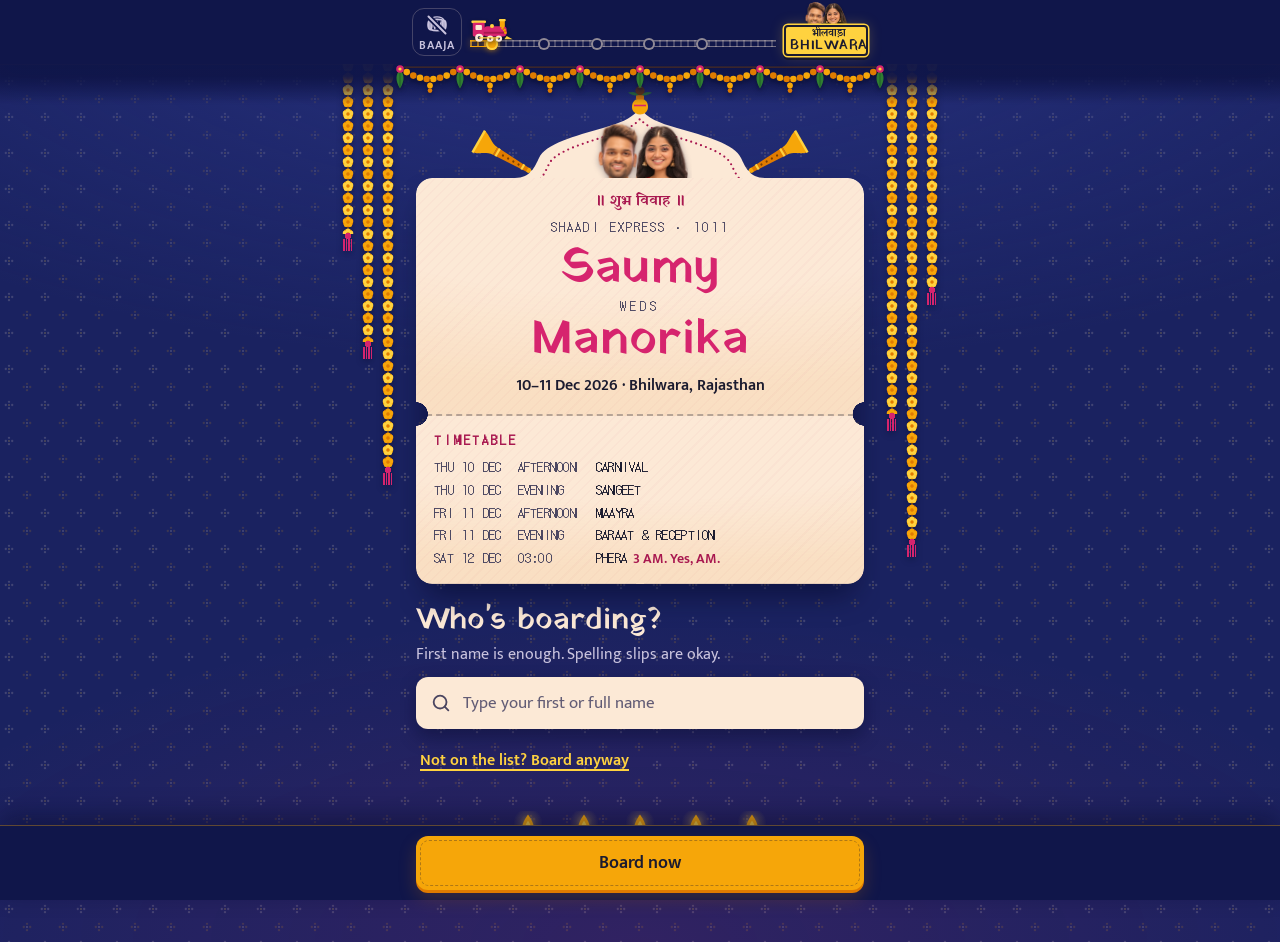
==== commit 3b22ea89: "v2+v3: guest workbook, forgiving search, couples, riders, bobbleheads, locals, trip map; v4 core - R" ====
--- a/index.html
+++ b/index.html
@@ -6,7 +6,7 @@
   <meta name="theme-color" content="#10164A">
   <meta name="color-scheme" content="dark">
   <title>Saumy &amp; Manorika · Shaadi Express to Bhilwara</title>
-  <meta name="description" content="Your ticket to Saumy &amp; Manorika's wedding in Bhilwara, 10–12 Dec 2026. RSVP for everyone on your ticket and share your rough travel plan.">
+  <meta name="description" content="Your ticket to Saumy &amp; Manorika's wedding in Bhilwara, 10–11 Dec 2026. RSVP for everyone on your ticket and share your rough travel plan.">
 
   <!-- Link previews (WhatsApp, etc.) need ABSOLUTE URLs. If the site moves, update og:url,
        og:image and twitter:image together (docs/SETUP.md, Part 5). -->
@@ -14,7 +14,7 @@
   <meta property="og:url" content="https://saumy-weds-manorika.github.io/">
   <meta property="og:site_name" content="Shaadi Express">
   <meta property="og:title" content="Your ticket to Saumy &amp; Manorika's wedding 🚂">
-  <meta property="og:description" content="10–12 Dec 2026 · Bhilwara. RSVP and plan your journey.">
+  <meta property="og:description" content="10–11 Dec 2026 · Bhilwara. RSVP and plan your journey.">
   <meta property="og:image" content="https://saumy-weds-manorika.github.io/assets/og.png">
   <meta property="og:image:type" content="image/png">
   <meta property="og:image:width" content="1200">
@@ -22,7 +22,7 @@
   <meta property="og:image:alt" content="A Shaadi Express ticket to Saumy and Manorika's wedding in Bhilwara">
   <meta name="twitter:card" content="summary_large_image">
   <meta name="twitter:title" content="Your ticket to Saumy &amp; Manorika's wedding 🚂">
-  <meta name="twitter:description" content="10–12 Dec 2026 · Bhilwara. RSVP and plan your journey.">
+  <meta name="twitter:description" content="10–11 Dec 2026 · Bhilwara. RSVP and plan your journey.">
   <meta name="twitter:image" content="https://saumy-weds-manorika.github.io/assets/og.png">
 
   <link rel="icon" href="data:image/svg+xml,%3Csvg xmlns='http://www.w3.org/2000/svg' viewBox='0 0 32 32'%3E%3Ccircle cx='16' cy='16' r='15' fill='%23E07B00'/%3E%3Cg fill='%23F6A609'%3E%3Ccircle cx='16' cy='7' r='6'/%3E%3Ccircle cx='25' cy='16' r='6'/%3E%3Ccircle cx='16' cy='25' r='6'/%3E%3Ccircle cx='7' cy='16' r='6'/%3E%3C/g%3E%3Ccircle cx='16' cy='16' r='5' fill='%23D6246E'/%3E%3C/svg%3E">
@@ -31,6 +31,7 @@
   <link rel="preconnect" href="https://fonts.gstatic.com" crossorigin>
   <link rel="stylesheet" href="https://fonts.googleapis.com/css2?family=DotGothic16&amp;family=Mukta:wght@400;600&amp;family=Yatra+One&amp;display=swap">
   <link rel="stylesheet" href="css/styles.css">
+  <link rel="stylesheet" href="css/trip.css">
   <!-- Fetch app.js's imports in parallel instead of after app.js has been parsed -->
   <link rel="modulepreload" href="js/config.js">
   <link rel="modulepreload" href="js/logic.js">
@@ -38,12 +39,18 @@
   <link rel="modulepreload" href="js/regret.js">
   <link rel="modulepreload" href="js/audio.js">
   <link rel="modulepreload" href="js/pass.js">
+  <link rel="modulepreload" href="js/trip.js">
+  <link rel="modulepreload" href="js/trip-data.js">
+  <link rel="modulepreload" href="js/rajasthan-outline.js">
+  <!-- The couple's busts: the cover, the BHILWARA board and the boarding pass all use them -->
+  <link rel="preload" as="image" href="assets/bobble/saumy-bust.webp" type="image/webp">
+  <link rel="preload" as="image" href="assets/bobble/manorika-bust.webp" type="image/webp">
   <script type="module" src="js/app.js"></script>
 </head>
-<body data-stop="platform" data-mode="train" data-party="confirmed" data-heads="svg">
+<body data-stop="platform" data-mode="train" data-party="confirmed">
 
 <!-- ================================================================
-     SVG sprite: vehicles, icons, diya, bobblehead bodies.
+     SVG sprite: vehicles, icons, diya.
      Referenced with <use href="#id">. Never displayed directly.
      ================================================================ -->
 <svg class="sprite" aria-hidden="true" focusable="false" xmlns="http://www.w3.org/2000/svg">
@@ -84,6 +91,21 @@
     <circle cx="12" cy="22.5" r="4" fill="#1B1B2F" stroke="#FCE9D6" stroke-width="1.4"/>
     <circle cx="36" cy="22.5" r="4" fill="#1B1B2F" stroke="#FCE9D6" stroke-width="1.4"/>
   </symbol>
+  <!-- Auto-rickshaw for locals ("Bhilwara is home"): haldi canopy, open side, rani body -->
+  <symbol id="v-local" viewBox="0 0 48 28">
+    <rect x="10.5" y="7.5" width="17" height="9" rx="1.6" fill="#10164A"/>
+    <rect x="11.5" y="13.4" width="9" height="2" rx=".6" fill="#FCE9D6"/>
+    <path d="M6.5 16V7.2C6.5 4.4 8.3 2.6 11 2.6h22.2c1.5 0 2.4.9 2.4 2.4v2.5H10.5L10 16z" fill="#FFD23F"/>
+    <path d="M27.2 16.4 31 7.5h4.6l-1.2 9.2z" fill="#FCE9D6" opacity=".8"/>
+    <path d="M27.2 16.4 31 7.5" stroke="#1B1B2F" stroke-width="1" stroke-linecap="round"/>
+    <path d="M5.5 22v-6h21.7l4 .9c6.6.3 10.6 1.9 12.6 5.1z" fill="#D6246E"/>
+    <rect x="5.5" y="18.3" width="35" height="1.6" fill="#FFD23F"/>
+    <circle cx="42" cy="19.6" r="1.2" fill="#FFD23F"/>
+    <g fill="#F6A609"><circle cx="12.5" cy="8.2" r="1.15"/><circle cx="19" cy="8.2" r="1.15"/><circle cx="25.5" cy="8.2" r="1.15"/></g>
+    <g fill="#E07B00"><circle cx="15.8" cy="8.4" r="1"/><circle cx="22.3" cy="8.4" r="1"/></g>
+    <circle cx="12.5" cy="22.6" r="3.9" fill="#1B1B2F" stroke="#FCE9D6" stroke-width="1.4"/>
+    <circle cx="37.5" cy="22.8" r="3.5" fill="#1B1B2F" stroke="#FCE9D6" stroke-width="1.4"/>
+  </symbol>
   <symbol id="v-car" viewBox="0 0 48 28">
     <path d="M12 13c1.5-5 5-7.5 11-7.5h6.5c4.5 0 7.5 2.5 9.5 7.5z" fill="#FCE9D6"/>
     <path d="M15.5 12.5c1.2-3.4 3.6-4.8 7.5-4.8v4.8zM25 7.7h4.5c2.8 0 4.8 1.6 6.2 4.8H25z" fill="#10164A"/>
@@ -131,61 +153,6 @@
     <path d="M20 11.5c2.2 3.2 3.2 5.2 3.2 7.2a3.2 3.2 0 0 1-6.4 0c0-2 1-4 3.2-7.2z" fill="#FFD23F"/>
   </symbol>
 
-  <!-- Bobblehead bodies, viewBox 0 0 100 124. Arms are separate symbols so they can wave. -->
-  <symbol id="body-saumy" viewBox="0 0 100 124">
-    <path d="M74 18c6 10 10 24 10 40" fill="none" stroke="#EAD3BB" stroke-width="10" stroke-linecap="round"/>
-    <circle cx="84" cy="62" r="5" fill="#C98B5E"/>
-    <path d="M36 102h11v16H36zM53 102h11v16H53z" fill="#EAD3BB"/>
-    <path d="M31 118c0-3 2-4.5 6-4.5h9v6H34c-2 0-3-.5-3-1.5zM69 118c0-3-2-4.5-6-4.5h-9v6h12c2 0 3-.5 3-1.5z" fill="#E07B00"/>
-    <path d="M27 14c8-5 38-5 46 0l8 90c-16 4-46 4-62 0z" fill="#FCE9D6"/>
-    <path d="M27 14l-8 90c4 1 8 1.6 12 2l4-88z" fill="#EAD3BB"/>
-    <path d="M19 100c16 4 46 4 62 0l.4 4c-16 4-46 4-62.8 0z" fill="#F6A609"/>
-    <path d="M50 16v88" stroke="#F6A609" stroke-width="2"/>
-    <g fill="#F6A609"><circle cx="50" cy="40" r="1.8"/><circle cx="50" cy="52" r="1.8"/><circle cx="50" cy="64" r="1.8"/><circle cx="50" cy="76" r="1.8"/></g>
-    <path d="M38 11c5 3.6 19 3.6 24 0v6c-5 3.6-19 3.6-24 0z" fill="#F6A609"/>
-    <path d="M30 14l9-2 44 58-6 8z" fill="#D6246E"/>
-    <g fill="#FFD23F"><circle cx="40" cy="20" r="1.1"/><circle cx="50" cy="33" r="1.1"/><circle cx="60" cy="46" r="1.1"/><circle cx="70" cy="59" r="1.1"/></g>
-    <g fill="#F6A609"><circle cx="36" cy="18" r="3.4"/><circle cx="38" cy="25" r="3.4"/><circle cx="41" cy="32" r="3.4"/><circle cx="45" cy="38" r="3.4"/><circle cx="55" cy="38" r="3.4"/><circle cx="59" cy="32" r="3.4"/><circle cx="62" cy="25" r="3.4"/><circle cx="64" cy="18" r="3.4"/></g>
-    <g fill="#E07B00"><circle cx="37" cy="21.5" r="2.2"/><circle cx="39.5" cy="28.5" r="2.2"/><circle cx="43" cy="35" r="2.2"/><circle cx="57" cy="35" r="2.2"/><circle cx="60.5" cy="28.5" r="2.2"/><circle cx="63" cy="21.5" r="2.2"/></g>
-    <circle cx="50" cy="41.5" r="3.8" fill="#D6246E"/>
-  </symbol>
-  <symbol id="arm-saumy" viewBox="0 0 100 124">
-    <path d="M28 18 13 30l-4-15" fill="none" stroke="#FCE9D6" stroke-width="10" stroke-linecap="round" stroke-linejoin="round"/>
-    <path d="M6.5 17.5l5.5-1.6" stroke="#F6A609" stroke-width="3" stroke-linecap="round"/>
-    <circle cx="8.5" cy="11" r="5.2" fill="#C98B5E"/>
-  </symbol>
-  <symbol id="arm-saumy-down" viewBox="0 0 100 124">
-    <path d="M27 18c-5 12-8 26-9 40" fill="none" stroke="#FCE9D6" stroke-width="10" stroke-linecap="round"/>
-    <path d="M14.6 56.5l6.4.8" stroke="#F6A609" stroke-width="3" stroke-linecap="round"/>
-    <circle cx="17.5" cy="62" r="5" fill="#C98B5E"/>
-  </symbol>
-  <symbol id="body-manorika" viewBox="0 0 100 124">
-    <path d="M28 16c-5 10-8 22-9 36" fill="none" stroke="#D79A6E" stroke-width="8" stroke-linecap="round"/>
-    <path d="M28 16c-2.4 4-4 8-5 12" fill="none" stroke="#E07B00" stroke-width="10" stroke-linecap="round"/>
-    <g stroke-width="2.4" stroke-linecap="round"><path d="M16.5 44l6.2 1.4" stroke="#C62828"/><path d="M16.2 47l6.2 1.4" stroke="#FCE9D6"/><path d="M16 50l6.2 1.4" stroke="#C62828"/></g>
-    <circle cx="19" cy="55" r="4.6" fill="#D79A6E"/>
-    <path d="M30 13c8-5 32-5 40 0l-2 24H32z" fill="#E07B00"/>
-    <path d="M32 36h36l24 80c-28 6-56 6-84 0z" fill="#D6246E"/>
-    <path d="M42 37 28 115M50 37v80M58 37l14 78" stroke="#A8174F" stroke-width="1.4"/>
-    <path d="M8 110c28 6 56 6 84 0l1.6 5.6c-28 6-59 6-87.2 0z" fill="#F6A609"/>
-    <g fill="#FFD23F"><circle cx="24" cy="70" r="1.2"/><circle cx="40" cy="62" r="1.2"/><circle cx="62" cy="64" r="1.2"/><circle cx="76" cy="74" r="1.2"/><circle cx="32" cy="92" r="1.2"/><circle cx="52" cy="86" r="1.2"/><circle cx="70" cy="96" r="1.2"/><circle cx="20" cy="102" r="1.2"/><circle cx="84" cy="104" r="1.2"/></g>
-    <path d="M64 12l10 4-42 68-12-4z" fill="#F6A609" opacity=".88"/>
-    <path d="M74 16 32 84" stroke="#FFD23F" stroke-width="1.6" stroke-dasharray="0 3.4" stroke-linecap="round"/>
-    <g fill="#F6A609"><circle cx="40" cy="15" r="2.4"/><circle cx="43" cy="20.5" r="2.4"/><circle cx="50" cy="23" r="2.6"/><circle cx="57" cy="20.5" r="2.4"/><circle cx="60" cy="15" r="2.4"/></g>
-    <circle cx="50" cy="23" r="1.2" fill="#2F7D32"/>
-  </symbol>
-  <symbol id="arm-manorika" viewBox="0 0 100 124">
-    <path d="M71 16l15 11 5-14" fill="none" stroke="#D79A6E" stroke-width="8" stroke-linecap="round" stroke-linejoin="round"/>
-    <path d="M71 16l6 4.4" stroke="#E07B00" stroke-width="10" stroke-linecap="round"/>
-    <g stroke-width="2.4" stroke-linecap="round"><path d="M86.6 20.6l5.6 1.8" stroke="#C62828"/><path d="M87.6 17.8l5.6 1.8" stroke="#FCE9D6"/></g>
-    <circle cx="91.5" cy="10" r="4.8" fill="#D79A6E"/>
-  </symbol>
-  <symbol id="arm-manorika-down" viewBox="0 0 100 124">
-    <path d="M72 16c5 10 8 22 9 36" fill="none" stroke="#D79A6E" stroke-width="8" stroke-linecap="round"/>
-    <path d="M72 16c2.4 4 4 8 5 12" fill="none" stroke="#E07B00" stroke-width="10" stroke-linecap="round"/>
-    <g stroke-width="2.4" stroke-linecap="round"><path d="M77.3 45.4l6.2-1.4" stroke="#C62828"/><path d="M77.6 48.4l6.2-1.4" stroke="#FCE9D6"/></g>
-    <circle cx="81" cy="55" r="4.6" fill="#D79A6E"/>
-  </symbol>
 </svg>
 
 <!-- ================================================================
@@ -226,18 +193,21 @@
       <span class="journey__runner">
         <span class="vehicle">
           <span class="vehicle__puffs"><i></i><i></i><i></i></span>
+          <!-- Up to two passengers ride along (app.js: ridersFor). Never more than these two slots. -->
+          <span class="riders"><img class="rider" data-rider="0" alt="" width="360" height="540" hidden><img class="rider" data-rider="1" alt="" width="360" height="495" hidden></span>
           <svg class="vehicle__svg" data-mode="train" viewBox="0 0 48 28" focusable="false"><use href="#v-train"/></svg>
           <svg class="vehicle__svg" data-mode="flight" viewBox="0 0 48 28" focusable="false"><use href="#v-flight"/></svg>
           <svg class="vehicle__svg" data-mode="bus" viewBox="0 0 48 28" focusable="false"><use href="#v-bus"/></svg>
           <svg class="vehicle__svg" data-mode="car" viewBox="0 0 48 28" focusable="false"><use href="#v-car"/></svg>
+          <svg class="vehicle__svg" data-mode="local" viewBox="0 0 48 28" focusable="false"><use href="#v-local"/></svg>
         </span>
       </span>
     </div>
 
     <div class="mini-board" aria-hidden="true">
       <span class="mini-board__heads">
-        <img class="mini-board__head" data-head="a" src="assets/couple/saumy-head.svg" data-png="assets/couple/saumy-head.png" alt="" width="26" height="26">
-        <img class="mini-board__head" data-head="b" src="assets/couple/manorika-head.svg" data-png="assets/couple/manorika-head.png" alt="" width="26" height="26">
+        <img class="mini-board__head" data-head="a" src="assets/bobble/saumy-bust.webp" alt="" width="360" height="548">
+        <img class="mini-board__head" data-head="b" src="assets/bobble/manorika-bust.webp" alt="" width="360" height="461">
       </span>
       <span class="mini-board__plate"><span class="mini-board__hi" lang="hi">भीलवाड़ा</span><span class="mini-board__en">BHILWARA</span></span>
     </div>
@@ -284,15 +254,19 @@
         </g>
       </svg>
 
-      <p class="cover__blessing" lang="hi">॥ शुभ विवाह ॥</p>
+      <div class="cover__peek" aria-hidden="true">
+        <img class="cover__bust cover__bust--a" src="assets/bobble/saumy-bust.webp" alt="" width="360" height="548">
+        <img class="cover__bust cover__bust--b" src="assets/bobble/manorika-bust.webp" alt="" width="360" height="461">
+      </div>
       <div class="ticket__part ticket__part--top cover__top">
-        <p class="dm cover__train">Shaadi Express · 1012</p>
+        <p class="cover__blessing" lang="hi">॥ शुभ विवाह ॥</p>
+        <p class="dm cover__train">Shaadi Express · 1011</p>
         <h1 class="cover__names stop__title" id="t-platform" tabindex="-1">
           <span class="cover__name">Saumy</span>
           <span class="cover__weds">weds</span>
           <span class="cover__name">Manorika</span>
         </h1>
-        <p class="cover__when">10–12 Dec 2026 · Bhilwara, Rajasthan</p>
+        <p class="cover__when">10–11 Dec 2026 · Bhilwara, Rajasthan</p>
       </div>
       <div class="ticket__part ticket__part--stub cover__stub">
         <h2 class="dm cover__tt-label">Timetable</h2>
@@ -321,16 +295,17 @@
     <!-- Who's boarding? -->
     <div class="boarding" id="search-block">
       <label class="boarding__label" for="guest-search">Who's boarding?</label>
-      <p class="boarding__hint" id="search-hint">Type at least 3 letters of your name, then pick it.</p>
+      <p class="boarding__hint" id="search-hint">First name is enough. Spelling slips are okay.</p>
       <div class="search">
         <svg class="search__icon" aria-hidden="true" focusable="false"><use href="#i-search"/></svg>
-        <input class="input search__input" id="guest-search" type="search" inputmode="search" autocomplete="off" autocapitalize="words" spellcheck="false" placeholder="Start typing your name" aria-describedby="search-hint" aria-controls="search-results">
+        <input class="input search__input" id="guest-search" type="search" inputmode="search" autocomplete="off" autocapitalize="words" spellcheck="false" placeholder="Type your first or full name" aria-describedby="search-hint" aria-controls="search-results">
       </div>
       <ul class="results" id="search-results" aria-label="Matching names">
         <li data-sample><button class="result" type="button" data-id="k7m2"><span class="result__label">Rahul Sharma</span><span class="result__go" aria-hidden="true">Board<svg><use href="#i-arrow-right"/></svg></span></button></li>
-        <li data-sample><button class="result" type="button" data-id="p3x9"><span class="result__label">Mr &amp; Mrs Agarwal</span><span class="result__go" aria-hidden="true">Board<svg><use href="#i-arrow-right"/></svg></span></button></li>
+        <li data-sample><button class="result" type="button" data-id="z8q4"><span class="result__label">Mr &amp; Mrs Kabir Khan</span><span class="result__go" aria-hidden="true">Board<svg><use href="#i-arrow-right"/></svg></span></button></li>
       </ul>
       <p class="boarding__empty" id="search-empty" hidden data-preview>No match. Check spelling or board anyway.</p>
+      <p class="boarding__empty" id="search-short" hidden>Keep going: type at least 3 letters, or add your surname.</p>
       <p class="field__error field__error--dark" id="search-error" hidden data-preview>Pick your name from the list first, or board anyway.</p>
 
       <!-- Selected guest confirmation -->
@@ -356,10 +331,17 @@
        ============================================================== -->
   <section class="stop" id="stop-passengers" data-stop="passengers" aria-labelledby="t-passengers">
     <div class="ticket form-card">
-      <div class="ticket__strip"><span>Shaadi Express · 1012</span><span>Stop 1 of 4</span></div>
+      <div class="ticket__strip"><span>Shaadi Express · 1011</span><span><span class="v-away">Stop 1 of 4</span><span class="v-home">Stop 1 of 2</span></span></div>
       <div class="form-card__body">
         <h2 class="stop__title" id="t-passengers" tabindex="-1">Passenger chart</h2>
         <p class="stop__lede">Mark everyone on your ticket. <strong>Waitlisted</strong> means you'll confirm later, like a waitlisted ticket that clears at chart preparation.</p>
+
+        <!-- This ticket was already saved (from any phone): app.js pre-fills it and shows this -->
+        <div class="booked" id="booked" hidden data-preview>
+          <p class="booked__kicker dm">Already booked</p>
+          <p class="booked__text" id="booked-text">Priya already booked seats for you both on Fri 9 Oct. Check the details or make changes.</p>
+          <button class="btn btn--small btn--secondary booked__pass" id="booked-view-pass" type="button"><svg class="btn__icon" aria-hidden="true"><use href="#i-ticket"/></svg>View my pass</button>
+        </div>
 
         <ol class="guest-list" id="guest-list" aria-label="Passengers">
           <li class="guest-card" data-sample data-index="0" data-status="confirmed">
@@ -378,9 +360,15 @@
               <span class="guest-card__no dm">Passenger 2</span>
               <button class="icon-btn guest-card__remove" type="button" aria-label="Remove passenger 2"><svg aria-hidden="true"><use href="#i-x"/></svg></button>
             </div>
-            <div class="field guest-card__name-field">
-              <label class="field__label" for="sample-guest-name-1">Name</label>
-              <input class="input" id="sample-guest-name-1" type="text" autocomplete="off" autocapitalize="words" maxlength="60" placeholder="Their name" aria-invalid="true">
+            <div class="guest-card__who">
+              <div class="field guest-card__name-field">
+                <label class="field__label" for="sample-guest-name-1">Name</label>
+                <input class="input" id="sample-guest-name-1" type="text" autocomplete="off" autocapitalize="words" maxlength="60" placeholder="Their name" aria-invalid="true">
+              </div>
+              <div class="gender" role="radiogroup" aria-label="Passenger 2's gender" data-group="gender">
+                <button class="gender__opt" type="button" role="radio" aria-checked="false" data-value="M" aria-label="Male">M</button>
+                <button class="gender__opt" type="button" role="radio" aria-checked="true" data-value="F" aria-label="Female">F</button>
+              </div>
             </div>
             <div class="chips chips--status" role="radiogroup" aria-label="Passenger 2's status" data-group="status">
               <button class="chip chip--status chip--confirmed" type="button" role="radio" aria-checked="false" data-value="confirmed"><span class="chip__label">Confirmed</span><span class="chip__code">CNF</span></button>
@@ -403,7 +391,7 @@
        ============================================================== -->
   <section class="stop" id="stop-route" data-stop="route" aria-labelledby="t-route">
     <div class="ticket form-card">
-      <div class="ticket__strip"><span>Shaadi Express · 1012</span><span>Stop 2 of 4</span></div>
+      <div class="ticket__strip"><span>Shaadi Express · 1011</span><span><span class="v-away">Stop 2 of 4</span><span class="v-home">Last stop</span></span></div>
       <div class="form-card__body">
         <h2 class="stop__title" id="t-route" tabindex="-1"><span class="v-cnf">How are you travelling?</span><span class="v-wl">If your ticket confirms, how would you travel?</span></h2>
         <p class="stop__lede">Your best guess is perfect. You can change this anytime.</p>
@@ -411,21 +399,46 @@
         <div class="group">
           <p class="group__label" id="mode-label">Mode</p>
           <div class="chips chips--mode" id="mode-chips" role="radiogroup" aria-labelledby="mode-label" data-group="mode">
+            <button class="chip chip--mode chip--home" type="button" role="radio" aria-checked="false" data-value="local" aria-labelledby="home-label" aria-describedby="home-sub">
+              <svg class="chip__icon" viewBox="0 0 48 28" aria-hidden="true"><use href="#v-local"/></svg>
+              <span class="chip__text">
+                <span class="chip__label" id="home-label">Bhilwara is home</span>
+                <span class="chip__sub" id="home-sub">Local platform. Skip the travel bits and just bring your dancing shoes.</span>
+              </span>
+            </button>
+            <p class="chips__or" aria-hidden="true">or coming in by</p>
             <button class="chip chip--mode" type="button" role="radio" aria-checked="false" data-value="train" data-preview-check><svg class="chip__icon" viewBox="0 0 48 28" aria-hidden="true"><use href="#v-train"/></svg><span class="chip__label">Train</span></button>
-            <button class="chip chip--mode" type="button" role="radio" aria-checked="false" data-value="flight"><svg class="chip__icon" viewBox="0 0 48 28" aria-hidden="true"><use href="#v-flight"/></svg><span class="chip__label">Flight</span></button>
             <button class="chip chip--mode" type="button" role="radio" aria-checked="false" data-value="bus"><svg class="chip__icon" viewBox="0 0 48 28" aria-hidden="true"><use href="#v-bus"/></svg><span class="chip__label">Bus</span></button>
             <button class="chip chip--mode" type="button" role="radio" aria-checked="false" data-value="car"><svg class="chip__icon" viewBox="0 0 48 28" aria-hidden="true"><use href="#v-car"/></svg><span class="chip__label">Car</span></button>
+            <button class="chip chip--mode" type="button" role="radio" aria-checked="false" data-value="flight"><svg class="chip__icon" viewBox="0 0 48 28" aria-hidden="true"><use href="#v-flight"/></svg><span class="chip__label">Flight</span></button>
           </div>
           <p class="field__error" id="mode-error" hidden data-preview>Pick how you'll roughly travel.</p>
         </div>
 
-        <div class="field">
+        <div class="field" id="from-field">
           <label class="field__label" for="from-city">Travelling from</label>
           <input class="input" id="from-city" type="text" list="city-list" autocomplete="address-level2" autocapitalize="words" maxlength="60" placeholder="Your city" aria-describedby="from-hint from-error">
           <datalist id="city-list"></datalist>
           <p class="field__hint" id="from-hint">Pick from the list or type your own.</p>
           <p class="field__error" id="from-error" hidden data-preview>Tell us roughly where you're coming from.</p>
         </div>
+
+        <!-- Locals only: they skip the arrival and departure stops, so their stops and note live here -->
+        <div class="local-extras" id="local-extras" hidden data-preview>
+          <div class="your-stops your-stops--home">
+            <h3 class="your-stops__title">Your stops</h3>
+            <p class="your-stops__lede">Home advantage: you'll make every function.</p>
+            <ol class="catches" id="local-catches" aria-label="Functions you'll catch">
+              <li class="tt-row" data-sample data-caught="true"><svg class="diya diya--sm" viewBox="0 0 40 40" aria-hidden="true"><use href="#diya-bowl"/><use class="diya__flame" href="#diya-flame"/></svg><span class="tt-row__main"><span class="tt-row__name">Carnival</span><span class="tt-row__when">Thu 10 Dec · Afternoon</span></span><span class="sr-only">You'll be there.</span></li>
+            </ol>
+          </div>
+          <div class="field">
+            <label class="field__label" for="local-note">A note for Saumy &amp; Manorika <span class="field__optional">(optional)</span></label>
+            <textarea class="input input--area" id="local-note" maxlength="500" rows="3" placeholder="Song requests, dietary needs, anything." aria-describedby="local-note-count"></textarea>
+            <p class="field__count" id="local-note-count" aria-live="off">0 / 500</p>
+            <p class="field__hint" data-note-kept hidden>Your earlier note is saved. Write a new one here to replace it.</p>
+          </div>
+        </div>
       </div>
     </div>
   </section>
@@ -435,7 +448,7 @@
        ============================================================== -->
   <section class="stop" id="stop-arrival" data-stop="arrival" aria-labelledby="t-arrival">
     <div class="ticket form-card">
-      <div class="ticket__strip"><span>Shaadi Express · 1012</span><span>Stop 3 of 4</span></div>
+      <div class="ticket__strip"><span>Shaadi Express · 1011</span><span>Stop 3 of 4</span></div>
       <div class="form-card__body">
         <h2 class="stop__title" id="t-arrival" tabindex="-1"><span class="v-cnf">Roughly when do you arrive?</span><span class="v-wl">If your ticket confirms, roughly when would you arrive?</span></h2>
         <p class="stop__lede">A rough guess helps us plan your pickup. You can change this anytime.</p>
@@ -472,7 +485,7 @@
        ============================================================== -->
   <section class="stop" id="stop-departure" data-stop="departure" aria-labelledby="t-departure">
     <div class="ticket form-card">
-      <div class="ticket__strip"><span>Shaadi Express · 1012</span><span>Stop 4 of 4</span></div>
+      <div class="ticket__strip"><span>Shaadi Express · 1011</span><span>Stop 4 of 4</span></div>
       <div class="form-card__body">
         <h2 class="stop__title" id="t-departure" tabindex="-1"><span class="v-cnf">Roughly when do you leave?</span><span class="v-wl">If your ticket confirms, roughly when would you leave?</span></h2>
         <p class="stop__lede">So we can plan your drop-off. You can change this anytime.</p>
@@ -486,6 +499,7 @@
             <button class="chip chip--date" type="button" role="radio" aria-checked="false" data-value="2026-12-14"><span class="chip__kicker">Mon</span><span class="chip__label">14 Dec</span></button>
             <button class="chip chip--date chip--unsure" type="button" role="radio" aria-checked="false" data-value="unsure"><span class="chip__label">Not sure yet</span></button>
           </div>
+          <p class="teaser" id="trip-teaser"><svg class="teaser__pin" viewBox="0 0 16 16" aria-hidden="true" focusable="false"><g fill="#F6A609"><circle cx="8" cy="4.6" r="2.6"/><circle cx="11.4" cy="8" r="2.6"/><circle cx="8" cy="11.4" r="2.6"/><circle cx="4.6" cy="8" r="2.6"/></g><circle cx="8" cy="8" r="2.4" fill="#E07B00"/></svg><span id="trip-teaser-text">Staying on for the weekend? We've mapped some escapes for you. They're waiting at the end of your journey.</span></p>
         </div>
 
         <div class="group">
@@ -515,6 +529,7 @@
           <label class="field__label" for="note">A note for Saumy &amp; Manorika <span class="field__optional">(optional)</span></label>
           <textarea class="input input--area" id="note" maxlength="500" rows="3" placeholder="Song requests, dietary needs, anything." aria-describedby="note-count"></textarea>
           <p class="field__count" id="note-count" aria-live="off">0 / 500</p>
+          <p class="field__hint" data-note-kept hidden>Your earlier note is saved. Write a new one here to replace it.</p>
         </div>
       </div>
     </div>
@@ -535,15 +550,10 @@
         <span class="board__post board__post--l"></span>
         <span class="board__post board__post--r"></span>
       </div>
+      <!-- The couple as bobbleheads: body then head, the head wobbling on its neck pivot -->
       <div class="couple" aria-hidden="true">
-        <div class="bobble bobble--a">
-          <div class="bobble__head"><img data-head="a" src="assets/couple/saumy-head.svg" data-png="assets/couple/saumy-head.png" alt="" width="256" height="256"></div>
-          <svg class="bobble__body" viewBox="0 0 100 124" focusable="false"><use href="#body-saumy"/><use class="bobble__arm" href="#arm-saumy"/></svg>
-        </div>
-        <div class="bobble bobble--b">
-          <div class="bobble__head"><img data-head="b" src="assets/couple/manorika-head.svg" data-png="assets/couple/manorika-head.png" alt="" width="256" height="256"></div>
-          <svg class="bobble__body" viewBox="0 0 100 124" focusable="false"><use href="#body-manorika"/><use class="bobble__arm" href="#arm-manorika"/></svg>
-        </div>
+        <div class="figure figure--a"><img class="figure__body" src="assets/bobble/saumy-body.webp" alt="" width="309" height="900" loading="lazy" decoding="async"><img class="figure__head" src="assets/bobble/saumy-head.webp" alt="" width="309" height="900" loading="lazy" decoding="async"></div>
+        <div class="figure figure--b"><img class="figure__body" src="assets/bobble/manorika-body.webp" alt="" width="418" height="900" loading="lazy" decoding="async"><img class="figure__head" src="assets/bobble/manorika-head.webp" alt="" width="418" height="900" loading="lazy" decoding="async"></div>
       </div>
       <button class="instrument instrument--dhol" id="tap-dhol" type="button" aria-label="Play the dhol">
         <svg viewBox="0 0 80 64" aria-hidden="true" focusable="false">
@@ -576,8 +586,9 @@
     </div>
 
     <div class="junction__intro">
-      <h2 class="stop__title stop__title--hero" id="t-junction" tabindex="-1"><span class="v-cnf">See you in Bhilwara!</span><span class="v-wl">You're on the waitlist</span></h2>
+      <h2 class="stop__title stop__title--hero" id="t-junction" tabindex="-1"><span class="v-cnf"><span class="v-away">See you in Bhilwara!</span><span class="v-home">See you at the shaadi!</span></span><span class="v-wl">You're on the waitlist</span></h2>
       <p class="stop__lede stop__lede--dark"><span class="v-cnf">Your ticket is saved. Edit it anytime from this phone, or search your name again on another.</span><span class="v-wl">We'll keep a seat warm. Come back and confirm when you know.</span></p>
+      <p class="travel-line" id="travel-line" hidden data-preview>🎟️ Trains for Wed 9 Dec open for booking Sat 10 Oct, 8 AM. Grab yours early!</p>
     </div>
 
     <!-- Boarding pass -->
@@ -601,60 +612,23 @@
       <p class="field__error field__error--dark" id="pass-error" hidden>Couldn't print the pass. Try again in a moment.</p>
     </section>
 
-    <!-- Booking-open reminders (train only) -->
-    <section class="ticket info-card" id="booking" aria-labelledby="booking-title" hidden data-preview>
-      <div class="ticket__strip"><span>IRCTC</span><span>Booking opens 8:00 AM</span></div>
-      <div class="info-card__body">
-        <h3 class="section-title" id="booking-title">Book your train the morning it opens</h3>
-        <p class="info-card__text">Booking opens 60 days before the journey, at 8:00 AM. Long-distance trains count from the day the train leaves its first station, so it can open a day earlier.</p>
-        <ul class="booking-list" id="booking-list">
-          <li class="booking-card" data-sample data-state="upcoming">
-            <p class="booking-card__leg dm">Onward · boards ~Tue 8 Dec</p>
-            <p class="booking-card__opens">Opens <strong>Fri 9 Oct, 8:00 AM</strong></p>
-            <p class="booking-card__countdown dm">in 23 h 50 min</p>
-            <p class="booking-card__note">Arriving early on Wed 9 Dec usually means an overnight train that leaves the day before. If yours leaves on Wed 9 Dec itself, booking opens Sat 10 Oct instead.</p>
-            <div class="booking-card__actions">
-              <a class="btn btn--small btn--secondary" href="#" target="_blank" rel="noopener"><svg class="btn__icon" aria-hidden="true"><use href="#i-calendar"/></svg>Add 7:50 AM reminder</a>
-              <a class="btn btn--link" href="#" download="booking-reminder.ics">Other calendar app (.ics)</a>
-            </div>
-          </li>
-          <li class="booking-card" data-sample data-state="upcoming">
-            <p class="booking-card__leg dm">Return · date not fixed yet</p>
-            <p class="booking-card__opens">Next window opens <strong>Mon 12 Oct, 8:00 AM</strong></p>
-            <p class="booking-card__countdown dm">in 3 days 23 h</p>
-            <ul class="booking-card__dates"><li><span>Fri 11 Dec</span><span>opens Mon 12 Oct</span></li><li><span>Sat 12 Dec</span><span>opens Tue 13 Oct</span></li><li><span>Sun 13 Dec</span><span>opens Wed 14 Oct</span></li><li><span>Mon 14 Dec</span><span>opens Thu 15 Oct</span></li></ul>
-            <p class="booking-card__note">Pick your date and book on the morning its window opens.</p>
-            <div class="booking-card__actions">
-              <a class="btn btn--small btn--secondary" href="#" target="_blank" rel="noopener"><svg class="btn__icon" aria-hidden="true"><use href="#i-calendar"/></svg>Add 7:50 AM reminder</a>
-              <a class="btn btn--link" href="#" download="booking-reminder.ics">Other calendar app (.ics)</a>
-            </div>
-          </li>
-          <li class="booking-card" data-sample data-state="open">
-            <p class="booking-card__leg dm">Return · Sat 12 Dec</p>
-            <p class="booking-card__opens">Opened <strong>Tue 13 Oct, 8:00 AM</strong></p>
-            <div class="booking-card__open-now"><p>Booking is open now. Book today.</p><a class="btn btn--small btn--secondary" href="https://www.irctc.co.in/nget/train-search" target="_blank" rel="noopener">Open IRCTC</a></div>
-          </li>
-        </ul>
-      </div>
-    </section>
-
     <!-- Leave kit -->
     <section class="ticket info-card" id="leave-kit" aria-labelledby="leave-title">
       <div class="ticket__strip"><span>Leave kit</span><span>Office-ready</span></div>
       <div class="info-card__body">
         <h3 class="section-title" id="leave-title">Get the days off</h3>
-        <p class="info-card__text">You'll need about <strong class="leave__days" id="leave-days">3</strong> working days off.</p>
+        <p class="info-card__text">You'll need about <strong class="leave__days" id="leave-days">2</strong> working days off.</p>
         <div class="chips chips--leave" id="leave-kind-chips" role="radiogroup" aria-label="Email tone" data-group="leave-kind">
           <button class="chip" type="button" role="radio" aria-checked="true" data-value="formal"><span class="chip__label">Formal</span></button>
           <button class="chip" type="button" role="radio" aria-checked="false" data-value="honest"><span class="chip__label">Honest</span></button>
         </div>
         <div class="leave__preview">
-          <p class="leave__subject"><span class="dm leave__subject-label">Subject</span> <span id="leave-subject">Leave request: 9–12 Dec</span></p>
-          <p class="leave__body" id="leave-body">Hi,
-
-I'd like to request leave from Wed 9 Dec to Sat 12 Dec to attend a close friend's wedding in Bhilwara, Rajasthan.
-
-Thanks,
+          <p class="leave__subject"><span class="dm leave__subject-label">Subject</span> <span id="leave-subject">Leave request: Thu 10 Dec to Fri 11 Dec</span></p>
+          <p class="leave__body" id="leave-body">Dear Sir/Madam,
+
+I would like to request leave from Thu 10 Dec to Fri 11 Dec 2026 (2 working days) to attend the wedding of my close friends, Saumy &amp; Manorika, in Bhilwara, Rajasthan.
+
+Kind regards,
 Rahul</p>
         </div>
         <div class="leave__actions">
@@ -662,6 +636,13 @@
           <a class="btn btn--secondary" id="leave-mail" href="#"><svg class="btn__icon" aria-hidden="true"><use href="#i-mail"/></svg>Open in mail</a>
         </div>
       </div>
+    </section>
+
+    <!-- Make it a Rajasthan long weekend: js/trip.js mounts the map into #trip -->
+    <section class="trip-block" id="trip-block" aria-labelledby="trip-title">
+      <h3 class="section-title section-title--dark" id="trip-title">Make it a Rajasthan long weekend</h3>
+      <p class="trip-block__intro" id="trip-intro">The shaadi takes Thursday and Friday. Give the weekend that follows to Rajasthan: lakes, forts and temples, all within a day's drive.</p>
+      <div class="trip-block__map" id="trip"></div>
     </section>
 
     <button class="btn btn--ghost btn--block" id="junction-edit" type="button"><svg class="btn__icon" aria-hidden="true"><use href="#i-edit"/></svg>Edit my ticket</button>
@@ -689,14 +670,8 @@
         <span class="board__post board__post--r"></span>
       </div>
       <div class="couple">
-        <div class="bobble bobble--a is-sad">
-          <div class="bobble__head"><img data-head="a" src="assets/couple/saumy-head-sad.svg" data-png="assets/couple/saumy-head.png" alt="" width="256" height="256"><span class="bobble__tear"></span></div>
-          <svg class="bobble__body" viewBox="0 0 100 124" focusable="false"><use href="#body-saumy"/><use class="bobble__arm" href="#arm-saumy-down"/></svg>
-        </div>
-        <div class="bobble bobble--b is-sad">
-          <div class="bobble__head"><img data-head="b" src="assets/couple/manorika-head-sad.svg" data-png="assets/couple/manorika-head.png" alt="" width="256" height="256"><span class="bobble__tear"></span></div>
-          <svg class="bobble__body" viewBox="0 0 100 124" focusable="false"><use href="#body-manorika"/><use class="bobble__arm" href="#arm-manorika-down"/></svg>
-        </div>
+        <div class="figure figure--a is-sad"><img class="figure__body" src="assets/bobble/saumy-body.webp" alt="" width="309" height="900" loading="lazy" decoding="async"><img class="figure__head" src="assets/bobble/saumy-head.webp" alt="" width="309" height="900" loading="lazy" decoding="async"></div>
+        <div class="figure figure--b is-sad"><img class="figure__body" src="assets/bobble/manorika-body.webp" alt="" width="418" height="900" loading="lazy" decoding="async"><img class="figure__head" src="assets/bobble/manorika-head.webp" alt="" width="418" height="900" loading="lazy" decoding="async"></div>
       </div>
       <div class="platform-edge"></div>
     </div>
@@ -712,6 +687,7 @@
           <label class="field__label" for="regret-note">A note for Saumy &amp; Manorika <span class="field__optional">(optional)</span></label>
           <textarea class="input input--area" id="regret-note" maxlength="500" rows="3" placeholder="Blessings, excuses, a dance you'd have done…" aria-describedby="regret-note-count"></textarea>
           <p class="field__count" id="regret-note-count" aria-live="off">0 / 500</p>
+          <p class="field__hint" data-note-kept hidden>Your earlier note is saved. Write a new one here to replace it.</p>
           <p class="field__error" id="regret-note-error" role="alert" hidden></p>
         </div>
         <button class="btn btn--primary btn--block" id="regret-note-save" type="button">Send note</button>
@@ -766,10 +742,16 @@
       <span class="guest-card__no dm">Passenger <span data-slot="no"></span></span>
       <button class="icon-btn guest-card__remove" type="button" data-action="remove" aria-label="Remove this passenger" hidden><svg aria-hidden="true"><use href="#i-x"/></svg></button>
     </div>
-    <p class="guest-card__name" data-slot="name"></p>
-    <div class="field guest-card__name-field" hidden>
-      <label class="field__label" data-slot="name-label">Name</label>
-      <input class="input" data-slot="name-input" type="text" autocomplete="off" autocapitalize="words" maxlength="60" placeholder="Their name">
+    <div class="guest-card__who">
+      <p class="guest-card__name" data-slot="name"></p>
+      <div class="field guest-card__name-field" hidden>
+        <label class="field__label" data-slot="name-label">Name</label>
+        <input class="input" data-slot="name-input" type="text" autocomplete="off" autocapitalize="words" maxlength="60" placeholder="Their name">
+      </div>
+      <div class="gender" role="radiogroup" data-group="gender" data-slot="gender" hidden>
+        <button class="gender__opt" type="button" role="radio" aria-checked="false" data-value="M" aria-label="Male">M</button>
+        <button class="gender__opt" type="button" role="radio" aria-checked="false" data-value="F" aria-label="Female">F</button>
+      </div>
     </div>
     <div class="chips chips--status" role="radiogroup" data-group="status">
       <button class="chip chip--status chip--confirmed" type="button" role="radio" aria-checked="false" data-value="confirmed"><span class="chip__label">Confirmed</span><span class="chip__code">CNF</span></button>
@@ -782,21 +764,6 @@
 
 <template id="tpl-chip">
   <button class="chip" type="button" role="radio" aria-checked="false" data-value=""><span class="chip__kicker" data-slot="kicker" hidden></span><span class="chip__label" data-slot="label"></span><span class="chip__hint" data-slot="hint" hidden></span></button>
-</template>
-
-<template id="tpl-booking">
-  <li class="booking-card" data-state="upcoming">
-    <p class="booking-card__leg dm" data-slot="leg"></p>
-    <p class="booking-card__opens"><span data-slot="opens-verb">Opens</span> <strong data-slot="opens"></strong></p>
-    <p class="booking-card__countdown dm" data-slot="countdown"></p>
-    <ul class="booking-card__dates" data-slot="dates" aria-label="Booking windows by travel date" hidden></ul>
-    <p class="booking-card__note" data-slot="note" hidden></p>
-    <div class="booking-card__open-now" data-slot="open-now"><p>Booking is open now. Book today.</p><a class="btn btn--small btn--secondary" data-slot="irctc" href="https://www.irctc.co.in/nget/train-search" target="_blank" rel="noopener">Open IRCTC</a></div>
-    <div class="booking-card__actions">
-      <a class="btn btn--small btn--secondary" data-slot="gcal" href="#" target="_blank" rel="noopener"><svg class="btn__icon" aria-hidden="true"><use href="#i-calendar"/></svg>Add 7:50 AM reminder</a>
-      <a class="btn btn--link" data-slot="ics" href="#" download="booking-reminder.ics">Other calendar app (.ics)</a>
-    </div>
-  </li>
 </template>
 
 <template id="tpl-catch-row">
--- a/css/styles.css
+++ b/css/styles.css
@@ -29,6 +29,7 @@
 
   /* Derived (contrast-checked) */
   --rani-ink: #A8174F;        /* rani for small text on kagaz: 5.9:1 */
+  --patta-ink: #22602A;       /* patta for small text on kagaz: 6.6:1 */
   --kagaz-hi: #FFF6EC;        /* inputs, chips */
   --ink-muted: #4A4560;       /* 7.6:1 on kagaz */
   --line: rgb(27 27 47 / .24);
@@ -149,6 +150,11 @@
 .v-wl { display: none; }
 body[data-party="waitlisted"] .v-wl { display: revert; }
 body[data-party="waitlisted"] .v-cnf { display: none; }
+
+/* Locals (mode "local") skip the travel stops: body[data-mode] swaps .v-away for .v-home */
+.v-home { display: none; }
+body[data-mode="local"] .v-home { display: revert; }
+body[data-mode="local"] .v-away { display: none; }
 
 /* Sample children: visible only in ?preview=all (app.js replaces them) */
 body:not(.preview-all) [data-sample] { display: none !important; }
@@ -398,6 +404,73 @@
 }
 .chip--slot { min-height: 56px; }
 
+/* "Bhilwara is home": a little station nameboard, set apart above the travel modes */
+.chips--mode .chip--home { grid-column: 1 / -1; }
+.chip--home {
+  gap: 12px;
+  min-height: 78px;
+  margin: 3px 3px 0;
+  padding: 10px 14px 10px 10px;
+  border: 2px solid var(--syahi);
+  border-radius: 9px;
+  background: var(--haldi);
+  text-align: left;
+  box-shadow: 0 0 0 3px var(--haldi), 0 5px 0 1px rgb(27 27 47 / .22);
+}
+.chip--home .chip__icon { width: 52px; height: 36px; }
+.chip__text { display: grid; gap: 3px; min-width: 0; padding-right: 10px; }
+.chip--home .chip__label { font: clamp(17px, 5.4vw, 21px)/1.05 var(--font-display); letter-spacing: .01em; }
+.chip__sub { font: 400 14px/1.3 var(--font-body); color: var(--syahi); text-wrap: pretty; }
+.chip--home[aria-checked="true"] {
+  border-color: var(--rani);
+  box-shadow: 0 0 0 3px var(--rani), inset 0 0 0 2px color-mix(in srgb, #fff 80%, transparent);
+}
+.chip--home[aria-checked="true"] .chip__sub { color: inherit; }
+/* Once a travel mode is picked, the nameboard steps back so the chosen mode reads as the active one */
+#mode-chips:has([aria-checked="true"]:not(.chip--home)) .chip--home {
+  border: 1.5px dashed var(--line-strong);
+  background: var(--kagaz-hi);
+  box-shadow: none;
+}
+@media (hover: hover) {
+  .chip--home:hover { border-color: var(--syahi); background: #FFDA5C; }
+  .chip--home[aria-checked="true"]:hover { background: var(--rani); }
+}
+.chips__or {
+  grid-column: 1 / -1;
+  display: flex;
+  align-items: center;
+  gap: 10px;
+  margin: 8px 0 -2px;
+  font: 13px/1 var(--font-dm);
+  letter-spacing: .14em;
+  text-transform: uppercase;
+  color: var(--ink-muted);
+}
+.chips__or::before,
+.chips__or::after {
+  content: "";
+  flex: 1 1 auto;
+  border-top: 1.5px dashed var(--line-strong);
+}
+
+.local-extras { display: grid; gap: 18px; }
+.your-stops--home .your-stops__lede { font-weight: 600; color: var(--genda); }
+
+/* Departure: the one-line teaser for the long-weekend map at the end of the journey */
+.teaser {
+  display: flex;
+  align-items: flex-start;
+  gap: 8px;
+  margin-top: 2px;
+  padding: 9px 2px 0;
+  border-top: 1.5px dashed rgb(168 23 79 / .35);
+  font: 600 14px/1.4 var(--font-body);
+  color: var(--rani-ink);
+  text-wrap: pretty;
+}
+.teaser__pin { flex: none; width: 16px; height: 16px; margin-top: 2px; }
+
 .chip--confirmed { --on: var(--patta); }
 .chip--waitlisted { --on: var(--genda-deep); --on-ink: var(--syahi); }
 .chip--regret { --on: var(--sindoor); }
@@ -578,7 +651,7 @@
 
 /* Track */
 .journey {
-  --veh-w: 40px;
+  --veh-w: 44px;
   position: relative;
   flex: 1 1 auto;
   min-width: 0;
@@ -637,19 +710,25 @@
   left: 0;
   width: var(--veh-w);
   bottom: 11px;
-  height: 26px;
+  height: 27px;
   transform: translateX(calc(var(--progress) * (100cqw - var(--veh-w))));
   will-change: transform;
 }
 .vehicle {
+  /* Where the two riders sit, per vehicle (see the per-mode overrides below) */
+  --rider-h: 15px;
+  --rider-b: 11px;
+  --rider-x0: 30%;
+  --rider-x1: 46%;
   position: absolute;
   left: 0;
   bottom: 0;
   width: var(--veh-w);
-  height: 24px;
+  height: 26px;
 }
 .vehicle__svg {
   position: absolute;
+  z-index: 1;
   inset: 0;
   width: 100%;
   height: 100%;
@@ -660,12 +739,48 @@
 .vehicle__svg[data-mode="train"],
 body[data-mode="flight"] .vehicle__svg[data-mode="flight"],
 body[data-mode="bus"] .vehicle__svg[data-mode="bus"],
-body[data-mode="car"] .vehicle__svg[data-mode="car"] { display: block; }
+body[data-mode="car"] .vehicle__svg[data-mode="car"],
+body[data-mode="local"] .vehicle__svg[data-mode="local"] { display: block; }
 body[data-mode="flight"] .vehicle__svg[data-mode="train"],
 body[data-mode="bus"] .vehicle__svg[data-mode="train"],
-body[data-mode="car"] .vehicle__svg[data-mode="train"] { display: none; }
+body[data-mode="car"] .vehicle__svg[data-mode="train"],
+body[data-mode="local"] .vehicle__svg[data-mode="train"] { display: none; }
 body[data-mode="flight"] .vehicle { bottom: 9px; }
-body[data-mode="flight"] .vehicle__svg { transform: rotate(-7deg); }
+body[data-mode="flight"] :is(.vehicle__svg, .riders) { transform: rotate(-7deg); }
+
+/* Riders: up to two guest busts peeking out of the vehicle (app.js keeps it to two). On the
+   train they sit behind the boiler with their heads above it; in the others they sit in front,
+   cut off at the window sill (--rider-sill, px from the vehicle's top), so they look out of it. */
+.riders {
+  position: absolute;
+  z-index: var(--rider-z, 0);
+  inset: 0;
+  clip-path: var(--rider-clip, none);
+  pointer-events: none;
+}
+.rider {
+  position: absolute;
+  bottom: var(--rider-b);
+  width: auto;
+  max-width: none;
+  height: var(--rider-h);
+  transform-origin: 50% 100%;
+  filter: drop-shadow(0 1px 1px rgb(0 0 0 / .45));
+}
+.rider[data-rider="0"] { left: var(--rider-x0); }
+.rider[data-rider="1"] { left: var(--rider-x1); }
+body:is([data-mode="flight"], [data-mode="bus"], [data-mode="car"], [data-mode="local"]) .vehicle {
+  --rider-z: 2;
+  --rider-clip: inset(-14px 0 calc(100% - var(--rider-sill)) 0);
+  --rider-h: 13px;
+}
+body[data-mode="flight"] .vehicle { --rider-sill: 14px; --rider-b: 9px; --rider-x0: 36%; --rider-x1: 54%; }
+body[data-mode="bus"] .vehicle { --rider-sill: 12px; --rider-b: 11px; --rider-x0: 9%; --rider-x1: 27%; }
+body[data-mode="car"] .vehicle { --rider-sill: 11.5px; --rider-b: 11px; --rider-x0: 31%; --rider-x1: 52%; }
+body[data-mode="local"] .vehicle { --rider-sill: 15px; --rider-h: 14px; --rider-b: 10px; --rider-x0: 22%; --rider-x1: 39%; }
+
+/* Locals jump from Route straight to Bhilwara: the travel stops fade on the track */
+body[data-mode="local"] .journey__station:is([data-stop="arrival"], [data-stop="departure"]) { opacity: .3; }
 
 .vehicle__puffs {
   position: absolute;
@@ -699,16 +814,20 @@
 }
 .mini-board__heads {
   position: absolute;
-  top: -7px;
+  top: -6px;
   left: 50%;
   display: flex;
+  align-items: flex-end;
   transform: translateX(-50%);
 }
 .mini-board__head {
-  width: 29px;
-  height: 29px;
+  width: 21px;
+  height: auto;
   margin-inline: -1px;
-}
+  transform-origin: 50% 100%;
+  filter: drop-shadow(0 1px 1px rgb(0 0 0 / .35));
+}
+.mini-board__head[data-head="b"] { width: 24px; }
 .mini-board__plate {
   position: relative;
   z-index: 1;
@@ -918,15 +1037,37 @@
   transform-origin: 0 50%;
 }
 .cover__blessing {
-  position: absolute;
-  z-index: 1;
-  top: -28px;
-  left: 0;
-  right: 0;
+  margin-bottom: 8px;
   font: 15px/1 var(--font-display);
   color: var(--rani-ink);
   text-align: center;
 }
+
+/* The couple peeks out of the jharokha, over the top edge of the ticket. The box ends at the
+   ticket's edge and clips, so they look as if they are standing just behind it. */
+.cover__peek {
+  position: absolute;
+  z-index: 0;
+  bottom: 100%;
+  left: 50%;
+  width: 104px;
+  height: 64px;
+  overflow: hidden;
+  transform: translateX(-50%);
+  pointer-events: none;
+}
+.cover__bust {
+  position: absolute;
+  bottom: -12px;
+  width: 44px;
+  max-width: none;
+  height: auto;
+  filter: drop-shadow(0 2px 3px rgb(5 8 40 / .35));
+}
+/* Her bust is cropped wider (hair and dupatta), so it runs a little larger to match his face */
+.cover__bust--a { right: 50%; margin-right: -3px; rotate: -5deg; transform-origin: 70% 100%; }
+.cover__bust--b { left: 50%; width: 51px; margin-left: -5px; rotate: 5deg; transform-origin: 30% 100%; }
+.cover > .ticket__part { position: relative; z-index: 1; }
 
 .ticket__part {
   background-color: var(--kagaz);
@@ -1175,6 +1316,56 @@
 }
 .guest-card__remove { margin: -11px -11px -11px 0; }
 
+/* Name (read-only text or an input) and, for added / partner / unlisted cards, the M/F toggle */
+.guest-card__who {
+  display: flex;
+  align-items: flex-end;
+  gap: 10px;
+}
+.guest-card__who > .guest-card__name { flex: 1 1 auto; align-self: center; min-width: 0; }
+.guest-card__who > .guest-card__name-field { flex: 1 1 auto; min-width: 0; }
+.guest-card__who:has(> .gender:not([hidden])) > .guest-card__name { padding-right: 0; }
+
+.gender {
+  flex: none;
+  display: inline-grid;
+  grid-template-columns: repeat(2, 44px);
+  gap: 2px;
+  padding: 2px;
+  border: 1.5px solid rgb(27 27 47 / .42);
+  border-radius: var(--radius-ctl);
+  background: var(--kagaz-hi);
+}
+.gender__opt {
+  min-height: 44px;
+  padding: 0;
+  border: 0;
+  border-radius: 9px;
+  background: transparent;
+  color: var(--ink-muted);
+  font: 16px/1 var(--font-dm);
+  touch-action: manipulation;
+  transition: background-color .16s, color .16s;
+}
+.gender__opt[aria-checked="true"] { background: var(--neel); color: var(--kagaz); }
+@media (hover: hover) {
+  .gender__opt[aria-checked="false"]:hover { background: rgb(27 27 47 / .07); color: var(--syahi); }
+}
+
+/* "Already booked": this ticket was saved before, maybe by the other half of a couple */
+.booked {
+  display: grid;
+  gap: 4px;
+  padding: 12px 14px 14px;
+  border: 1.5px solid rgb(47 125 50 / .45);
+  border-left: 6px solid var(--patta);
+  border-radius: var(--radius-ctl);
+  background: rgb(47 125 50 / .07);
+}
+.booked__kicker { font-size: 13px; letter-spacing: .14em; color: var(--patta-ink); }
+.booked__text { font-weight: 600; line-height: 1.4; color: var(--syahi); text-wrap: pretty; }
+.booked__pass { justify-self: start; margin-top: 8px; }
+
 /* Rubber stamp for the chosen status */
 .guest-card::after {
   position: absolute;
@@ -1291,7 +1482,7 @@
 .scene {
   position: relative;
   isolation: isolate;
-  height: 380px;
+  height: 400px;
   overflow: hidden;
   border-radius: 20px;
   background:
@@ -1377,58 +1568,46 @@
   position: absolute;
   z-index: 3;
   left: 50%;
-  bottom: 18px;
+  bottom: 16px;
   display: flex;
   align-items: flex-end;
   transform: translateX(-50%);
 }
-.bobble {
-  --head: 100px;
+/* A bobblehead: body and head share one canvas (900px tall), stacked; the head turns on its
+   neck pivot (assets/bobble/meta.json). Namaste and wave are part of the art. */
+.figure {
+  --fig-h: 218px;
   position: relative;
-  display: flex;
-  flex-direction: column;
-  align-items: center;
-  width: 104px;
-}
-.bobble--a { margin-right: -16px; }
-.bobble__head {
-  position: relative;
-  z-index: 0;
-  width: var(--head);
-  height: var(--head);
-  margin-bottom: -10px;
-  transform-origin: 50% 90%;
-}
-.bobble__head img { width: 100%; height: 100%; }
-.bobble__body {
-  position: relative;
-  z-index: 1;
-  width: 84px;
-  height: auto;
-  aspect-ratio: 100 / 124;
-  overflow: visible;
-}
-.bobble__arm { transform-box: view-box; }
-.bobble--a .bobble__arm { transform-origin: 28px 18px; }
-.bobble--b .bobble__arm { transform-origin: 71px 16px; }
-.bobble.is-sad .bobble__head { transform: rotate(var(--sad-tilt, -18deg)) translateY(8px); }
-.bobble--b.is-sad { --sad-tilt: 18deg; }
-/* The SVG placeholders have sad versions with a tear. Photo heads (data-heads="png") can't
-   change expression, so they go a little grey and get a CSS tear instead. */
-.bobble__tear { display: none; }
-body[data-heads="png"] .bobble.is-sad .bobble__head img { filter: saturate(.55) brightness(.92); }
-body[data-heads="png"] .bobble.is-sad .bobble__tear {
-  display: block;
-  position: absolute;
-  top: 58%;
-  left: 34%;
-  width: 9px;
-  height: 13px;
-  border-radius: 50% 50% 50% 50% / 62% 62% 38% 38%;
-  background: #9DB4FF;
-  box-shadow: inset -2px -2px 0 rgb(91 120 214 / .6);
-}
-.bobble--b.is-sad .bobble__tear { left: auto; right: 34%; }
+  flex: none;
+  height: var(--fig-h);
+}
+.figure--a { aspect-ratio: 309 / 900; --pivot: 49.64% 29.52%; margin-right: -4px; }
+.figure--b { aspect-ratio: 418 / 900; --pivot: 45.96% 24.88%; }
+.figure img {
+  position: absolute;
+  inset: 0;
+  width: 100%;
+  max-width: none;
+  height: 100%;
+}
+.figure__head { transform-origin: var(--pivot); }
+.figure::after {           /* a soft shadow on the platform */
+  content: "";
+  position: absolute;
+  z-index: -1;
+  left: 14%;
+  right: 14%;
+  bottom: -5px;
+  height: 12px;
+  border-radius: 50%;
+  background: rgb(5 8 40 / .55);
+  filter: blur(3px);
+}
+/* Regret ending: heads drooped and leaning in towards each other (consoling), colour drained a little */
+.figure--a.is-sad { --sad-from: 8deg; --sad-to: 6.5deg; }
+.figure--b.is-sad { --sad-from: -8deg; --sad-to: -6.5deg; }
+.figure.is-sad .figure__head { rotate: var(--sad-from); translate: 0 2.5%; }
+.figure.is-sad img { filter: saturate(.72) brightness(.94); }
 
 .instrument {
   --focus: var(--haldi);
@@ -1512,13 +1691,38 @@
 .raincloud__drops i:nth-child(3) { left: 50%; top: 2px; }
 .raincloud__drops i:nth-child(4) { left: 72%; top: 18px; }
 .raincloud__drops i:nth-child(5) { left: 94%; top: 8px; }
-.scene--sad { height: 352px; }
-.scene--sad .couple { bottom: 18px; }
+.scene--sad { height: 380px; }
 
 .junction__intro {
   display: grid;
   gap: 6px;
   margin-top: 4px;
+}
+
+/* The one travel line on the junction: train booking date, or the locals' home platform */
+.travel-line {
+  margin-top: 8px;
+  padding: 11px 14px;
+  border-left: 4px solid var(--genda);
+  border-radius: 10px;
+  background: rgb(16 22 74 / .75);
+  box-shadow: inset 0 0 0 1px rgb(246 166 9 / .22);
+  color: var(--kagaz);
+  font: 600 15px/1.45 var(--font-body);
+  text-wrap: pretty;
+}
+
+/* Make it a Rajasthan long weekend (js/trip.js renders the map ticket into #trip) */
+.trip-block {
+  display: grid;
+  gap: 10px;
+  margin-top: 6px;
+}
+.trip-block__intro {
+  margin-bottom: 4px;
+  color: var(--on-dark-muted);
+  text-align: center;
+  text-wrap: pretty;
 }
 
 /* 13. Boarding pass -------------------------------------------------- */
@@ -1612,74 +1816,10 @@
   gap: 10px;
 }
 
-/* 14. Booking + leave kit -------------------------------------------- */
+/* 14. Leave kit ----------------------------------------------------- */
 
 .info-card__text { color: var(--ink-muted); text-wrap: pretty; }
 .info-card__text strong { color: var(--syahi); }
-
-.booking-list {
-  display: grid;
-  gap: 10px;
-  margin: 0;
-  padding: 0;
-  list-style: none;
-}
-.booking-card {
-  display: grid;
-  gap: 4px;
-  padding: 14px;
-  border: 1.5px solid var(--line);
-  border-left: 6px solid var(--rani);
-  border-radius: var(--radius-ctl);
-  background: var(--kagaz-hi);
-}
-.booking-card__leg { font-size: 13px; letter-spacing: .1em; color: var(--rani-ink); }
-.booking-card__countdown {
-  font: 24px/1.15 var(--font-dm);
-  letter-spacing: .02em;
-  text-transform: none;
-  color: var(--syahi);
-}
-.booking-card__open-now {
-  display: grid;
-  justify-items: start;
-  gap: 8px;
-}
-.booking-card__open-now p { font-weight: 600; color: var(--patta); }
-.booking-card__note {
-  margin-top: 4px;
-  font-size: 14px;
-  line-height: 1.4;
-  color: var(--ink-muted);
-  text-wrap: pretty;
-}
-.booking-card__dates {
-  display: grid;
-  margin: 6px 0 0;
-  padding: 0;
-  list-style: none;
-  font: 14px/1.2 var(--font-dm);
-  letter-spacing: .03em;
-  text-transform: uppercase;
-}
-.booking-card__dates li {
-  display: flex;
-  justify-content: space-between;
-  gap: 12px;
-  padding: 6px 0;
-  border-top: 1px dashed var(--line);
-}
-.booking-card__dates li[data-state="open"] span:last-child { color: var(--patta); }
-.booking-card__actions {
-  display: grid;
-  justify-items: start;
-  gap: 8px;
-  margin-top: 8px;
-}
-.booking-card__actions .btn--secondary { width: 100%; }
-.booking-card[data-state="upcoming"]:not([data-any-open]) .booking-card__open-now { display: none; }
-.booking-card[data-state="open"] { border-left-color: var(--patta); }
-.booking-card[data-state="open"] :is(.booking-card__countdown, .booking-card__actions) { display: none; }
 
 .leave__days {
   font: 600 20px/1 var(--font-body);
@@ -1822,18 +1962,23 @@
   35%, 100% { transform: scale(1); }
 }
 @keyframes hop { from { transform: translateY(0); } to { transform: translateY(-4px); } }
-@keyframes bobble {
-  0%, 62%, 100% { transform: rotate(0); }
-  8% { transform: rotate(-10deg); }
-  18% { transform: rotate(8deg); }
-  28% { transform: rotate(-6deg); }
-  38% { transform: rotate(4deg); }
-  48% { transform: rotate(-2deg); }
-}
-@keyframes wave {
-  0%, 100% { transform: rotate(0); }
-  30% { transform: rotate(-18deg); }
-  70% { transform: rotate(12deg); }
+/* Bobblehead wobble: swings to just under 4° and springs back to 3.2°, equally on both sides
+   (the spring lives in the keyframes, so the head never parks on one side) */
+@keyframes wobble {
+  0%, 100% { rotate: -3.2deg; }
+  42% { rotate: 3.7deg; }
+  50% { rotate: 3.2deg; }
+  92% { rotate: -3.7deg; }
+}
+@keyframes sad-wobble { from { rotate: var(--sad-from); } to { rotate: var(--sad-to); } }
+@keyframes peek-up { from { translate: 0 110%; } }
+@keyframes rider-in {
+  0% { opacity: 0; transform: translateY(80%) scale(.6); }
+  55% { opacity: 1; transform: translateY(-22%) scale(1.06); }
+  100% { opacity: 1; transform: none; }
+}
+@keyframes rider-out {
+  to { opacity: 0; transform: translate(40%, -70%) rotate(28deg) scale(.8); }
 }
 @keyframes petal-fall {
   0% { opacity: 0; transform: translate(0, 0) rotate(0) scale(var(--s)); }
@@ -1844,10 +1989,6 @@
 @keyframes drizzle {
   from { transform: translateY(0); opacity: .85; }
   to { transform: translateY(34px); opacity: 0; }
-}
-@keyframes sad-sway {
-  from { transform: rotate(var(--sad-tilt, -18deg)) translateY(8px); }
-  to { transform: rotate(calc(var(--sad-tilt, -18deg) * .8)) translateY(7px); }
 }
 @keyframes stamp-a { from { transform: rotate(-9deg) scale(1.7); opacity: 0; } }
 @keyframes stamp-b { from { transform: rotate(-9deg) scale(1.7); opacity: 0; } }
@@ -1896,14 +2037,20 @@
   body:has(.baaja[aria-pressed="true"]) .instrument--shehnai svg,
   body.is-baaja-on .instrument--shehnai svg { animation: shehnai-play 2.4s ease-in-out infinite; transform-origin: 10% 90%; }
 
-  body[data-stop="junction"] .mini-board__head { animation: hop .45s ease-in-out infinite alternate; }
+  /* A short celebratory burst on arrival (about 2.7s), not a bounce for the whole reading stop */
+  body[data-stop="junction"] .mini-board__head { animation: hop .45s ease-in-out 6 alternate; }
   body[data-stop="junction"] .mini-board__head:last-child { animation-delay: -.22s; }
 
-  .scene.is-arrived .bobble__head { animation: bobble 3.2s var(--ease-out) infinite; }
-  .scene.is-arrived .bobble--b .bobble__head { animation-delay: .35s; }
-  .scene.is-arrived .bobble__arm { animation: wave 1s ease-in-out 3 .4s; }
+  .scene.is-arrived .figure__head { animation: wobble 3.2s cubic-bezier(.37, 0, .63, 1) infinite; }
+  .scene.is-arrived .figure--b .figure__head { animation-duration: 3.7s; animation-delay: -1.4s; }
   .scene.is-arrived .petal { animation: petal-fall var(--t) cubic-bezier(.3, .1, .5, 1) var(--d) 1 both; }
-  .bobble.is-sad .bobble__head { animation: sad-sway 3.6s ease-in-out infinite alternate; }
+  .figure.is-sad .figure__head { animation: sad-wobble 4.2s ease-in-out infinite alternate; }
+  .figure--b.is-sad .figure__head { animation-delay: -1.9s; }
+
+  .cover__bust { animation: peek-up .7s var(--ease-spring) .5s both; }
+  .cover__bust--b { animation-delay: .62s; }
+  .rider.is-in { animation: rider-in .5s var(--ease-spring) both; }
+  .rider.is-out { animation: rider-out .28s ease-in both; }
   .raincloud__drops i { animation: drizzle 1.1s linear infinite; }
   .raincloud__drops i:nth-child(2) { animation-delay: -.35s; }
   .raincloud__drops i:nth-child(3) { animation-delay: -.7s; }
@@ -1926,7 +2073,6 @@
 
   /* Spring movement (static under reduced motion) */
   .mini-board__head { transition: transform .5s var(--ease-spring); }
-  .bobble__head { transition: transform .6s var(--ease-spring); }
   .toast { transition: opacity .2s, transform .2s var(--ease-out), visibility .2s; }
   .baaja-nudge:not([hidden]) { animation: nudge-in .4s var(--ease-spring) both, nudge-bob 1.4s ease-in-out .5s 3 alternate; }
 }
@@ -1943,8 +2089,7 @@
 @media (max-width: 359px) {
   .cover__name { font-size: 38px; }
   .chip { font-size: 15px; }
-  .bobble { --head: 88px; width: 94px; }
-  .bobble__body { width: 76px; }
+  .figure { --fig-h: 206px; }
   .instrument { width: 60px; }
   .instrument svg { width: 54px; }
 }
--- a/css/trip.css
+++ b/css/trip.css
@@ -0,0 +1,357 @@
+/* ==========================================================================
+   Save the Train · trip.css
+   The Rajasthan long-weekend map (spec v3 §M), rendered by js/trip.js.
+   A route-map ticket: kagaz top part with the map and destination chips, and a
+   perforated stub that shows the chosen escape. Uses the tokens in styles.css.
+   Everything is scoped under .trip.
+   ========================================================================== */
+
+.trip {
+  --trip-sand: #F7DCB8;
+  --trip-sea: #EFE2D2;
+  --trip-notch: 12px;
+  display: block;
+  color: var(--syahi);
+}
+
+.trip__card {
+  --focus: var(--neel);
+  position: relative;
+  isolation: isolate;
+  color-scheme: light;
+}
+/* Static blurred shadow behind the ticket (no filter on the animated card itself) */
+.trip__card::before {
+  content: "";
+  position: absolute;
+  z-index: -1;
+  inset: 10px 8px 0;
+  border-radius: var(--radius-card);
+  background: rgb(5 8 40 / .55);
+  filter: blur(14px);
+  transform: translateY(12px);
+  pointer-events: none;
+}
+
+/* Top part and stub, joined by a perforation with real notches (as on the cover ticket) */
+.trip__top,
+.trip__stub {
+  background-color: var(--kagaz);
+  background-image: var(--paper);
+}
+.trip__top {
+  border-radius: var(--radius-card) var(--radius-card) 0 0;
+  -webkit-mask:
+    radial-gradient(circle var(--trip-notch) at 0 100%, #0000 97%, #000) left / 51% 100% no-repeat,
+    radial-gradient(circle var(--trip-notch) at 100% 100%, #0000 97%, #000) right / 51% 100% no-repeat;
+  mask:
+    radial-gradient(circle var(--trip-notch) at 0 100%, #0000 97%, #000) left / 51% 100% no-repeat,
+    radial-gradient(circle var(--trip-notch) at 100% 100%, #0000 97%, #000) right / 51% 100% no-repeat;
+}
+.trip__stub {
+  border-top: 2px dashed rgb(27 27 47 / .3);
+  border-radius: 0 0 var(--radius-card) var(--radius-card);
+  padding: 18px 18px 22px;
+  -webkit-mask:
+    radial-gradient(circle var(--trip-notch) at 0 0, #0000 97%, #000) left / 51% 100% no-repeat,
+    radial-gradient(circle var(--trip-notch) at 100% 0, #0000 97%, #000) right / 51% 100% no-repeat;
+  mask:
+    radial-gradient(circle var(--trip-notch) at 0 0, #0000 97%, #000) left / 51% 100% no-repeat,
+    radial-gradient(circle var(--trip-notch) at 100% 0, #0000 97%, #000) right / 51% 100% no-repeat;
+}
+
+.trip__strip {
+  display: flex;
+  flex-wrap: wrap;
+  justify-content: space-between;
+  gap: 4px 12px;
+  white-space: nowrap;
+  margin: 0;
+  padding: 9px 16px 8px;
+  border-radius: var(--radius-card) var(--radius-card) 0 0;
+  background: var(--bandhani) 0 0 / 36px 36px, var(--rani);
+  color: #fff;
+  font: 13px/1 var(--font-dm);
+  letter-spacing: .08em;
+  text-transform: uppercase;
+}
+
+/* 1. The map -------------------------------------------------------------- */
+
+.trip__map-wrap { padding: 10px 8px 0; }
+
+.trip__map {
+  display: block;
+  width: 100%;
+  height: auto;
+  max-width: none;
+  overflow: visible;
+  font-family: var(--font-body);
+  touch-action: manipulation;
+  -webkit-user-select: none;
+  user-select: none;
+  -webkit-tap-highlight-color: transparent;
+}
+
+.trip__frame { fill: var(--trip-sand); }
+.trip__frame--sea { fill: var(--trip-sea); }
+.trip__land { fill: var(--trip-sand); }
+.trip__border {
+  fill: none;
+  stroke: var(--rani-ink);
+  stroke-width: 1.4px;
+  stroke-dasharray: 7 2.5 1.5 2.5;
+  stroke-linejoin: round;
+  vector-effect: non-scaling-stroke;
+  opacity: .7;
+}
+.trip__dot { fill: rgb(27 27 47 / .09); }
+.trip__rule {
+  fill: none;
+  stroke: rgb(27 27 47 / .22);
+  stroke-width: .75;
+  stroke-dasharray: 2 2.5;
+}
+.trip__edge {
+  fill: none;
+  stroke: rgb(27 27 47 / .5);
+  stroke-width: 1.3;
+}
+
+.trip__grid line {
+  stroke: rgb(27 27 47 / .13);
+  stroke-width: .8;
+  stroke-dasharray: 1.5 3;
+}
+.trip__grid-labels text,
+.trip__scale text,
+.trip__compass text {
+  font: 7.5px/1 var(--font-dm);
+  letter-spacing: .05em;
+  fill: var(--ink-muted);
+}
+.trip__grid-labels text { opacity: .8; }
+
+.trip__compass-ring { fill: rgb(255 246 236 / .6); stroke: rgb(27 27 47 / .3); stroke-width: .8; }
+.trip__compass-n { fill: var(--rani-ink); }
+.trip__compass-s { fill: rgb(27 27 47 / .35); }
+.trip__compass text { font-size: 8.5px; fill: var(--syahi); }
+
+.trip__cartouche-bg { fill: rgb(255 246 236 / .88); stroke: rgb(27 27 47 / .45); stroke-width: 1; }
+.trip__cartouche-rule { fill: none; stroke: var(--rani-ink); stroke-width: .6; opacity: .6; }
+.trip__cartouche-hi { font: 15px/1 var(--font-display); fill: var(--rani-ink); }
+.trip__cartouche-en { font: 7.5px/1 var(--font-dm); letter-spacing: .34em; fill: var(--ink-muted); }
+
+.trip__scale-dark { fill: var(--syahi); }
+.trip__scale-light { fill: var(--kagaz-hi); stroke: var(--syahi); stroke-width: .8; }
+
+.trip__locator-bg { fill: var(--kagaz-hi); stroke: rgb(27 27 47 / .35); stroke-width: .8; }
+.trip__locator-land { fill: var(--trip-sand); stroke: var(--rani-ink); stroke-width: 1px; vector-effect: non-scaling-stroke; }
+.trip__locator-view { fill: rgb(214 36 110 / .14); stroke: var(--rani); stroke-width: 1.2; }
+
+/* Railway line: the classic map symbol, a solid casing with paper-coloured dashes */
+.trip__route { opacity: 0; }
+.trip__route.is-on { opacity: 1; }
+.trip__rail,
+.trip__ties { fill: none; stroke-linecap: round; }
+.trip__rail { stroke: var(--rani); stroke-width: 4.8; }
+.trip__ties { stroke: var(--kagaz-hi); stroke-width: 2; stroke-dasharray: 4.5 4; stroke-linecap: butt; }
+
+/* Engine riding the tip of the line */
+.trip__engine { opacity: 0; pointer-events: none; }
+.trip__engine.is-running { opacity: 1; }
+.trip__engine rect,
+.trip__engine circle { stroke: var(--kagaz-hi); stroke-width: .9; }
+.trip__engine-cab { fill: var(--neel); }
+.trip__engine-boiler { fill: var(--rani); }
+.trip__engine-stack { fill: var(--syahi); }
+.trip__engine-wheel { fill: var(--syahi); }
+
+/* Bhilwara: home pin in station-board yellow, with a tiny board on posts */
+.trip__home { pointer-events: none; }
+.trip__pulse {
+  fill: rgb(255 210 63 / .55);
+  stroke: var(--genda-deep);
+  stroke-width: 1;
+  opacity: 0;
+  transform-box: fill-box;
+  transform-origin: center;
+}
+.trip__posts rect { fill: var(--syahi); }
+.trip__board-plate {
+  fill: var(--haldi);
+  stroke: var(--syahi);
+  stroke-width: 1.6;
+}
+.trip__board-text {
+  font: 10.5px/1 var(--font-display);
+  letter-spacing: .07em;
+  fill: var(--syahi);
+}
+.trip__home-pin { fill: var(--haldi); stroke: var(--syahi); stroke-width: 2.2; }
+.trip__home-dot { fill: var(--syahi); }
+
+/* Destination pins: marigolds */
+.trip__pin { cursor: pointer; outline: none; }
+.trip__pin:focus { outline: none; }
+.trip__hit { fill: transparent; pointer-events: all; }
+.trip__ghost { pointer-events: none; }
+.trip__ring {
+  fill: none;
+  stroke: var(--neel);
+  stroke-width: 2.4;
+  opacity: 0;
+}
+.trip__pin:focus-visible .trip__ring { opacity: 1; }
+.trip__sel {
+  fill: rgb(255 246 236 / .85);
+  stroke: var(--rani);
+  stroke-width: 2.2;
+  opacity: 0;
+}
+.trip__pin.is-selected .trip__sel { opacity: 1; }
+.trip__bloom {
+  transform-box: fill-box;
+  transform-origin: center;
+  transition: transform .3s var(--ease-spring);
+}
+.trip__pin.is-selected .trip__bloom { transform: scale(1.12); }
+.trip__shadow { fill: rgb(27 27 47 / .3); }
+.trip__petal { fill: var(--genda); stroke: #9A4F00; stroke-width: .55; }
+.trip__core { fill: var(--genda-deep); stroke: #9A4F00; stroke-width: .5; }
+.trip__eye { fill: var(--rani); }
+
+/* Name labels: a paper halo keeps them legible over the grid and the line. The selected
+   one turns into a little yellow station board. */
+.trip__labels { cursor: pointer; }
+.trip__label {
+  font: 600 13px/1 var(--font-body);
+  fill: var(--syahi);
+  paint-order: stroke;
+  stroke: var(--trip-sand);
+  stroke-width: 3.4px;
+  stroke-linejoin: round;
+}
+.trip__label.is-selected { stroke: var(--haldi); stroke-width: 0; }
+.trip__plate {
+  fill: var(--haldi);
+  stroke: var(--syahi);
+  stroke-width: 1.4;
+  opacity: 0;
+}
+.trip__plate.is-on { opacity: 1; }
+
+/* 2. Destination chips ---------------------------------------------------- */
+
+.trip__pick {
+  display: grid;
+  gap: 10px;
+  padding: 14px 14px 22px;
+}
+.trip__pick-label {
+  margin: 0;
+  font: 12px/1.2 var(--font-dm);
+  letter-spacing: .08em;
+  text-transform: uppercase;
+  color: var(--ink-muted);
+}
+.trip__chips {
+  display: flex;
+  flex-wrap: wrap;
+  gap: 8px;
+}
+.trip__chip {
+  display: inline-flex;
+  align-items: baseline;
+  gap: 7px;
+  min-height: 44px;
+  padding: 11px 12px 9px;
+  border: 1.5px solid var(--line-strong);
+  border-radius: var(--radius-chip);
+  background: var(--kagaz-hi);
+  color: var(--syahi);
+  font: 600 15px/1.15 var(--font-body);
+  touch-action: manipulation;
+  transition: background-color .16s, border-color .16s, color .16s, transform .12s var(--ease-out);
+}
+.trip__chip-km {
+  font: 11px/1 var(--font-dm);
+  letter-spacing: .04em;
+  color: var(--ink-muted);
+  white-space: nowrap;
+}
+.trip__chip:active { transform: scale(.97); }
+.trip__chip[aria-pressed="true"] {
+  border-color: var(--rani);
+  background: var(--rani);
+  color: #fff;
+  box-shadow: inset 0 0 0 2px var(--rani), inset 0 0 0 3.5px rgb(255 255 255 / .55);
+}
+.trip__chip[aria-pressed="true"] .trip__chip-km { color: rgb(255 255 255 / .9); }
+@media (hover: hover) {
+  .trip__chip:not([aria-pressed="true"]):hover { border-color: var(--syahi); background: #fff; }
+}
+
+/* 3. The stub ------------------------------------------------------------- */
+
+.trip__info {
+  display: grid;
+  gap: 8px;
+}
+.trip__info > * { margin: 0; }
+.trip__kicker {
+  font: 12px/1.2 var(--font-dm);
+  letter-spacing: .1em;
+  text-transform: uppercase;
+  color: var(--rani-ink);
+}
+.trip__name {
+  font: 30px/1.1 var(--font-display);
+  color: var(--syahi);
+}
+.trip__meta {
+  font-size: 15px;
+  line-height: 1.35;
+  color: var(--ink-muted);
+}
+.trip__meta strong { color: var(--syahi); }
+.trip__note {
+  color: var(--syahi);
+  text-wrap: pretty;
+}
+.trip__dir {
+  justify-self: start;
+  margin-top: 6px;
+}
+.trip__dir-icon { flex: none; width: 16px; height: 16px; }
+
+/* 4. Motion (only when the guest hasn't asked for less) ------------------- */
+
+@media (prefers-reduced-motion: no-preference) {
+  .trip:not(.trip--still) .trip__pulse { animation: trip-pulse 2.6s var(--ease-out) infinite; }
+  .trip:not(.trip--still) .trip__pin.is-arrived .trip__bloom { animation: trip-pop .55s var(--ease-spring); }
+  .trip:not(.trip--still) .trip__info > * { animation: trip-in .4s var(--ease-out) both; }
+  .trip:not(.trip--still) .trip__info > :nth-child(2) { animation-delay: .04s; }
+  .trip:not(.trip--still) .trip__info > :nth-child(3) { animation-delay: .08s; }
+  .trip:not(.trip--still) .trip__info > :nth-child(n+4) { animation-delay: .12s; }
+}
+.trip--still .trip__bloom,
+.trip--still .trip__chip { transition: none; }
+@media (prefers-reduced-motion: reduce) {
+  .trip__bloom,
+  .trip__chip { transition: none; }
+}
+
+@keyframes trip-pulse {
+  0% { opacity: .9; transform: scale(1); }
+  70%, 100% { opacity: 0; transform: scale(2.9); }
+}
+@keyframes trip-pop {
+  0% { transform: scale(1.12); }
+  40% { transform: scale(1.5); }
+  100% { transform: scale(1.12); }
+}
+@keyframes trip-in {
+  from { opacity: 0; transform: translateY(6px); }
+  to { opacity: 1; transform: none; }
+}
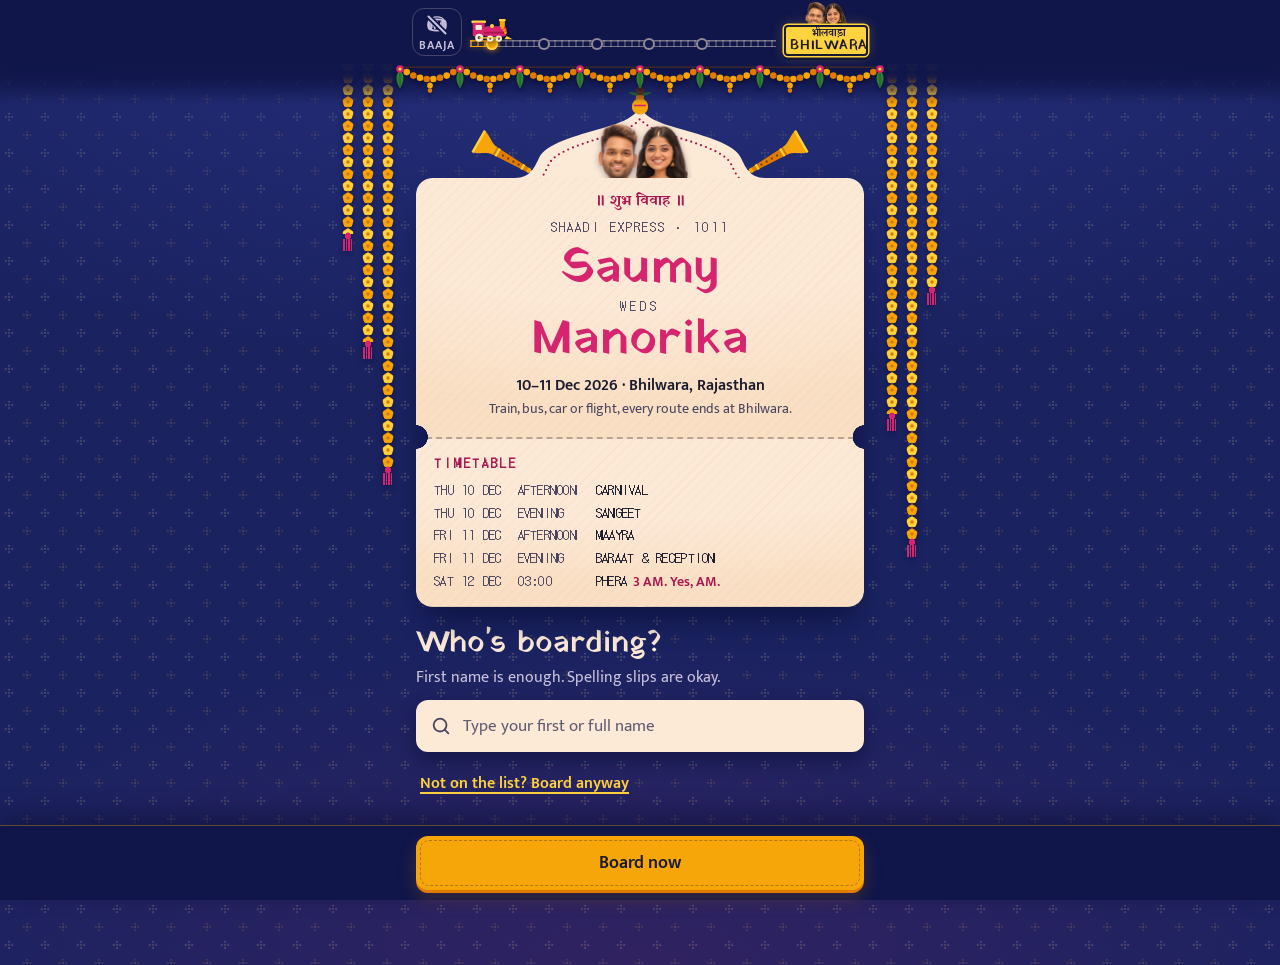
==== commit 2654a25e: "v4: every route to Bhilwara, hub/onward questions, per-card Regret, label rule - Inclusive travel co" ====
--- a/index.html
+++ b/index.html
@@ -41,6 +41,7 @@
   <link rel="modulepreload" href="js/pass.js">
   <link rel="modulepreload" href="js/trip.js">
   <link rel="modulepreload" href="js/trip-data.js">
+  <link rel="modulepreload" href="js/travel-data.js">
   <link rel="modulepreload" href="js/rajasthan-outline.js">
   <!-- The couple's busts: the cover, the BHILWARA board and the boarding pass all use them -->
   <link rel="preload" as="image" href="assets/bobble/saumy-bust.webp" type="image/webp">
@@ -267,6 +268,7 @@
           <span class="cover__name">Manorika</span>
         </h1>
         <p class="cover__when">10–11 Dec 2026 · Bhilwara, Rajasthan</p>
+        <p class="cover__routes">Train, bus, car or flight, every route ends at Bhilwara.</p>
       </div>
       <div class="ticket__part ticket__part--stub cover__stub">
         <h2 class="dm cover__tt-label">Timetable</h2>
@@ -393,8 +395,8 @@
     <div class="ticket form-card">
       <div class="ticket__strip"><span>Shaadi Express · 1011</span><span><span class="v-away">Stop 2 of 4</span><span class="v-home">Last stop</span></span></div>
       <div class="form-card__body">
-        <h2 class="stop__title" id="t-route" tabindex="-1"><span class="v-cnf">How are you travelling?</span><span class="v-wl">If your ticket confirms, how would you travel?</span></h2>
-        <p class="stop__lede">Your best guess is perfect. You can change this anytime.</p>
+        <h2 class="stop__title" id="t-route" tabindex="-1"><span class="v-cnf">How are you getting to Bhilwara?</span><span class="v-wl">If your ticket confirms, how would you get to Bhilwara?</span></h2>
+        <p class="stop__lede">Train, bus, car, or a flight plus a short ride: tell us your best guess.</p>
 
         <div class="group">
           <p class="group__label" id="mode-label">Mode</p>
@@ -422,6 +424,66 @@
           <p class="field__hint" id="from-hint">Pick from the list or type your own.</p>
           <p class="field__error" id="from-error" hidden data-preview>Tell us roughly where you're coming from.</p>
         </div>
+
+        <!-- Flight and train only (v4 §O3): two optional legs after "Travelling from", revealed one at a time,
+             so the itinerary reads from → landing at / getting off at → then on by. app.js renders the chips
+             from js/travel-data.js; the samples below only show in ?preview=all (tests/travel.test.mjs keeps
+             their numbers in step with travel-data.js). -->
+        <div class="via" id="via" hidden data-preview>
+          <div class="group via__leg" id="hub-group">
+            <p class="group__label" id="hub-label"><span id="hub-label-text">Landing at</span> <span class="field__optional" id="hub-label-note">(best guess)</span></p>
+            <div class="chips chips--hub" id="hub-chips" role="radiogroup" aria-labelledby="hub-label" data-group="hub">
+              <button class="chip chip--hub" data-sample type="button" role="radio" aria-checked="true" data-value="UDR"><span class="chip__label">Udaipur</span><span class="chip__hint"><span class="hub-code">UDR</span> · 145 km</span></button>
+              <button class="chip chip--hub" data-sample type="button" role="radio" aria-checked="false" data-value="KQH"><span class="chip__label">Kishangarh</span><span class="chip__for">for Ajmer</span><span class="chip__hint"><span class="hub-code">KQH</span> · 160 km</span></button>
+              <button class="chip chip--hub chip--unsure" data-sample type="button" role="radio" aria-checked="false" data-value="unsure"><span class="chip__label">Not sure yet</span></button>
+            </div>
+          </div>
+          <div class="group via__leg" id="onward-group" hidden data-preview>
+            <p class="group__label" id="onward-label">Then on to Bhilwara by <span class="field__optional">(optional)</span></p>
+            <div class="chips chips--onward" id="onward-chips" role="radiogroup" aria-labelledby="onward-label" data-group="onward">
+              <button class="chip" data-sample type="button" role="radio" aria-checked="true" data-value="car"><span class="chip__label">Car/cab</span></button>
+              <button class="chip" data-sample type="button" role="radio" aria-checked="false" data-value="train"><span class="chip__label">Train</span></button>
+              <button class="chip" data-sample type="button" role="radio" aria-checked="false" data-value="bus"><span class="chip__label">Bus</span></button>
+              <button class="chip chip--unsure" data-sample type="button" role="radio" aria-checked="false" data-value="unsure"><span class="chip__label">Not sure yet</span></button>
+            </div>
+          </div>
+        </div>
+
+        <!-- Getting to Bhilwara (v4 §O2): reference panel, closed by default. app.js fills the lists from
+             js/travel-data.js (nearest first); the sample rows only show in ?preview=all, and
+             tests/travel.test.mjs keeps their numbers in step with travel-data.js. -->
+        <details class="getting" id="getting-there">
+          <summary class="getting__summary">
+            <svg class="getting__pin" viewBox="0 0 16 16" aria-hidden="true" focusable="false"><g fill="#F6A609"><circle cx="8" cy="4.6" r="2.6"/><circle cx="11.4" cy="8" r="2.6"/><circle cx="8" cy="11.4" r="2.6"/><circle cx="4.6" cy="8" r="2.6"/></g><circle cx="8" cy="8" r="2.4" fill="#E07B00"/></svg>
+            <span class="getting__title">Getting to Bhilwara<span class="getting__sub">: airports, junctions, roads</span></span>
+            <svg class="getting__chev" viewBox="0 0 24 24" aria-hidden="true" focusable="false"><path d="m6 9 6 6 6-6" fill="none" stroke="currentColor" stroke-width="2.4" stroke-linecap="round" stroke-linejoin="round"/></svg>
+          </summary>
+          <div class="getting__body">
+            <div class="getting__part">
+              <h3 class="getting__head" id="gt-air-title"><svg class="getting__icon" viewBox="0 0 48 28" aria-hidden="true" focusable="false"><use href="#v-flight"/></svg>Nearest airports</h3>
+              <ol class="gt-list" id="gt-airports">
+                <li class="gt-row" data-sample><span class="gt-row__place"><span class="gt-row__name">Udaipur</span> <span class="gt-row__code hub-code">(UDR)</span></span><span class="gt-row__km">145 km</span><span class="gt-row__drive">~2h 30m</span></li>
+                <li class="gt-row" data-sample><span class="gt-row__place"><span class="gt-row__name">Kishangarh</span> <span class="gt-row__code hub-code">(KQH)</span><span class="gt-row__for">for Ajmer</span></span><span class="gt-row__km">160 km</span><span class="gt-row__drive">~2h 30m</span></li>
+              </ol>
+              <p class="getting__note" id="gt-air-note">Bhilwara itself has no commercial airport.</p>
+            </div>
+            <div class="getting__part">
+              <h3 class="getting__head" id="gt-rail-title"><svg class="getting__icon" viewBox="0 0 48 28" aria-hidden="true" focusable="false"><use href="#v-train"/></svg>Railway</h3>
+              <p class="getting__lede" id="gt-rail-lede">Bhilwara (BHL) has its own station. Big junctions nearby:</p>
+              <ol class="gt-list" id="gt-junctions">
+                <li class="gt-row" data-sample><span class="gt-row__place"><span class="gt-row__name">Chittaurgarh</span> <span class="gt-row__code hub-code">(COR)</span></span><span class="gt-row__km">55 km</span><span class="gt-row__drive">~1h</span></li>
+                <li class="gt-row" data-sample><span class="gt-row__place"><span class="gt-row__name">Udaipur City</span> <span class="gt-row__code hub-code">(UDZ)</span></span><span class="gt-row__km">155 km</span><span class="gt-row__drive">~2h 45m</span></li>
+              </ol>
+            </div>
+            <div class="getting__part">
+              <h3 class="getting__head" id="gt-road-title"><svg class="getting__icon" viewBox="0 0 48 28" aria-hidden="true" focusable="false"><use href="#v-car"/></svg>By road</h3>
+              <ul class="gt-road" id="gt-road">
+                <li data-sample>Bhilwara sits just off NH48, the Delhi–Jaipur–Ajmer–Chittaurgarh–Udaipur–Ahmedabad highway.</li>
+              </ul>
+            </div>
+            <p class="getting__foot">Road distances to Bhilwara station, rounded. Drive times are rough.</p>
+          </div>
+        </details>
 
         <!-- Locals only: they skip the arrival and departure stops, so their stops and note live here -->
         <div class="local-extras" id="local-extras" hidden data-preview>
--- a/css/styles.css
+++ b/css/styles.css
@@ -404,37 +404,34 @@
 }
 .chip--slot { min-height: 56px; }
 
-/* "Bhilwara is home": a little station nameboard, set apart above the travel modes */
+/* "Bhilwara is home": a little station nameboard, set apart above the travel modes. At rest it is a
+   pale haldi board with a hairline inner rule, quieter than a selected chip (v4 §O1: all the ways of
+   getting here get equal billing); selected, it turns rani like any other chip. */
 .chips--mode .chip--home { grid-column: 1 / -1; }
 .chip--home {
+  --board: #FFF1C2;
   gap: 12px;
-  min-height: 78px;
-  margin: 3px 3px 0;
-  padding: 10px 14px 10px 10px;
-  border: 2px solid var(--syahi);
-  border-radius: 9px;
-  background: var(--haldi);
+  min-height: 70px;
+  padding: 9px 14px 9px 9px;
+  border-color: rgb(27 27 47 / .55);
+  background: var(--board);
   text-align: left;
-  box-shadow: 0 0 0 3px var(--haldi), 0 5px 0 1px rgb(27 27 47 / .22);
-}
-.chip--home .chip__icon { width: 52px; height: 36px; }
-.chip__text { display: grid; gap: 3px; min-width: 0; padding-right: 10px; }
-.chip--home .chip__label { font: clamp(17px, 5.4vw, 21px)/1.05 var(--font-display); letter-spacing: .01em; }
-.chip__sub { font: 400 14px/1.3 var(--font-body); color: var(--syahi); text-wrap: pretty; }
-.chip--home[aria-checked="true"] {
-  border-color: var(--rani);
-  box-shadow: 0 0 0 3px var(--rani), inset 0 0 0 2px color-mix(in srgb, #fff 80%, transparent);
-}
+  box-shadow: inset 0 0 0 3px var(--board), inset 0 0 0 4px rgb(27 27 47 / .16);
+}
+.chip--home .chip__icon { width: 50px; height: 34px; }
+.chip__text { display: grid; gap: 3px; min-width: 0; padding-right: 6px; }
+.chip--home .chip__label { font: clamp(17px, 5.2vw, 20px)/1.05 var(--font-display); letter-spacing: .01em; }
+.chip__sub { font: 400 14px/1.3 var(--font-body); color: var(--ink-muted); text-wrap: pretty; }
 .chip--home[aria-checked="true"] .chip__sub { color: inherit; }
 /* Once a travel mode is picked, the nameboard steps back so the chosen mode reads as the active one */
 #mode-chips:has([aria-checked="true"]:not(.chip--home)) .chip--home {
-  border: 1.5px dashed var(--line-strong);
-  background: var(--kagaz-hi);
+  --board: var(--kagaz-hi);
+  border-style: dashed;
+  border-color: var(--line-strong);
   box-shadow: none;
 }
 @media (hover: hover) {
-  .chip--home:hover { border-color: var(--syahi); background: #FFDA5C; }
-  .chip--home[aria-checked="true"]:hover { background: var(--rani); }
+  .chip--home:not([aria-checked="true"]):hover { border-color: var(--syahi); }
 }
 .chips__or {
   grid-column: 1 / -1;
@@ -453,6 +450,192 @@
   flex: 1 1 auto;
   border-top: 1.5px dashed var(--line-strong);
 }
+
+/* Flight / train legs (v4 §O3): under "Travelling from", an itinerary rail with a station dot at each
+   optional question, like the stations on the journey bar. */
+.via {
+  position: relative;
+  display: grid;
+  gap: 16px;
+  padding: 2px 0 2px 24px;
+}
+.via::before {
+  content: "";
+  position: absolute;
+  top: -2px;
+  bottom: 24px;
+  left: 7px;
+  border-left: 2px dashed rgb(168 23 79 / .45);
+}
+.via__leg { position: relative; }
+.via__leg::before {
+  content: "";
+  position: absolute;
+  top: 5px;
+  left: -22px;
+  width: 12px;
+  height: 12px;
+  border: 2.5px solid var(--rani-ink);
+  border-radius: 50%;
+  background: var(--kagaz-hi);
+}
+.via__leg:has(.chip[aria-checked="true"])::before { background: var(--rani); border-color: var(--rani); }
+.chips--hub,
+.chips--onward { grid-template-columns: repeat(2, minmax(0, 1fr)); }
+/* "Not sure yet" closes the list; it takes the whole row when it would sit alone (flights) */
+.chips--hub .chip--unsure:nth-child(odd) { grid-column: 1 / -1; }
+/* Room for the check mark on both sides (the label stays centred), and a label that shrinks a touch
+   on the narrowest phones, so the tick never sits on the end of a long name ("Chittaurgarh" at 320px) */
+.chip--hub { gap: 3px; padding-inline: 18px; }
+.chip--hub .chip__label { font-size: clamp(14px, 4.4vw, 16px); }
+.chip.chip--hub[aria-checked="true"]::after { top: 5px; right: 5px; width: 11px; height: 11px; }
+.chip--hub .chip__hint {
+  font: 12.5px/1.1 var(--font-dm);
+  letter-spacing: .06em;
+  white-space: nowrap;
+}
+.chip__for { font: 400 13px/1.15 var(--font-body); color: var(--ink-muted); }
+.chip[aria-checked="true"] .chip__for { color: inherit; }
+/* Station and airport codes in the body face: DotGothic's capital I is a bare bar, so AII read as "All" */
+.hub-code { font: 600 12.5px/1.1 var(--font-body); letter-spacing: .08em; }
+
+/* Getting to Bhilwara: a fold-out fare chart, closed by default */
+.getting {
+  border: 1.5px dashed rgb(168 23 79 / .4);
+  border-radius: var(--radius-ctl);
+  background: rgb(255 246 236 / .5);
+}
+.getting[open] {
+  border-style: solid;
+  border-color: var(--line);
+  background: var(--kagaz-hi);
+}
+.getting__summary {
+  display: flex;
+  align-items: center;
+  gap: 10px;
+  min-height: 52px;
+  padding: 10px 12px;
+  border-radius: calc(var(--radius-ctl) - 2px);
+  list-style: none;
+  cursor: pointer;
+  font: 600 15px/1.3 var(--font-body);
+  color: var(--rani-ink);
+  -webkit-tap-highlight-color: transparent;
+}
+.getting__summary::-webkit-details-marker { display: none; }
+.getting__pin { flex: none; width: 18px; height: 18px; }
+.getting__title { flex: 1 1 auto; min-width: 0; text-wrap: pretty; }
+.getting__sub { font-weight: 400; color: var(--ink-muted); }
+.getting__chev { flex: none; width: 20px; height: 20px; transition: rotate .2s var(--ease-out); }
+.getting[open] .getting__chev { rotate: 180deg; }
+@media (hover: hover) {
+  .getting__summary:hover { background: rgb(214 36 110 / .05); }
+}
+.getting__body {
+  display: grid;
+  gap: 16px;
+  margin: 0 12px;
+  padding: 14px 0 14px;
+  border-top: 1.5px dashed var(--line);
+}
+.getting__head {
+  display: flex;
+  align-items: center;
+  gap: 8px;
+  margin-bottom: 6px;
+  font: 13px/1 var(--font-dm);
+  letter-spacing: .16em;
+  text-transform: uppercase;
+  color: var(--rani-ink);
+}
+.getting__icon {
+  flex: none;
+  width: 30px;
+  height: 20px;
+  padding: 2px 3px;
+  border-radius: 5px;
+  background: var(--neel-deep);
+  overflow: visible;
+}
+.getting__lede,
+.getting__note {
+  font-size: 14px;
+  line-height: 1.4;
+  color: var(--ink-muted);
+  text-wrap: pretty;
+}
+.getting__lede { margin-bottom: 4px; }
+.getting__note { margin-top: 6px; }
+.getting__foot {
+  font-size: 12.5px;
+  line-height: 1.35;
+  color: var(--ink-muted);
+}
+/* One row per place, timetable style: name (code) · km · drive (v4 §O2). The rows share the list's
+   columns (subgrid), so the km and drive columns line up down the list and size to their content. */
+.gt-list {
+  display: grid;
+  grid-template-columns: minmax(0, 1fr) max-content max-content;
+  column-gap: 10px;
+  margin: 0;
+  padding: 0;
+  list-style: none;
+}
+.gt-row {
+  display: grid;
+  grid-column: 1 / -1;
+  grid-template-columns: minmax(0, 1fr) auto 4.6em; /* without subgrid */
+  grid-template-columns: subgrid;
+  align-items: baseline;
+  padding: 6px 0;
+  border-top: 1px dotted rgb(27 27 47 / .22);
+}
+.gt-row:first-child { border-top: 0; }
+.gt-row__km,
+.gt-row__drive {
+  font: 13px/1.2 var(--font-dm);
+  letter-spacing: .04em;
+  white-space: nowrap;
+  text-align: right;
+}
+.gt-row__place { min-width: 0; font: 600 15px/1.25 var(--font-body); color: var(--syahi); overflow-wrap: break-word; }
+.gt-row__code { color: var(--rani-ink); white-space: nowrap; }
+.gt-row__for { display: block; font: 400 13px/1.25 var(--font-body); color: var(--ink-muted); }
+.gt-row__km { color: var(--syahi); }
+.gt-row__drive { color: var(--ink-muted); }
+/* Below the 360px design width, the drive time drops under the km so the names keep their room */
+@media (max-width: 359px) {
+  .gt-list { grid-template-columns: minmax(0, 1fr) max-content; }
+  .gt-row { grid-template-columns: minmax(0, 1fr) auto; grid-template-columns: subgrid; }
+  .gt-row__drive { grid-column: 2; }
+}
+.gt-road {
+  display: grid;
+  gap: 8px;
+  margin: 0;
+  padding: 0;
+  list-style: none;
+  font-size: 14px;
+  line-height: 1.4;
+  color: var(--syahi);
+  text-wrap: pretty;
+}
+.gt-road li { position: relative; padding-left: 14px; }
+.gt-road li::before {
+  content: "";
+  position: absolute;
+  top: .55em;
+  left: 2px;
+  width: 6px;
+  height: 6px;
+  border-radius: 50%;
+  background: var(--genda-deep);
+}
+@media (prefers-reduced-motion: no-preference) {
+  .getting[open] .getting__body { animation: getting-open .24s var(--ease-out); }
+}
+@keyframes getting-open { from { opacity: 0; transform: translateY(-4px); } }
 
 .local-extras { display: grid; gap: 18px; }
 .your-stops--home .your-stops__lede { font-weight: 600; color: var(--genda); }
@@ -1124,6 +1307,12 @@
   font: 600 16px/1.3 var(--font-body);
   color: var(--syahi);
 }
+.cover__routes {
+  margin-top: 4px;
+  font: 400 14px/1.35 var(--font-body);
+  color: var(--ink-muted);
+  text-wrap: balance;
+}
 
 .cover__stub { padding: 14px 18px 16px; }
 .cover__tt-label {
@@ -1348,6 +1537,11 @@
   transition: background-color .16s, color .16s;
 }
 .gender__opt[aria-checked="true"] { background: var(--neel); color: var(--kagaz); }
+/* Beside the M/F toggle, "Your partner's name" must fit whole on a 360px phone */
+@media (max-width: 389px) {
+  .guest-card__who .input { padding-inline: 12px; }
+  .guest-card__who .input::placeholder { font-size: 15px; }
+}
 @media (hover: hover) {
   .gender__opt[aria-checked="false"]:hover { background: rgb(27 27 47 / .07); color: var(--syahi); }
 }
--- a/css/trip.css
+++ b/css/trip.css
@@ -8,7 +8,7 @@
 
 .trip {
   --trip-sand: #F7DCB8;
-  --trip-sea: #EFE2D2;
+  --trip-sea: #F3EBE1;      /* the neighbouring states: paler and plain, so Rajasthan reads first */
   --trip-notch: 12px;
   display: block;
   color: var(--syahi);
@@ -105,6 +105,14 @@
   vector-effect: non-scaling-stroke;
   opacity: .7;
 }
+/* Tint band just inside the border (the outer half is clipped away by the state shape) */
+.trip__border-band {
+  fill: none;
+  stroke: rgb(214 36 110 / .13);
+  stroke-width: 9px;
+  stroke-linejoin: round;
+  vector-effect: non-scaling-stroke;
+}
 .trip__dot { fill: rgb(27 27 47 / .09); }
 .trip__rule {
   fill: none;
@@ -142,12 +150,14 @@
 .trip__cartouche-hi { font: 15px/1 var(--font-display); fill: var(--rani-ink); }
 .trip__cartouche-en { font: 7.5px/1 var(--font-dm); letter-spacing: .34em; fill: var(--ink-muted); }
 
+.trip__scale-bg { fill: var(--kagaz-hi); } /* fill-opacity .82 is set on the element */
 .trip__scale-dark { fill: var(--syahi); }
 .trip__scale-light { fill: var(--kagaz-hi); stroke: var(--syahi); stroke-width: .8; }
 
 .trip__locator-bg { fill: var(--kagaz-hi); stroke: rgb(27 27 47 / .35); stroke-width: .8; }
 .trip__locator-land { fill: var(--trip-sand); stroke: var(--rani-ink); stroke-width: 1px; vector-effect: non-scaling-stroke; }
 .trip__locator-view { fill: rgb(214 36 110 / .14); stroke: var(--rani); stroke-width: 1.2; }
+.trip__locator-home { fill: var(--haldi); stroke: var(--syahi); stroke-width: 1; }
 
 /* Railway line: the classic map symbol, a solid casing with paper-coloured dashes */
 .trip__route { opacity: 0; }
@@ -233,6 +243,8 @@
   stroke-linejoin: round;
 }
 .trip__label.is-selected { stroke: var(--haldi); stroke-width: 0; }
+/* A name that has to sit over the state border gets a small paper backing, so the border runs behind it */
+.trip__back { fill: var(--trip-sand); stroke: rgb(168 23 79 / .28); stroke-width: .8; }
 .trip__plate {
   fill: var(--haldi);
   stroke: var(--syahi);
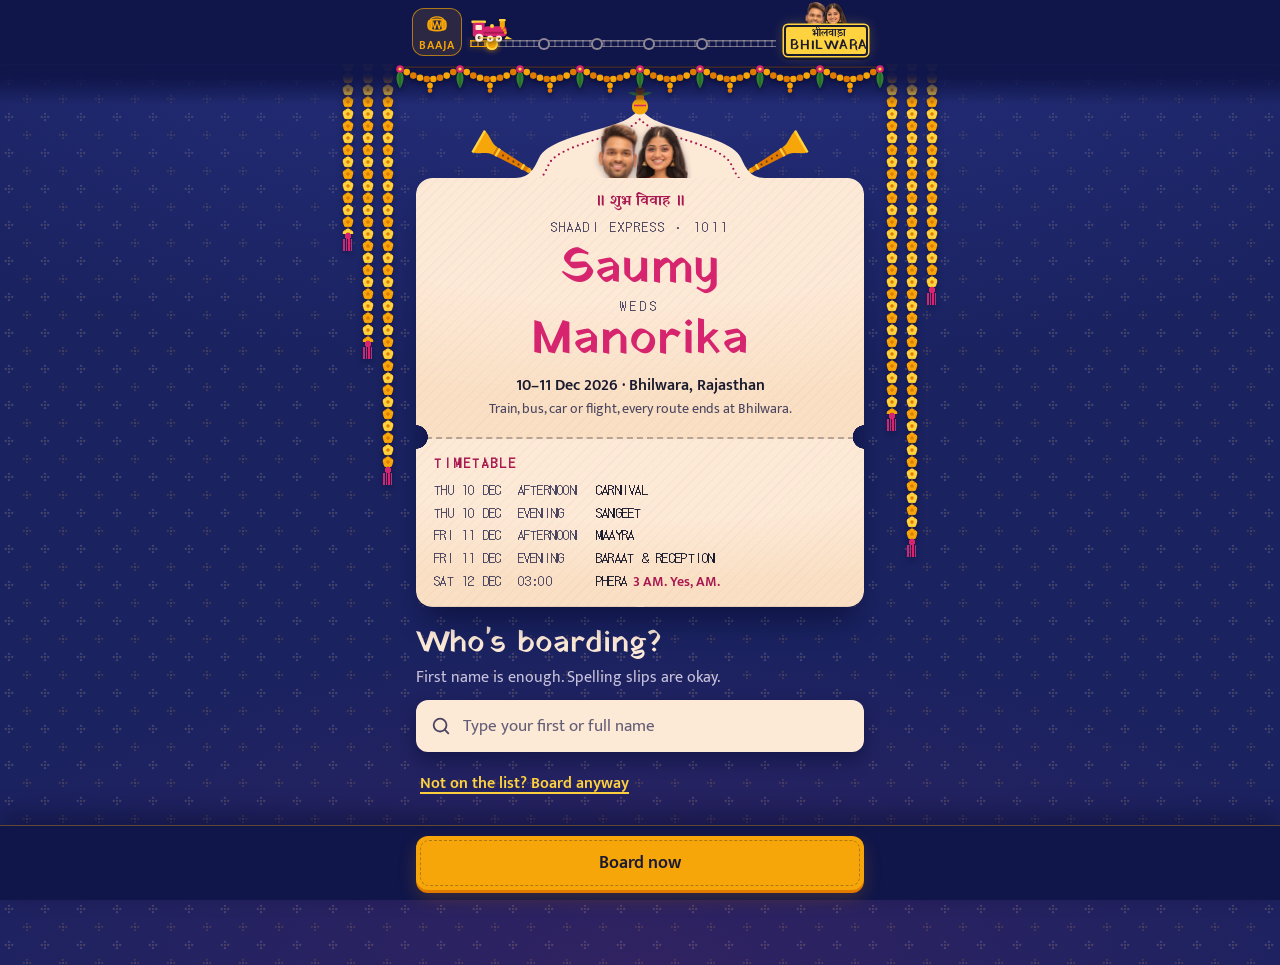
==== commit 95a65445: "Band audio on Baaja, bigger rider faces, keep-warm search, small fixes - Baaja plays Saumy's band re" ====
--- a/index.html
+++ b/index.html
@@ -176,12 +176,12 @@
      ================================================================ -->
 <header class="journey-bar" id="journey-bar">
   <div class="journey-bar__inner">
-    <button class="baaja" id="baaja-toggle" type="button" aria-pressed="false" aria-label="Baaja: wedding band sound">
+    <button class="baaja" id="baaja-toggle" type="button" aria-pressed="true" aria-label="Baaja: wedding band music">
       <svg class="baaja__icon" aria-hidden="true" focusable="false"><use class="baaja__dhol" href="#i-dhol"/><use class="baaja__off" href="#i-slash"/></svg>
       <span class="baaja__label" aria-hidden="true">Baaja</span>
     </button>
     <!-- One-time hint that the sound toggle exists (shown by app.js, decorative) -->
-    <p class="baaja-nudge" id="baaja-nudge" hidden aria-hidden="true">Tap for dhol &amp; shehnai</p>
+    <p class="baaja-nudge" id="baaja-nudge" hidden aria-hidden="true">Tap to mute the baaja</p>
 
     <div class="journey" id="journey" style="--progress:0" aria-hidden="true">
       <span class="journey__rail"></span>
@@ -308,6 +308,7 @@
       </ul>
       <p class="boarding__empty" id="search-empty" hidden data-preview>No match. Check spelling or board anyway.</p>
       <p class="boarding__empty" id="search-short" hidden>Keep going: type at least 3 letters, or add your surname.</p>
+      <p class="boarding__wait" id="search-wait" role="status" hidden></p>
       <p class="field__error field__error--dark" id="search-error" hidden data-preview>Pick your name from the list first, or board anyway.</p>
 
       <!-- Selected guest confirmation -->
@@ -382,7 +383,6 @@
         </ol>
 
         <button class="btn btn--add" id="add-guest" type="button"><svg class="btn__icon" aria-hidden="true"><use href="#i-plus"/></svg>Add guest</button>
-        <p class="add-guest__hint" id="add-guest-hint">You can bring 1 more.</p>
         <p class="field__error" id="passengers-error" role="alert" hidden data-preview>Pick a status for every passenger.</p>
       </div>
     </div>
--- a/css/styles.css
+++ b/css/styles.css
@@ -898,11 +898,11 @@
   will-change: transform;
 }
 .vehicle {
-  /* Where the two riders sit, per vehicle (see the per-mode overrides below) */
-  --rider-h: 15px;
-  --rider-b: 11px;
-  --rider-x0: 30%;
-  --rider-x1: 46%;
+  /* Riders: two round face badges riding on top of the vehicle (see .rider below) */
+  --rider-d: 24px;
+  --rider-b: 16px;
+  --rider-x0: -2px;
+  --rider-x1: 21px;
   position: absolute;
   left: 0;
   bottom: 0;
@@ -931,36 +931,31 @@
 body[data-mode="flight"] .vehicle { bottom: 9px; }
 body[data-mode="flight"] :is(.vehicle__svg, .riders) { transform: rotate(-7deg); }
 
-/* Riders: up to two guest busts peeking out of the vehicle (app.js keeps it to two). On the
-   train they sit behind the boiler with their heads above it; in the others they sit in front,
-   cut off at the window sill (--rider-sill, px from the vehicle's top), so they look out of it. */
+/* Riders: up to two guests (app.js keeps it to two), shown as round face badges riding on top
+   of whichever vehicle they chose, in front of it, so their faces are clearly visible. */
 .riders {
   position: absolute;
-  z-index: var(--rider-z, 0);
+  z-index: 2;
   inset: 0;
-  clip-path: var(--rider-clip, none);
   pointer-events: none;
 }
 .rider {
   position: absolute;
   bottom: var(--rider-b);
-  width: auto;
+  width: var(--rider-d);
+  height: var(--rider-d);
   max-width: none;
-  height: var(--rider-h);
+  object-fit: cover;
+  object-position: 50% 4%;
+  border-radius: 50%;
+  border: 2px solid var(--genda);
+  background: var(--kagaz);
+  box-shadow: 0 2px 5px rgb(0 0 0 / .45);
   transform-origin: 50% 100%;
-  filter: drop-shadow(0 1px 1px rgb(0 0 0 / .45));
 }
 .rider[data-rider="0"] { left: var(--rider-x0); }
-.rider[data-rider="1"] { left: var(--rider-x1); }
-body:is([data-mode="flight"], [data-mode="bus"], [data-mode="car"], [data-mode="local"]) .vehicle {
-  --rider-z: 2;
-  --rider-clip: inset(-14px 0 calc(100% - var(--rider-sill)) 0);
-  --rider-h: 13px;
-}
-body[data-mode="flight"] .vehicle { --rider-sill: 14px; --rider-b: 9px; --rider-x0: 36%; --rider-x1: 54%; }
-body[data-mode="bus"] .vehicle { --rider-sill: 12px; --rider-b: 11px; --rider-x0: 9%; --rider-x1: 27%; }
-body[data-mode="car"] .vehicle { --rider-sill: 11.5px; --rider-b: 11px; --rider-x0: 31%; --rider-x1: 52%; }
-body[data-mode="local"] .vehicle { --rider-sill: 15px; --rider-h: 14px; --rider-b: 10px; --rider-x0: 22%; --rider-x1: 39%; }
+.rider[data-rider="1"] { left: var(--rider-x1); z-index: 1; }
+body[data-mode="flight"] .vehicle { --rider-b: 13px; }
 
 /* Locals jump from Route straight to Bhilwara: the travel stops fade on the track */
 body[data-mode="local"] .journey__station:is([data-stop="arrival"], [data-stop="departure"]) { opacity: .3; }
@@ -1381,6 +1376,10 @@
   border: 1.5px dashed rgb(252 233 214 / .35);
   border-radius: var(--radius-ctl);
   color: var(--on-dark);
+}
+.boarding__wait {
+  color: var(--on-dark-muted);
+  font-style: italic;
 }
 .boarding__anyway { justify-self: start; }
 
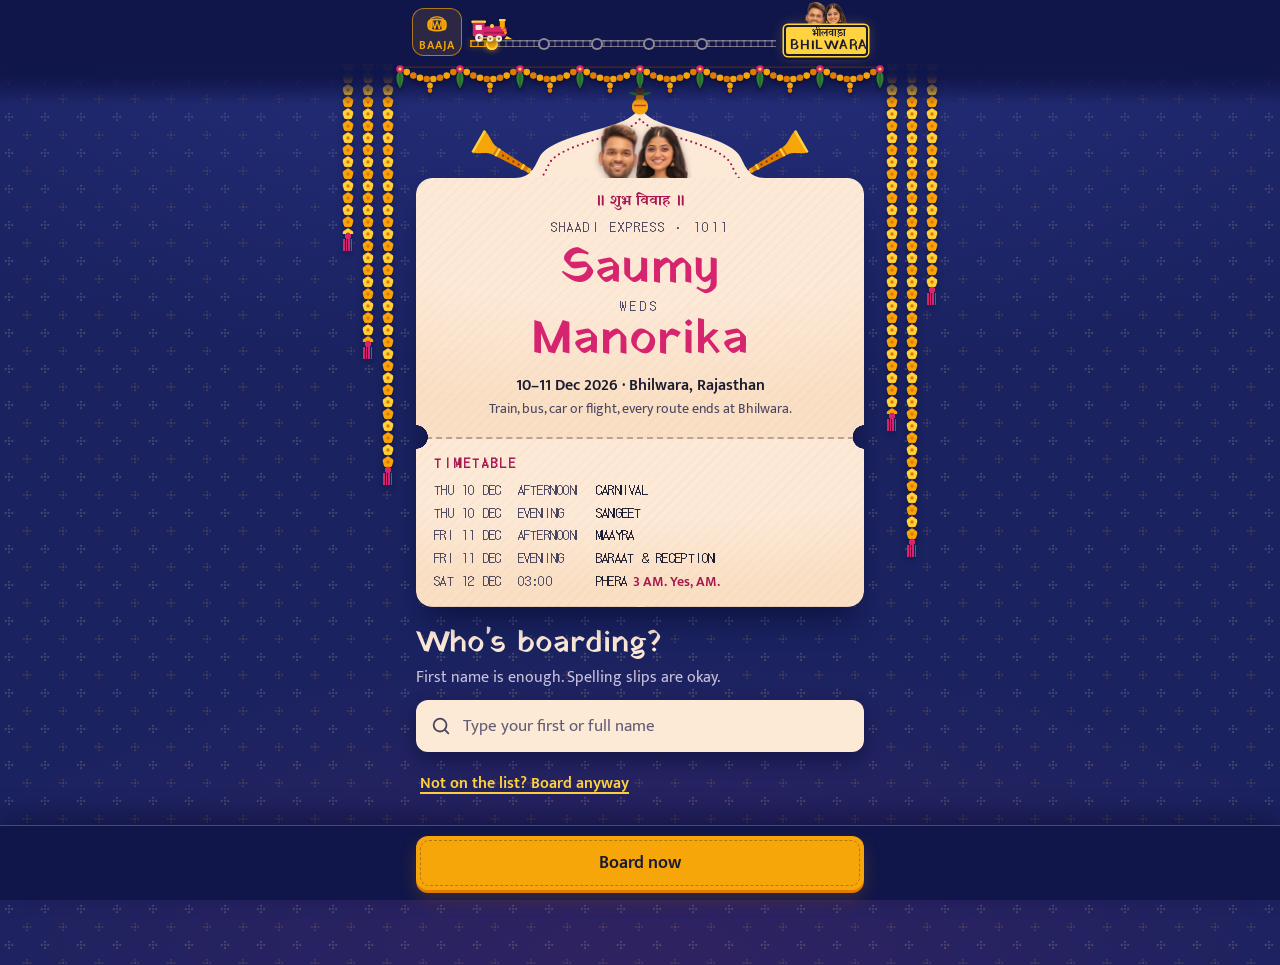
==== commit 01344391: "Tighter travel dates, royal-getaway weekend copy, blank note boxes, no faces on the pass - Arrival: " ====
--- a/index.html
+++ b/index.html
@@ -496,7 +496,7 @@
           </div>
           <div class="field">
             <label class="field__label" for="local-note">A note for Saumy &amp; Manorika <span class="field__optional">(optional)</span></label>
-            <textarea class="input input--area" id="local-note" maxlength="500" rows="3" placeholder="Song requests, dietary needs, anything." aria-describedby="local-note-count"></textarea>
+            <textarea class="input input--area" id="local-note" maxlength="500" rows="3" aria-describedby="local-note-count"></textarea>
             <p class="field__count" id="local-note-count" aria-live="off">0 / 500</p>
             <p class="field__hint" data-note-kept hidden>Your earlier note is saved. Write a new one here to replace it.</p>
           </div>
@@ -518,7 +518,6 @@
         <div class="group">
           <p class="group__label" id="arrive-date-label">Date</p>
           <div class="chips chips--date" id="arrive-date-chips" role="radiogroup" aria-labelledby="arrive-date-label" data-group="arrive-date">
-            <button class="chip chip--date" type="button" role="radio" aria-checked="false" data-value="2026-12-08"><span class="chip__kicker">Tue</span><span class="chip__label">8 Dec</span></button>
             <button class="chip chip--date" type="button" role="radio" aria-checked="false" data-value="2026-12-09" data-preview-check><span class="chip__kicker">Wed</span><span class="chip__label">9 Dec</span></button>
             <button class="chip chip--date" type="button" role="radio" aria-checked="false" data-value="2026-12-10"><span class="chip__kicker">Thu</span><span class="chip__label">10 Dec</span></button>
             <button class="chip chip--date" type="button" role="radio" aria-checked="false" data-value="2026-12-11"><span class="chip__kicker">Fri</span><span class="chip__label">11 Dec</span></button>
@@ -557,8 +556,6 @@
           <div class="chips chips--date" id="depart-date-chips" role="radiogroup" aria-labelledby="depart-date-label" data-group="depart-date">
             <button class="chip chip--date" type="button" role="radio" aria-checked="false" data-value="2026-12-11"><span class="chip__kicker">Fri</span><span class="chip__label">11 Dec</span></button>
             <button class="chip chip--date" type="button" role="radio" aria-checked="false" data-value="2026-12-12" data-preview-check><span class="chip__kicker">Sat</span><span class="chip__label">12 Dec</span></button>
-            <button class="chip chip--date" type="button" role="radio" aria-checked="false" data-value="2026-12-13"><span class="chip__kicker">Sun</span><span class="chip__label">13 Dec</span></button>
-            <button class="chip chip--date" type="button" role="radio" aria-checked="false" data-value="2026-12-14"><span class="chip__kicker">Mon</span><span class="chip__label">14 Dec</span></button>
             <button class="chip chip--date chip--unsure" type="button" role="radio" aria-checked="false" data-value="unsure"><span class="chip__label">Not sure yet</span></button>
           </div>
           <p class="teaser" id="trip-teaser"><svg class="teaser__pin" viewBox="0 0 16 16" aria-hidden="true" focusable="false"><g fill="#F6A609"><circle cx="8" cy="4.6" r="2.6"/><circle cx="11.4" cy="8" r="2.6"/><circle cx="8" cy="11.4" r="2.6"/><circle cx="4.6" cy="8" r="2.6"/></g><circle cx="8" cy="8" r="2.4" fill="#E07B00"/></svg><span id="trip-teaser-text">Staying on for the weekend? We've mapped some escapes for you. They're waiting at the end of your journey.</span></p>
@@ -589,7 +586,7 @@
 
         <div class="field">
           <label class="field__label" for="note">A note for Saumy &amp; Manorika <span class="field__optional">(optional)</span></label>
-          <textarea class="input input--area" id="note" maxlength="500" rows="3" placeholder="Song requests, dietary needs, anything." aria-describedby="note-count"></textarea>
+          <textarea class="input input--area" id="note" maxlength="500" rows="3" aria-describedby="note-count"></textarea>
           <p class="field__count" id="note-count" aria-live="off">0 / 500</p>
           <p class="field__hint" data-note-kept hidden>Your earlier note is saved. Write a new one here to replace it.</p>
         </div>
@@ -747,7 +744,7 @@
       <div class="info-card__body">
         <div class="field">
           <label class="field__label" for="regret-note">A note for Saumy &amp; Manorika <span class="field__optional">(optional)</span></label>
-          <textarea class="input input--area" id="regret-note" maxlength="500" rows="3" placeholder="Blessings, excuses, a dance you'd have done…" aria-describedby="regret-note-count"></textarea>
+          <textarea class="input input--area" id="regret-note" maxlength="500" rows="3" aria-describedby="regret-note-count"></textarea>
           <p class="field__count" id="regret-note-count" aria-live="off">0 / 500</p>
           <p class="field__hint" data-note-kept hidden>Your earlier note is saved. Write a new one here to replace it.</p>
           <p class="field__error" id="regret-note-error" role="alert" hidden></p>
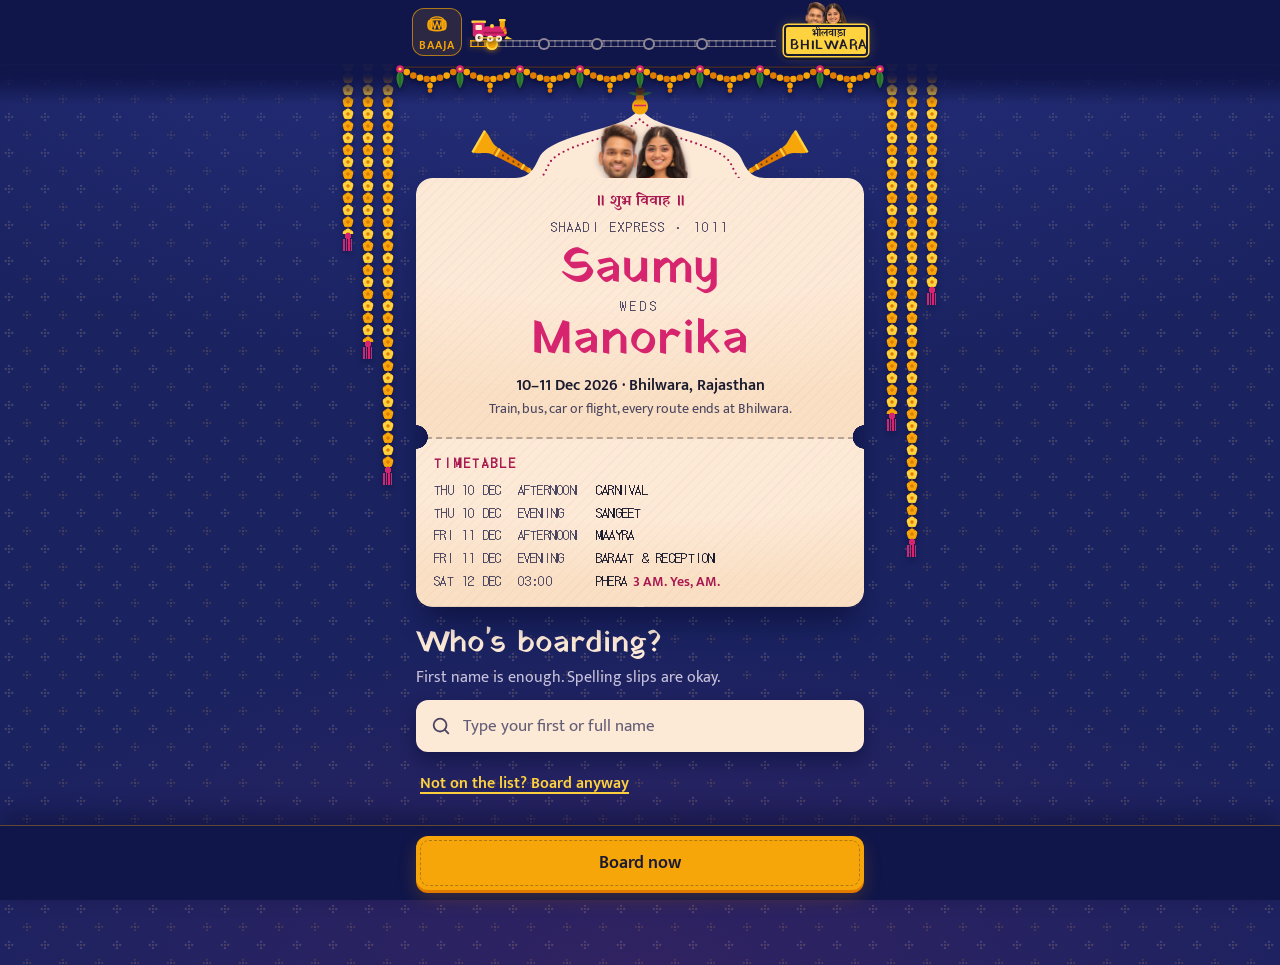
==== commit 461d505b: "Other date: guests type the day (December fixed), saved as a standard date - 'Other date' chip on ar" ====
--- a/index.html
+++ b/index.html
@@ -521,7 +521,20 @@
             <button class="chip chip--date" type="button" role="radio" aria-checked="false" data-value="2026-12-09" data-preview-check><span class="chip__kicker">Wed</span><span class="chip__label">9 Dec</span></button>
             <button class="chip chip--date" type="button" role="radio" aria-checked="false" data-value="2026-12-10"><span class="chip__kicker">Thu</span><span class="chip__label">10 Dec</span></button>
             <button class="chip chip--date" type="button" role="radio" aria-checked="false" data-value="2026-12-11"><span class="chip__kicker">Fri</span><span class="chip__label">11 Dec</span></button>
+            <button class="chip chip--date chip--other" type="button" role="radio" aria-checked="false" data-value="other" aria-controls="arrive-other"><span class="chip__kicker" data-slot="kicker" hidden></span><span class="chip__label" data-slot="label">Other date</span></button>
             <button class="chip chip--date chip--unsure" type="button" role="radio" aria-checked="false" data-value="unsure"><span class="chip__label">Not sure yet</span></button>
+          </div>
+          <!-- "Other date" (v4 §Q): shown while that chip is picked; December is fixed, the guest types the day -->
+          <div class="other-date" id="arrive-other" hidden data-preview>
+            <label class="field__label" for="arrive-day">Day in December</label>
+            <div class="other-date__row">
+              <span class="other-date__box">
+                <input class="input other-date__input" id="arrive-day" type="text" inputmode="numeric" maxlength="2" autocomplete="off" enterkeyhint="next" aria-describedby="arrive-day-hint">
+                <span class="other-date__month" aria-hidden="true">Dec</span>
+              </span>
+              <p class="field__hint other-date__hint" id="arrive-day-hint">e.g. 7</p>
+            </div>
+            <p class="field__error" id="arrive-day-error" role="alert" hidden data-preview>Arrival has to be on or before 11 Dec.</p>
           </div>
         </div>
 
@@ -556,7 +569,19 @@
           <div class="chips chips--date" id="depart-date-chips" role="radiogroup" aria-labelledby="depart-date-label" data-group="depart-date">
             <button class="chip chip--date" type="button" role="radio" aria-checked="false" data-value="2026-12-11"><span class="chip__kicker">Fri</span><span class="chip__label">11 Dec</span></button>
             <button class="chip chip--date" type="button" role="radio" aria-checked="false" data-value="2026-12-12" data-preview-check><span class="chip__kicker">Sat</span><span class="chip__label">12 Dec</span></button>
+            <button class="chip chip--date chip--other" type="button" role="radio" aria-checked="false" data-value="other" aria-controls="depart-other"><span class="chip__kicker" data-slot="kicker" hidden></span><span class="chip__label" data-slot="label">Other date</span></button>
             <button class="chip chip--date chip--unsure" type="button" role="radio" aria-checked="false" data-value="unsure"><span class="chip__label">Not sure yet</span></button>
+          </div>
+          <div class="other-date" id="depart-other" hidden data-preview>
+            <label class="field__label" for="depart-day">Day in December</label>
+            <div class="other-date__row">
+              <span class="other-date__box">
+                <input class="input other-date__input" id="depart-day" type="text" inputmode="numeric" maxlength="2" autocomplete="off" enterkeyhint="next" aria-describedby="depart-day-hint">
+                <span class="other-date__month" aria-hidden="true">Dec</span>
+              </span>
+              <p class="field__hint other-date__hint" id="depart-day-hint">e.g. 13</p>
+            </div>
+            <p class="field__error" id="depart-day-error" role="alert" hidden>Departure has to be on or after 10 Dec.</p>
           </div>
           <p class="teaser" id="trip-teaser"><svg class="teaser__pin" viewBox="0 0 16 16" aria-hidden="true" focusable="false"><g fill="#F6A609"><circle cx="8" cy="4.6" r="2.6"/><circle cx="11.4" cy="8" r="2.6"/><circle cx="8" cy="11.4" r="2.6"/><circle cx="4.6" cy="8" r="2.6"/></g><circle cx="8" cy="8" r="2.4" fill="#E07B00"/></svg><span id="trip-teaser-text">Staying on for the weekend? We've mapped some escapes for you. They're waiting at the end of your journey.</span></p>
         </div>
--- a/css/styles.css
+++ b/css/styles.css
@@ -324,6 +324,8 @@
 .chips--leave { grid-template-columns: repeat(2, minmax(0, 1fr)); }
 .chips--date { grid-template-columns: repeat(3, minmax(0, 1fr)); }
 .chips--date .chip--unsure { grid-column: span 2; }
+/* "Not sure yet" starting a row of its own (the leaving dates, after "Other date") takes the whole row */
+.chips--date .chip--unsure:nth-child(3n + 1) { grid-column: 1 / -1; }
 
 .chip {
   --on: var(--rani);
@@ -404,6 +406,42 @@
 }
 .chip--slot { min-height: 56px; }
 
+/* "Other date" (v4 §Q): the chip, then a day field printed like a ticket's date box: the guest types
+   the day, and DEC sits fixed beside it behind a perforation, in the same dot-matrix as the chips' days. */
+.chip--other .chip__label { font-size: clamp(14px, 4vw, 16px); }
+/* A smaller tick, tucked into the corner, so it clears the end of "Other date" */
+.chip.chip--other[aria-checked="true"]::after { top: 5px; right: 5px; width: 11px; height: 11px; }
+.other-date { display: grid; gap: 6px; margin-top: 2px; }
+.other-date__row { display: flex; align-items: center; gap: 12px; }
+.other-date__box { position: relative; flex: none; width: 124px; }
+.input.other-date__input {
+  padding-right: 58px;
+  font-weight: 600;
+  font-variant-numeric: tabular-nums;
+  letter-spacing: .04em;
+}
+.other-date__month {
+  position: absolute;
+  top: 1.5px;
+  right: 1.5px;
+  bottom: 1.5px;
+  display: grid;
+  place-items: center;
+  width: 50px;
+  border-left: 1.5px dashed var(--line-strong);
+  border-radius: 0 calc(var(--radius-ctl) - 1.5px) calc(var(--radius-ctl) - 1.5px) 0;
+  background: var(--kagaz);
+  font: 15px/1 var(--font-dm);
+  letter-spacing: .12em;
+  text-transform: uppercase;
+  color: var(--syahi);
+  pointer-events: none; /* a tap on DEC lands in the field */
+}
+@media (prefers-reduced-motion: no-preference) {
+  .other-date:not([hidden]) { animation: other-date-in .22s var(--ease-out); }
+}
+@keyframes other-date-in { from { opacity: 0; transform: translateY(-4px); } }
+
 /* "Bhilwara is home": a little station nameboard, set apart above the travel modes. At rest it is a
    pale haldi board with a hairline inner rule, quieter than a selected chip (v4 §O1: all the ways of
    getting here get equal billing); selected, it turns rani like any other chip. */
@@ -898,11 +936,12 @@
   will-change: transform;
 }
 .vehicle {
-  /* Riders: two round face badges riding on top of the vehicle (see .rider below) */
-  --rider-d: 24px;
-  --rider-b: 16px;
-  --rider-x0: -2px;
-  --rider-x1: 21px;
+  /* Riders: two guest bobblehead busts standing in the vehicle, heads up above its roof
+     (see .rider below and the per-mode positions after it) */
+  --rider-h: 28px;
+  --rider-b: 12px;
+  --rider-x0: 24%;
+  --rider-x1: 46%;
   position: absolute;
   left: 0;
   bottom: 0;
@@ -931,31 +970,29 @@
 body[data-mode="flight"] .vehicle { bottom: 9px; }
 body[data-mode="flight"] :is(.vehicle__svg, .riders) { transform: rotate(-7deg); }
 
-/* Riders: up to two guests (app.js keeps it to two), shown as round face badges riding on top
-   of whichever vehicle they chose, in front of it, so their faces are clearly visible. */
+/* Riders: up to two guests (app.js keeps it to two), as bobblehead cut-outs standing behind the
+   vehicle's body: shoulders hidden by it, heads popping up clearly above its roof. */
 .riders {
   position: absolute;
-  z-index: 2;
+  z-index: 0;
   inset: 0;
   pointer-events: none;
 }
 .rider {
   position: absolute;
   bottom: var(--rider-b);
-  width: var(--rider-d);
-  height: var(--rider-d);
+  width: auto;
   max-width: none;
-  object-fit: cover;
-  object-position: 50% 4%;
-  border-radius: 50%;
-  border: 2px solid var(--genda);
-  background: var(--kagaz);
-  box-shadow: 0 2px 5px rgb(0 0 0 / .45);
+  height: var(--rider-h);
   transform-origin: 50% 100%;
+  filter: drop-shadow(0 1px 1.5px rgb(0 0 0 / .55));
 }
 .rider[data-rider="0"] { left: var(--rider-x0); }
-.rider[data-rider="1"] { left: var(--rider-x1); z-index: 1; }
-body[data-mode="flight"] .vehicle { --rider-b: 13px; }
+.rider[data-rider="1"] { left: var(--rider-x1); }
+body[data-mode="flight"] .vehicle { --rider-b: 10px; --rider-x0: 30%; --rider-x1: 50%; }
+body[data-mode="bus"] .vehicle { --rider-b: 13px; --rider-x0: 12%; --rider-x1: 36%; }
+body[data-mode="car"] .vehicle { --rider-b: 10px; --rider-x0: 26%; --rider-x1: 48%; }
+body[data-mode="local"] .vehicle { --rider-b: 12px; --rider-x0: 20%; --rider-x1: 42%; }
 
 /* Locals jump from Route straight to Bhilwara: the travel stops fade on the track */
 body[data-mode="local"] .journey__station:is([data-stop="arrival"], [data-stop="departure"]) { opacity: .3; }
